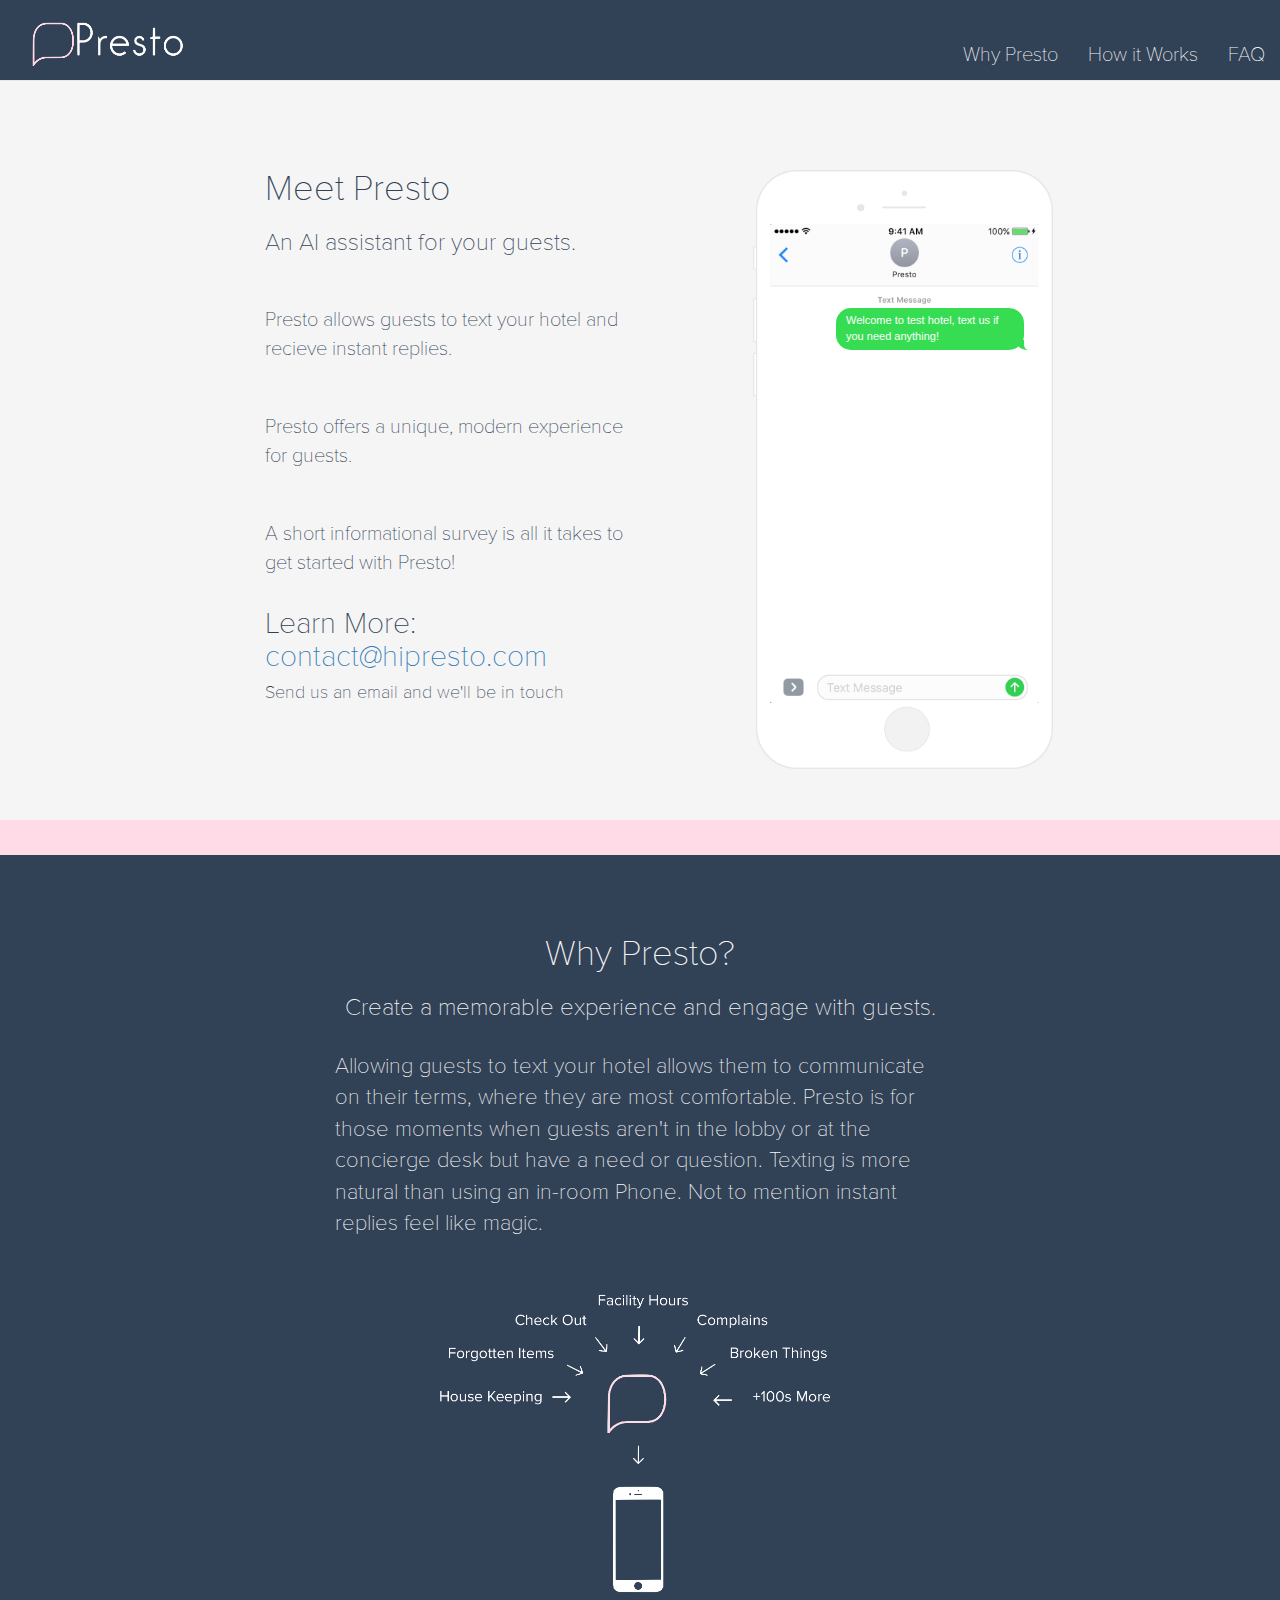
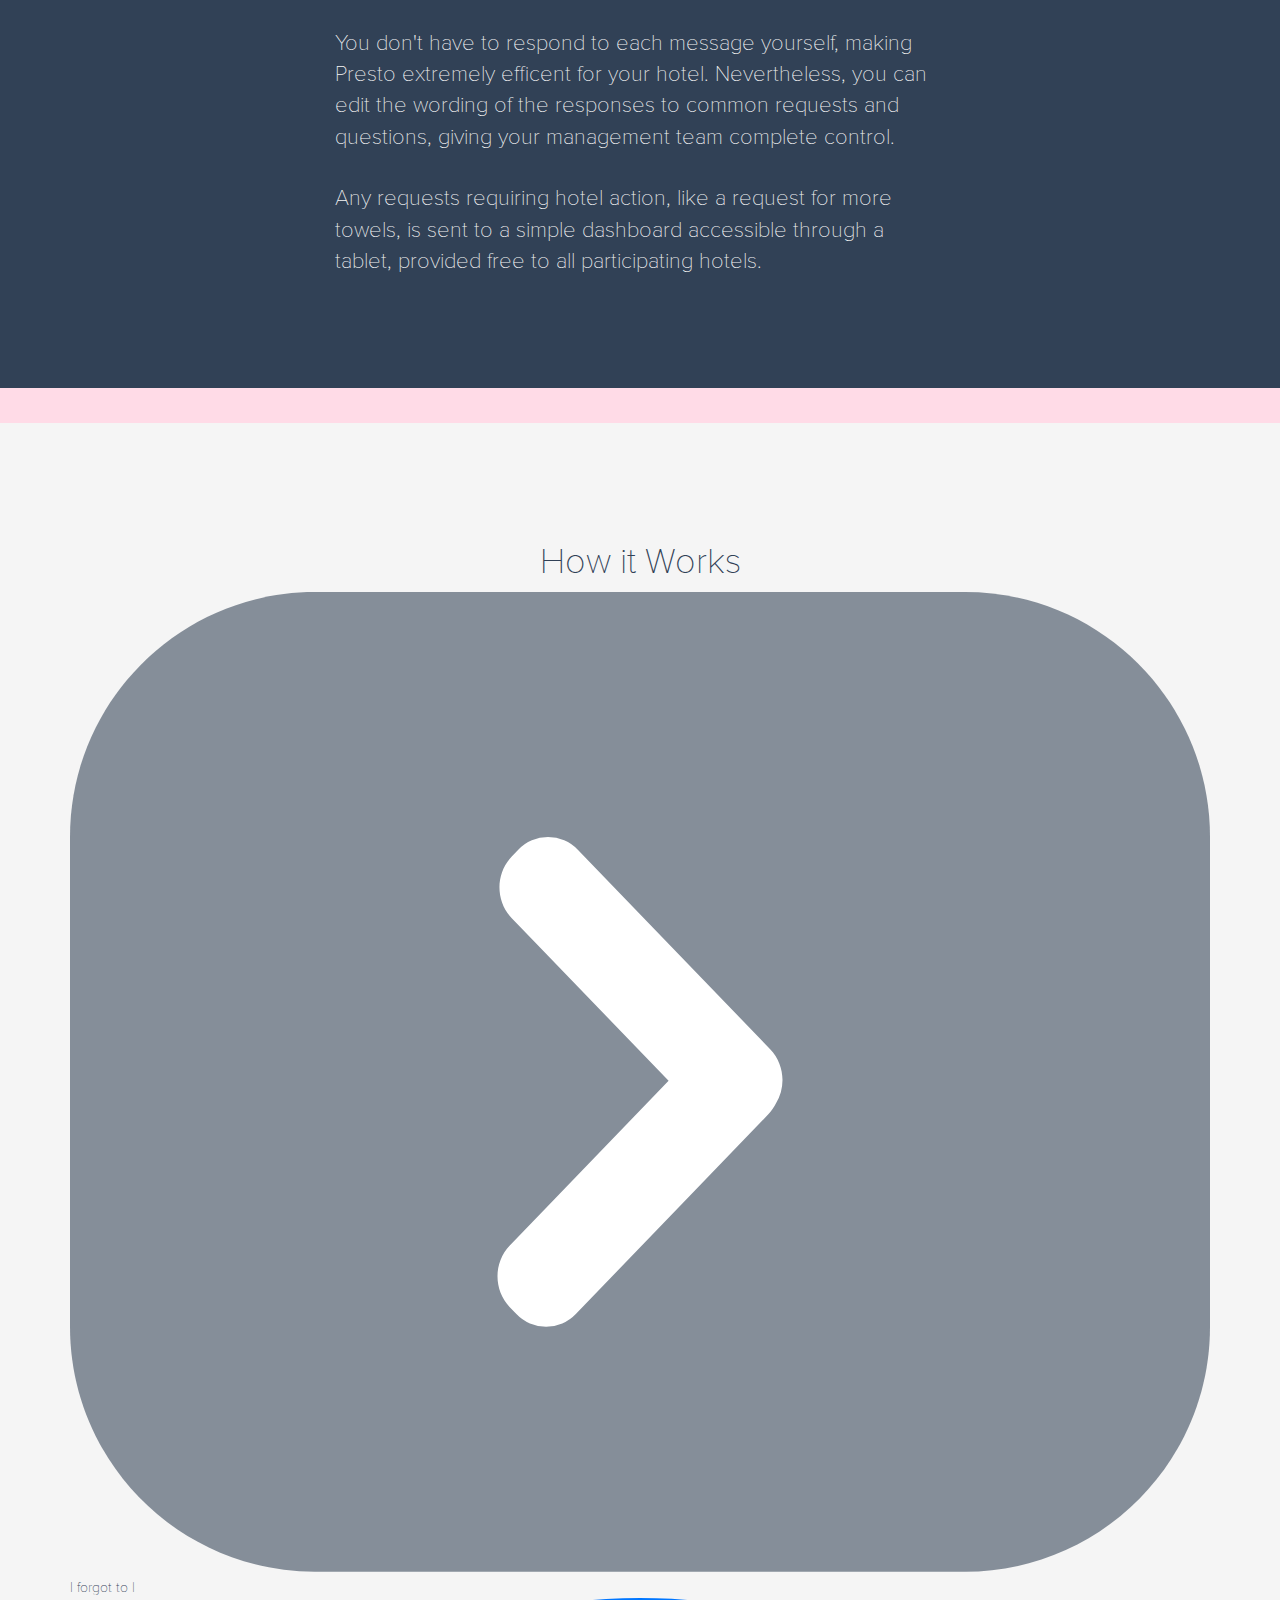
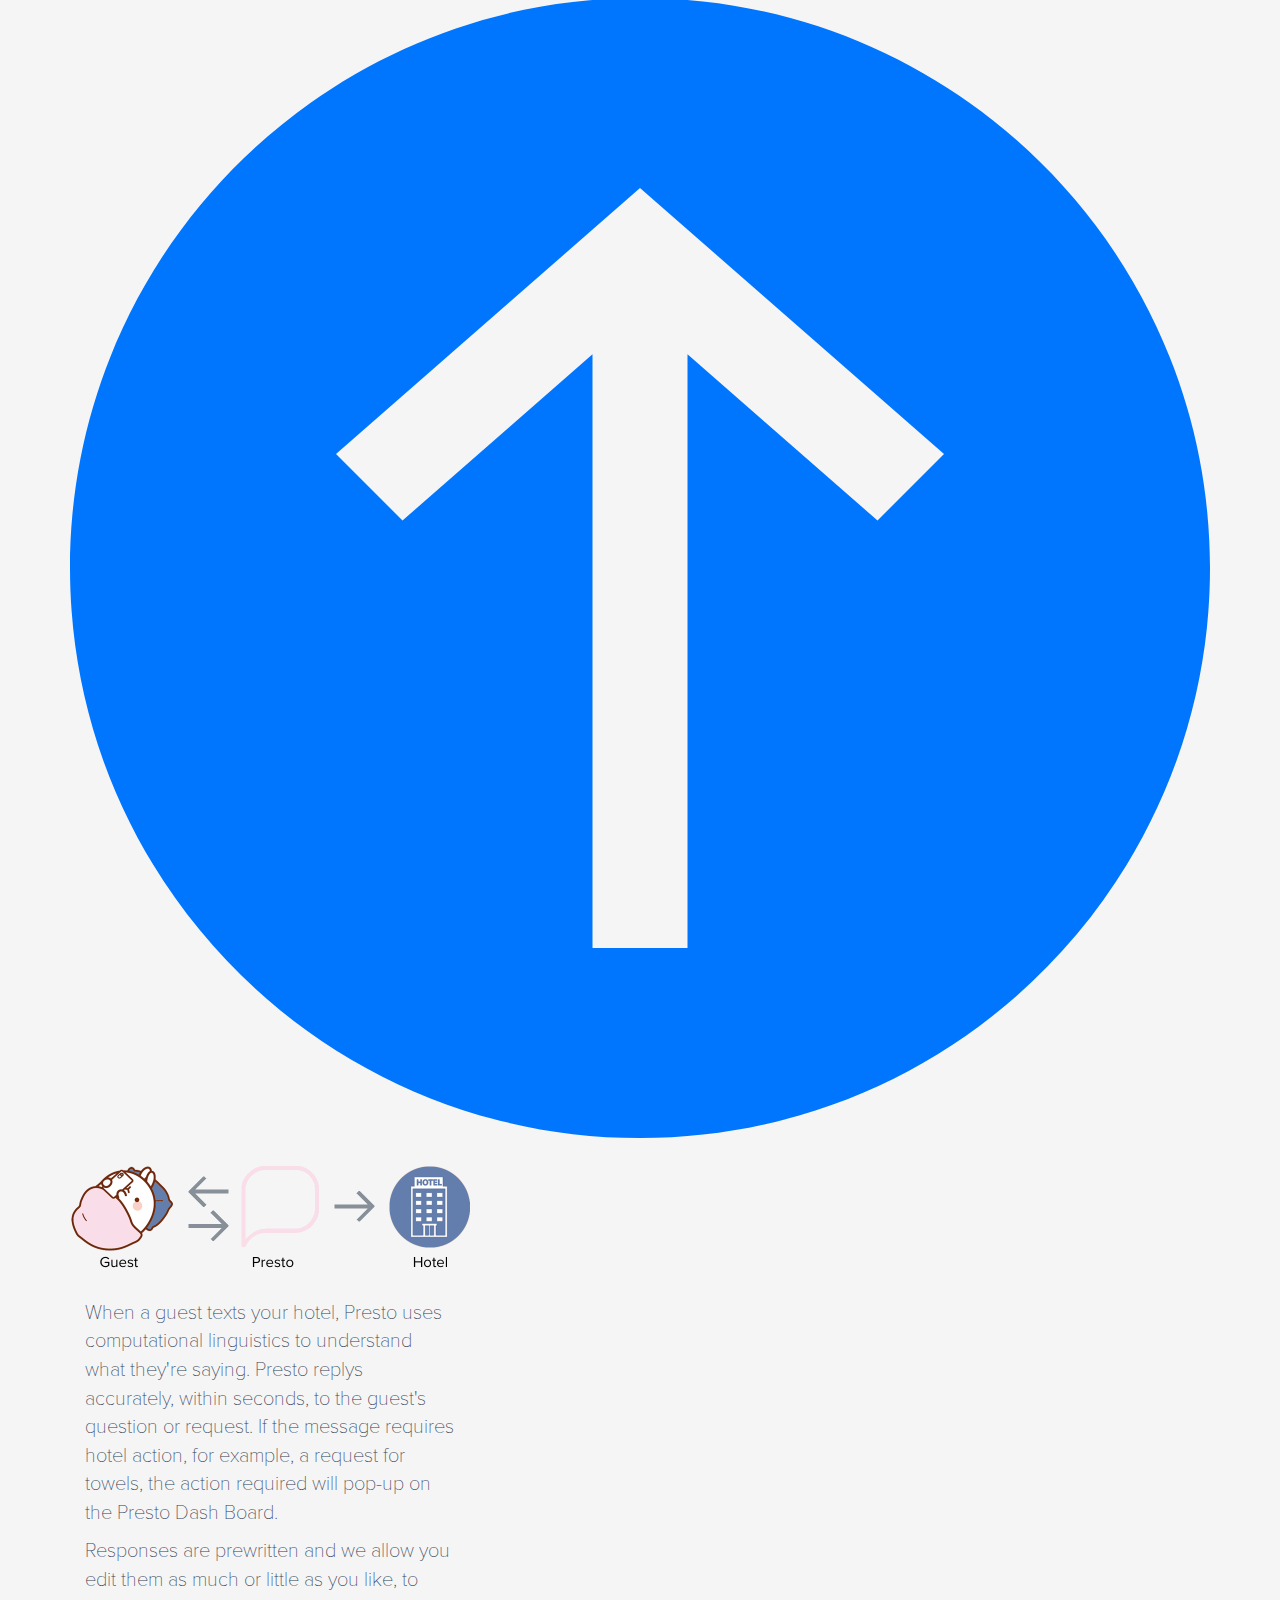
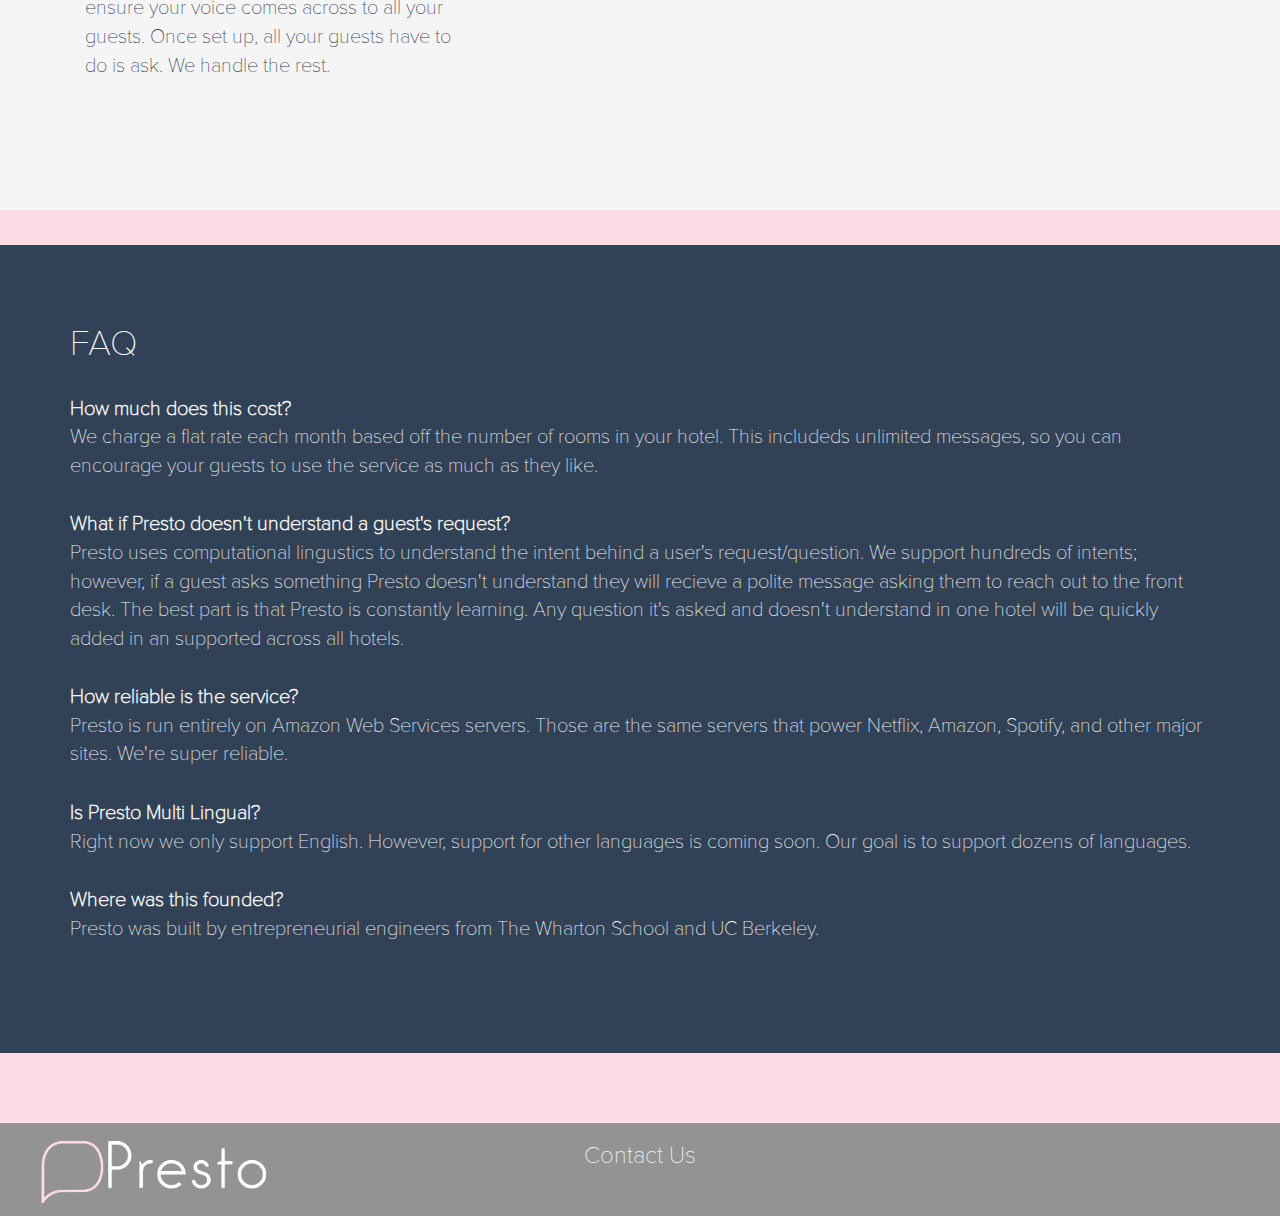
==== index.html @ 7dccd1d1 "fixed typo" ====
<!DOCTYPE html>
<html lang="en">

  <head>
    <meta charset="utf-8">
    <meta http-equiv="X-UA-Compatible" content="IE=edge">
    <meta name="viewport" content="width=device-width, initial-scale=1">
    <title>Presto</title>

    <link rel="stylesheet" href="https://maxcdn.bootstrapcdn.com/bootstrap/3.3.5/css/bootstrap.min.css">
    <link rel="stylesheet" href="https://maxcdn.bootstrapcdn.com/font-awesome/4.4.0/css/font-awesome.min.css">
    <link rel="stylesheet" href="css/style.css" media="screen">
  </head>

  <body>
    <header>
      <nav class="navbar navbar-default navbar-fixed-top">
        <div class="container-fluid">
          <div class="navbar-header">4
            <button type="button" class="navbar-toggle collapsed" data-toggle="collapse" data-target="#bs-example-navbar-collapse-1" aria-expanded="false">
              <span class="sr-only">Toggle navigation</span>
              <span class="icon-bar"></span>
              <span class="icon-bar"></span>
              <span class="icon-bar"></span>
            </button>
            <a class="navbar-brand" href="/">
              <img src="img/logo-light.png" alt="Presto" class="img img-responsive" />
            </a>
          </div>

          <div class="collapse navbar-collapse" id="bs-example-navbar-collapse-1">
            <ul class="nav navbar-nav navbar-right">
              <ul class="nav navbar-nav">
                <li><a href="#whyPresto">Why Presto</a></li>
                <li><a href="#howItWorks">How it Works</a></li>
                <li><a href="#faq">FAQ</a></li>
              <!-- <li><a href="/about.html">About</a></li> -->
              </ul>
            </ul>
          </div>
        </div>
      </nav>
    </header>

    <br><br><br>
    <!-- <! front page> -->
    <div class="container border-padded">
      <div class="row">
        <div class="col-md-3 col-md-push-7 imessage-phone">
          <center>
            <img src="img/blank_iphone.png" class="img text-overlay">
            <div class="imessages">
              <!-- <p class="imessage you">Hi, welcome to the hotel, text us if you need anything?</p> -->
              <p class="imessage me">Welcome to test hotel, text us if you need anything!</p>
              <p class="imessage you">Can I get 2 extra towels sent to room 225</p>
              <p class="imessage me">Sure! We'll have 2 fresh towels on their way to room 225 shortly.</p>
              <p class="imessage you">Awesome, thanks so much.</p>
              <p class="imessage me">Of course, let's us know if there is anything else we can help with during your stay.</p>
            </div>
          </center>
        </div>

        <div class="col-md-5 col-md-pull-1">
          <div class="row">
            <div class="col-sm-12">
              <h1 style="margin-top: 10px;">Meet Presto</h1>
              <h3>An AI assistant for your guests.</h3>
            </div>
          </div>

          <div class="row">
            <!-- <div class="col-xs-2 icon">
              <img src="img/icns/burger.svg" class="img img-responsive">
            </div> -->
            <div class="col-xs-10">
              <p>Presto allows guests to text your hotel and recieve instant replies.</p>
            </div>
          </div>
          <div class="row">
            <!-- <div class="col-xs-2 icon">
              <img src="img/icns/wash.svg" class="img img-responsive">
            </div> -->
            <div class="col-xs-10">
              <p>Presto offers a unique, modern experience for guests.</p>
            </div>
          </div>
          <div class="row">
            <!-- <div class="col-xs-2 icon">
              <img src="img/icns/box.svg" class="img img-responsive">
            </div> -->
            <div class="col-xs-10">
              <p>A short informational survey is all it takes to get started with Presto!</p>
            </div>
          </div>
          <!-- <div class="row">
            <div class="col-xs-2 icon">
              <img src="img/icns/phone.svg" class="img img-responsive">
            </div>
            <div class="col-xs-10">
              <p>Use any phone that can send and receive SMS messages</p>
            </div>
          </div> -->

          <h2>Learn More:<br> <a href="mailto:contact@hipresto.com">contact@hipresto.com</a></h2>
          <h4>Send us an email and we'll be in touch</h4>

        </div>
        <div class="col-md-2"></div>
      </div>
    </div>

    <!-- <! why presto> -->
    <div class="container-fluid background-blue border-pink border-padded">
      <a name="whyPresto"></a>
      <div class="row row-tall">
      	<center>
        <div class="col-md-6 col-md-push-3">

          <center>
            <h1>Why Presto?</h1>
            <h3>Create a memorable experience and engage with guests.</h3>
          </center>
          <p class="content-large">
            Allowing guests to text your hotel allows them to communicate on their terms,
            where they are most comfortable. Presto is for those moments when guests
            aren't in the lobby or at the concierge desk but have a need or question.
            Texting is more natural than using an in-room Phone. Not to mention
            instant replies feel like magic.
          </p>
          <img src="img/graphicc.png" class="img img-responsive graphicc">
          <p class="content-large">
            You don't have to respond to each message yourself, making Presto extremely
            efficent for your hotel. Nevertheless, you can edit the wording of the
            responses to common requests and questions, giving your management team
            complete control.
          </p>
          <p class="content-large">
            Any requests requiring hotel action, like a request for more towels,
            is sent to a simple dashboard accessible through a tablet, provided free
            to all participating hotels.
          </p>
        </div>
        </center>
      </div>
    </div>

    <!-- <! how it works> -->
    <div class="container-fluid border-padded">
      <a name="howItWorks"></a>
      <div class="row">

        <div class="container">
            <div class="row">
              <div class="col-xs-12">
                <!--<h3 class="text-center">Guests text the hotel</h3>-->
                 <h1 class="text-center">How it Works</h1>
                <div class="presto-typed">

  <div class="typed-flexcontainer">
    <svg class="media" viewBox="0 0 128 110" xmlns="http://www.w3.org/2000/svg" fill-rule="evenodd" clip-rule="evenodd" stroke-linejoin="round" stroke-miterlimit="1.414">
      <path d="M128 27.5C128 12.322 115.678 0 100.5 0h-73C12.322 0 0 12.322 0 27.5v55C0 97.678 12.322 110 27.5 110h73c15.178 0 27.5-12.322 27.5-27.5v-55z" fill="#858e99"></path>
      <path d="M67.21 54.886L49.603 36.624c-1.845-1.913-1.845-5.021 0-6.935l.727-.754a4.612 4.612 0 0 1 6.686 0l21.6 22.404c1.598 1.657 1.812 4.209.643 6.106-.217.434-.5.84-.851 1.204L56.794 81.068a4.602 4.602 0 0 1-6.672 0l-.741-.769c-1.841-1.91-1.841-5.011 0-6.92L67.21 54.886z" fill="#fff"></path>
      </svg>
    <div class="bubble">
      <div class="type-wrap">
        <div id="typed-strings">
          <p>I forgot to pack my toothbrush, have any extras?</p>
          <p>What is the minimum age for your hot tub?</p>
          <p>This is awkward but I clogged my toilet.</p>
          <p>Where is the ice machine?</p>
          <p>Some people are being really loud in the hallway.</p>
          <p>Can I get some more towels?</p>
          <p>Do you know how late the bar is open?</p>
          <p>Where is the pool?</p>
          <p>How far away is the airport?</p>
          <p>Can you ask housekeeping to leave chocolates?</p>
          <p>I'm out of toilet paper.</p>
          <p>Are there newspapers avalible in the AM?</p>
          </div>
        <span id="typed"></span>
        </div>
      <svg class="send" xmlns="http://www.w3.org/2000/svg" viewBox="0 0 24 24">
        <path d="M11 7.5L7 11 5.6 9.6 12 4l6.4 5.6L17 11l-4-3.5V20h-2zM0 12c0 6.627 5.373 12 12 12s12-5.373 12-12S18.627 0 12 0 0 5.373 0 12z" fill="#0076ff" fill-rule="evenodd"></path>
        </svg>
      </div>

  </div>
<div class="placeholder-img">
<img src = "img/placeholder.png" alt = "placeholder image" style="width: 400px; max-width: 100%;"/>
</div>

<div class="col-md-3 content-small">

          <!--<h1>How it Works</h1>-->
          <p>
            When a guest texts your hotel, Presto uses computational linguistics
            to understand what they're saying. Presto replys accurately, within seconds,
             to the guest's question or request. If the message requires hotel action,
             for example, a request for towels, the action required will pop-up
             on the Presto Dash Board.
          </p>
          <p>
            Responses are prewritten and we allow you edit them as much or little
            as you like, to ensure your voice comes across to all your guests.
            Once set up, all your guests have to do is ask. We handle the rest.
          </p>
        </div>
        </div>
        <script defer src="./typed/typed.min.js" type="text/javascript"></script>
        <script>
          document.addEventListener('DOMContentLoaded', function () {
            new Typed("#typed", {
              stringsElement: document.getElementById('typed-strings'),
              typeSpeed: 50,
              backDelay: 1000,
              fadeOut: true,
              loop: true,
              contentType: 'html',
            });
          });
        </script>



      </div>
    </div>
</div>
</div>
</div>

    <!-- <! faq>   -->
    <div class="container-fluid background-blue border-pink border-padded">

      <a name="faq"></a>
      <div class="row">
        <div class="col-sm-12">
          <div class="container">
          <h1>FAQ</h1>
          <p class="faq-content">
            <b>How much does this cost?</b> <br>
            We charge a flat rate each month based off the number of rooms in your
            hotel. This includeds unlimited messages, so you can encourage your
            guests to use the service as much as they like.
          </p>
          <p class="faq-content">
            <b>What if Presto doesn't understand a guest's request?</b> <br>
            Presto uses computational lingustics to understand the intent behind
            a user's request/question. We support hundreds of intents; however, if
            a guest asks something Presto doesn't understand they will recieve a polite message
            asking them to reach out to the front desk. The best part is that Presto is
            constantly learning. Any question it's asked and doesn't understand in one hotel
             will be quickly added in an supported across all hotels.
          </p>

          <p class="faq-content">
            <b>How reliable is the service?</b> <br>
            Presto is run entirely on Amazon Web Services servers. Those are the same
            servers that power Netflix, Amazon, Spotify, and other major sites. We're super
            reliable.
          </p>

          <p class="faq-content">
            <b>Is Presto Multi Lingual?</b> <br>
            Right now we only support English. However, support for other languages
            is coming soon. Our goal is to support dozens of languages.
          </p>

          <p class="faq-content">
            <b>Where was this founded?</b> <br>
            Presto was built by entrepreneurial engineers from The Wharton School
            and UC Berkeley. 
          </p>
        </div>
        </div>
      </div>
    </div>

    <footer>
      <div class="container-fluid">
        <div class="col-sm-4">
          <img src="img/logo-light.png" alt="Presto" class="img" />
        </div>
        <div class="col-sm-4">
          <center>
            <h3><a href="mailto:contact@hipresto.com">Contact Us</a></h3>
            <!-- <h3><a href="/about.html">About</a></h3> -->
          </center>
        </div>
        <div class="col-sm-4">

        </div>
      </div>
    </footer>

    <script src="https://ajax.googleapis.com/ajax/libs/jquery/1.11.3/jquery.min.js"></script>
    <script src="https://maxcdn.bootstrapcdn.com/bootstrap/3.3.5/js/bootstrap.min.js"></script>
    <script src="js/script.js" charset="utf-8"></script>
  </body>
<script>
  (function(i,s,o,g,r,a,m){i['GoogleAnalyticsObject']=r;i[r]=i[r]||function(){
  (i[r].q=i[r].q||[]).push(arguments)},i[r].l=1*new Date();a=s.createElement(o),
  m=s.getElementsByTagName(o)[0];a.async=1;a.src=g;m.parentNode.insertBefore(a,m)
  })(window,document,'script','https://www.google-analytics.com/analytics.js','ga');

  ga('create', 'UA-86665139-1', 'auto');
  ga('send', 'pageview');

</script>
</html>
---- css/style.css ----
@font-face {
    font-family: 'proxima-nova';
    src: url('../font/proximanova-thin.otf') format('opentype');
    font-weight: normal;
    font-style: normal;
    /*font-family: 'elegant-lux';
    src: url('../font/elegantluxpro-mager.woff2') format('woff2'),
         url('../font/elegantluxpro-mager.woff') format('woff'),
         url('../font/elegantluxpro-mager.ttf') format('truetype');
    font-weight: normal;
    font-style: normal;*/
}

body {
  font-family: 'proxima-nova', Georgia, sans-serif;
  background-color: #f5f5f5;
  color: #314156;
}

p {
  font-size: 20px;
}

footer {
  border-top: 35px solid #ffdbe7;
  background-color: #939393;
  color: #f5f5f5;
}

footer a {
  color: #f5f5f5;
}

footer img {
  max-width: 250px;
}

nav {
  font-size: 20px;

}

.navbar-brand {
  padding: 20px;
}

.navbar-brand>img {
  padding: 5px;
  position: relative;
  bottom: 45px;
  width: 177px;
  height: 75px;
}

.row {
  margin-top: 40px;
  margin-bottom: 20px;
}

.row-tall {
  min-height: 90vh;
}

.navbar {
  background-color: #314156;
  padding-top: 30px;
}

.navbar-default .navbar-nav>li>a {
  color: #f5f5f5;
}

.navbar-default .navbar-nav>li>a:hover {
  color: #939393;
}

.border-pink {
  border-top: 35px solid #ffdbe7;
  border-bottom: 35px solid #ffdbe7;
}

.border-padded {
	padding-bottom: 80px;
	padding-top: 20px;
}

.background-blue {
  background-color: #314156;
  color: #f5f5f5;
}


/*IPHONE ANIMATION*/
.gray {
  color: #AAAAAA;
}

.figure-iphone {
  height: 500px;
}
@media (min-width: 30em) {
  .figure-iphone {
    height: 600px;
  }
}

.imessage-phone {
  height: 600px;
  padding-top: 50px;
}

.text-overlay {
  position: relative;
  top: 0;
  width: 300px;
  margin-bottom: -465px;
}

.imessages {
  font-family: -apple-system, BlinkMacSystemFont, "Segoe UI", Roboto, Helvetica, Arial, sans-serif;
  width: 250px;
  text-align: left;
  margin-left: 25px;
}

@media screen and (max-width: 991px) {
  .imessages {
    margin-left: 0;
  }
  .imessage-phone {
    margin-top: -70px;
  }
}

/*@media (min-width: 30em) {
  .list-imessages {
    height: 448px;
    margin: 73px auto;
    max-width: 255px;
  }
}*/

.imessage {
  text-align: left;
  border-radius: 15px;
  padding: 5px;
  padding-left: 10px;
  padding-right: 10px;
  margin: 4px;
  clear: both;
  font-size: 11px;
  max-width: 75%;
  opacity: 0;
  position: relative;
  -webkit-transform: translateY(40px);
  -moz-transform: translateY(40px);
  -ms-transform: translateY(40px);
  -o-transform: translateY(40px);
  transform: translateY(40px);
  -webkit-transition: all .4s ease-out;
  -moz-transition: all .4s ease-out;
  -ms-transition: all .4s ease-out;
  -o-transition: all .4s ease-out;
  transition: all .4s ease-out;
}

.imessage.visible {
  opacity: 1;
  -webkit-transform: translateY(0px);
  transform: translateY(0px);
}

.imessage.you {
  background: #e5e5ea;
  float: left;
}

.imessage.you:after {
  border-bottom-right-radius: 1em 0.5em;
  border-right: 6px solid #e5e5ea;
  bottom: 0;
  content: '';
  height: 10px;
  left: -6px;
  opacity: 1;
  position: absolute;
  width: 12px;
}
.imessage.me {
  background: #36DD53;
  color: #fff;
  float: right;
}
.imessage.me:after {
  border-bottom-left-radius: 1em 0.5em;
  border-left: 6px solid #36DD53;
  bottom: 0;
  content: '';
  height: 10px;
  right: -6px;
  position: absolute;
  width: 12px;
}

.imessage-indicator path {
  fill: #e5e5ea;
  fill-rule: evenodd;
}

.screenshot-overlay {
  width: 320px;
  height: auto;
  position: absolute;
  right: 119px;
  top: 70px;
}

.icon {
  padding-right: 0;
  width: 50px;
}

.btn-primary {
  background-color: #314156;
  border-color: #415166;
  margin-left: 10px
}

.btn-primary:hover {
  background-color: #213146;
  border-color: #415166;
  margin-left: 10px
}
.content-large {
    margin-top: 30px;
    width: 100%;
    font-size: 22px;
    text-align: left;
}

.content-small {
    margin-top: 30px;
    width: 400px;
	font-size: 22px;
	text-align: left;
}

.screenshot {
	width: 85%;
	max-width: 350px;
    padding-top: 10px;
}

.graphicc {
	width: 400px;
}

.btn-primary:disabled {
  background-color: #415166;
  border-color: #415166;
  margin-left: 10px
}


#checkout-form .row {
  margin-top: 0;
}


.faq-content {
    padding-top: 20px;
}

.form-label {
	padding-right: 0px;
	padding-left: 5px;
}
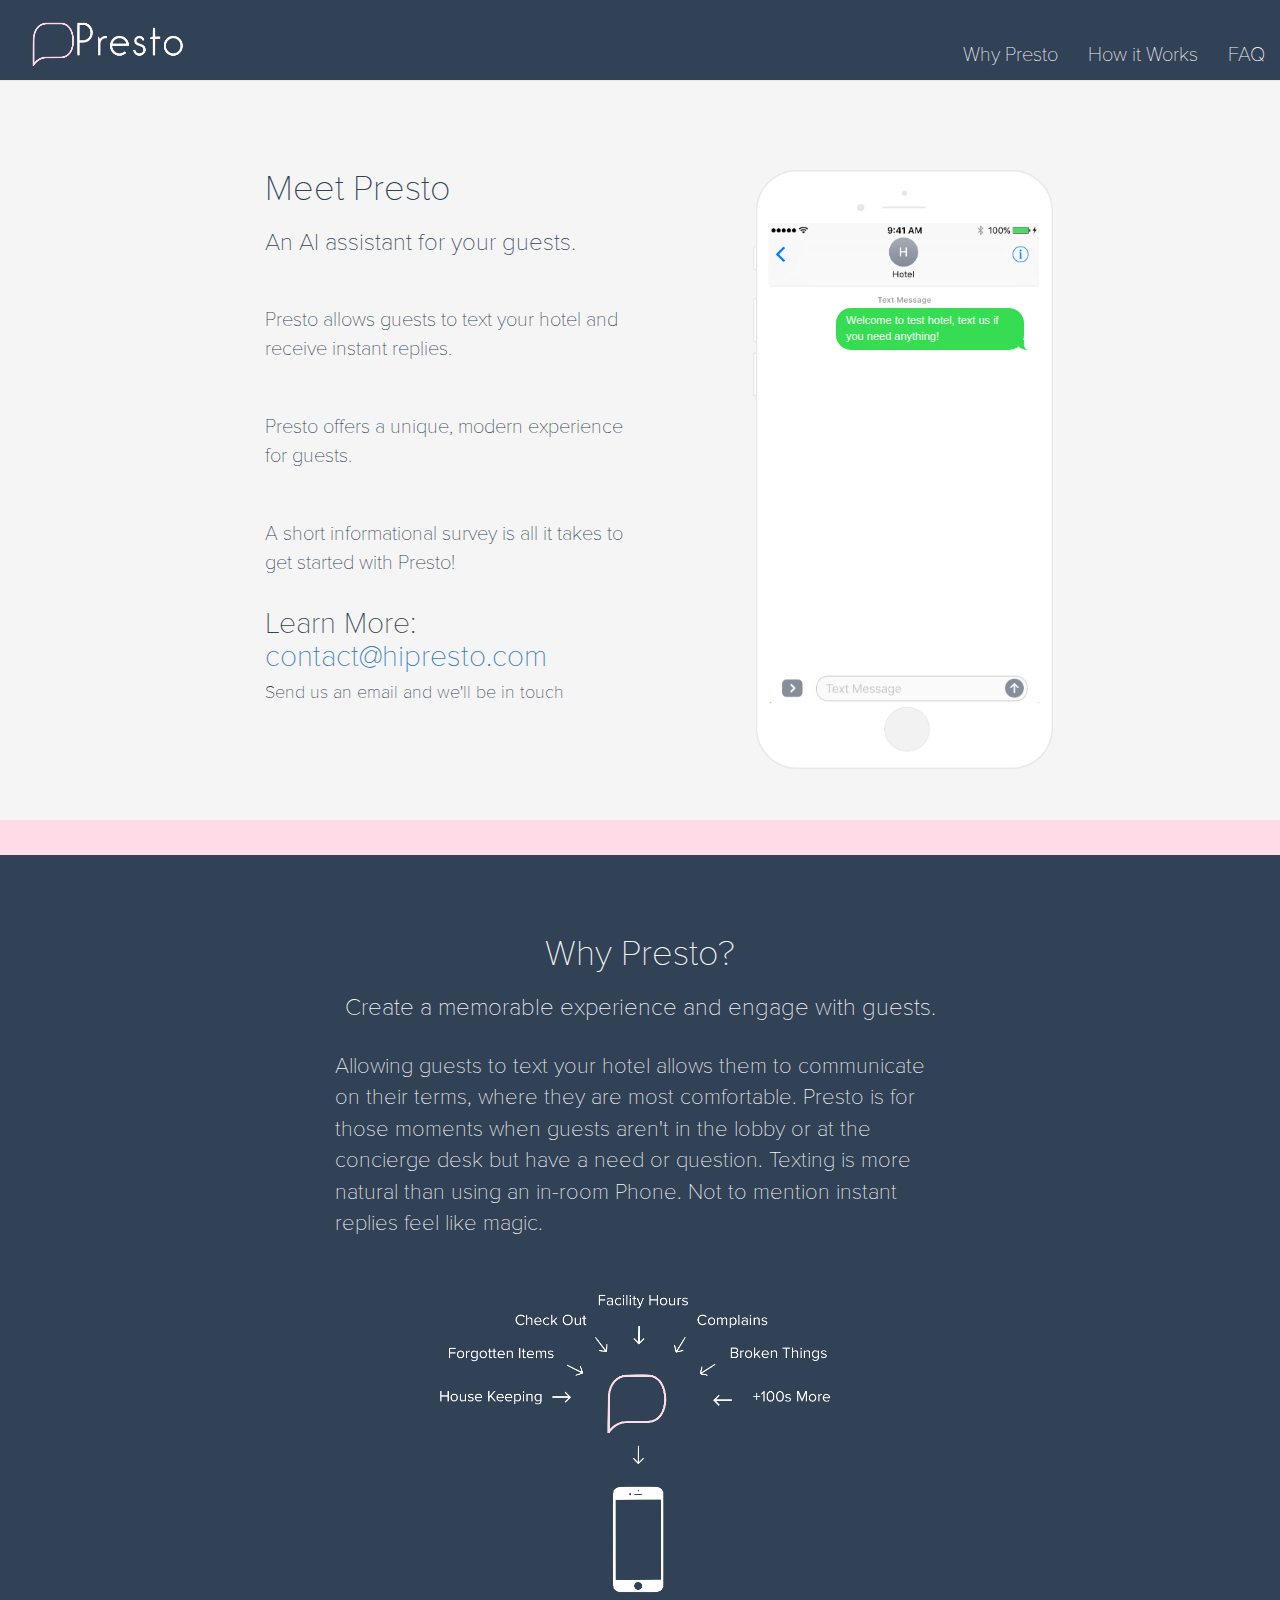
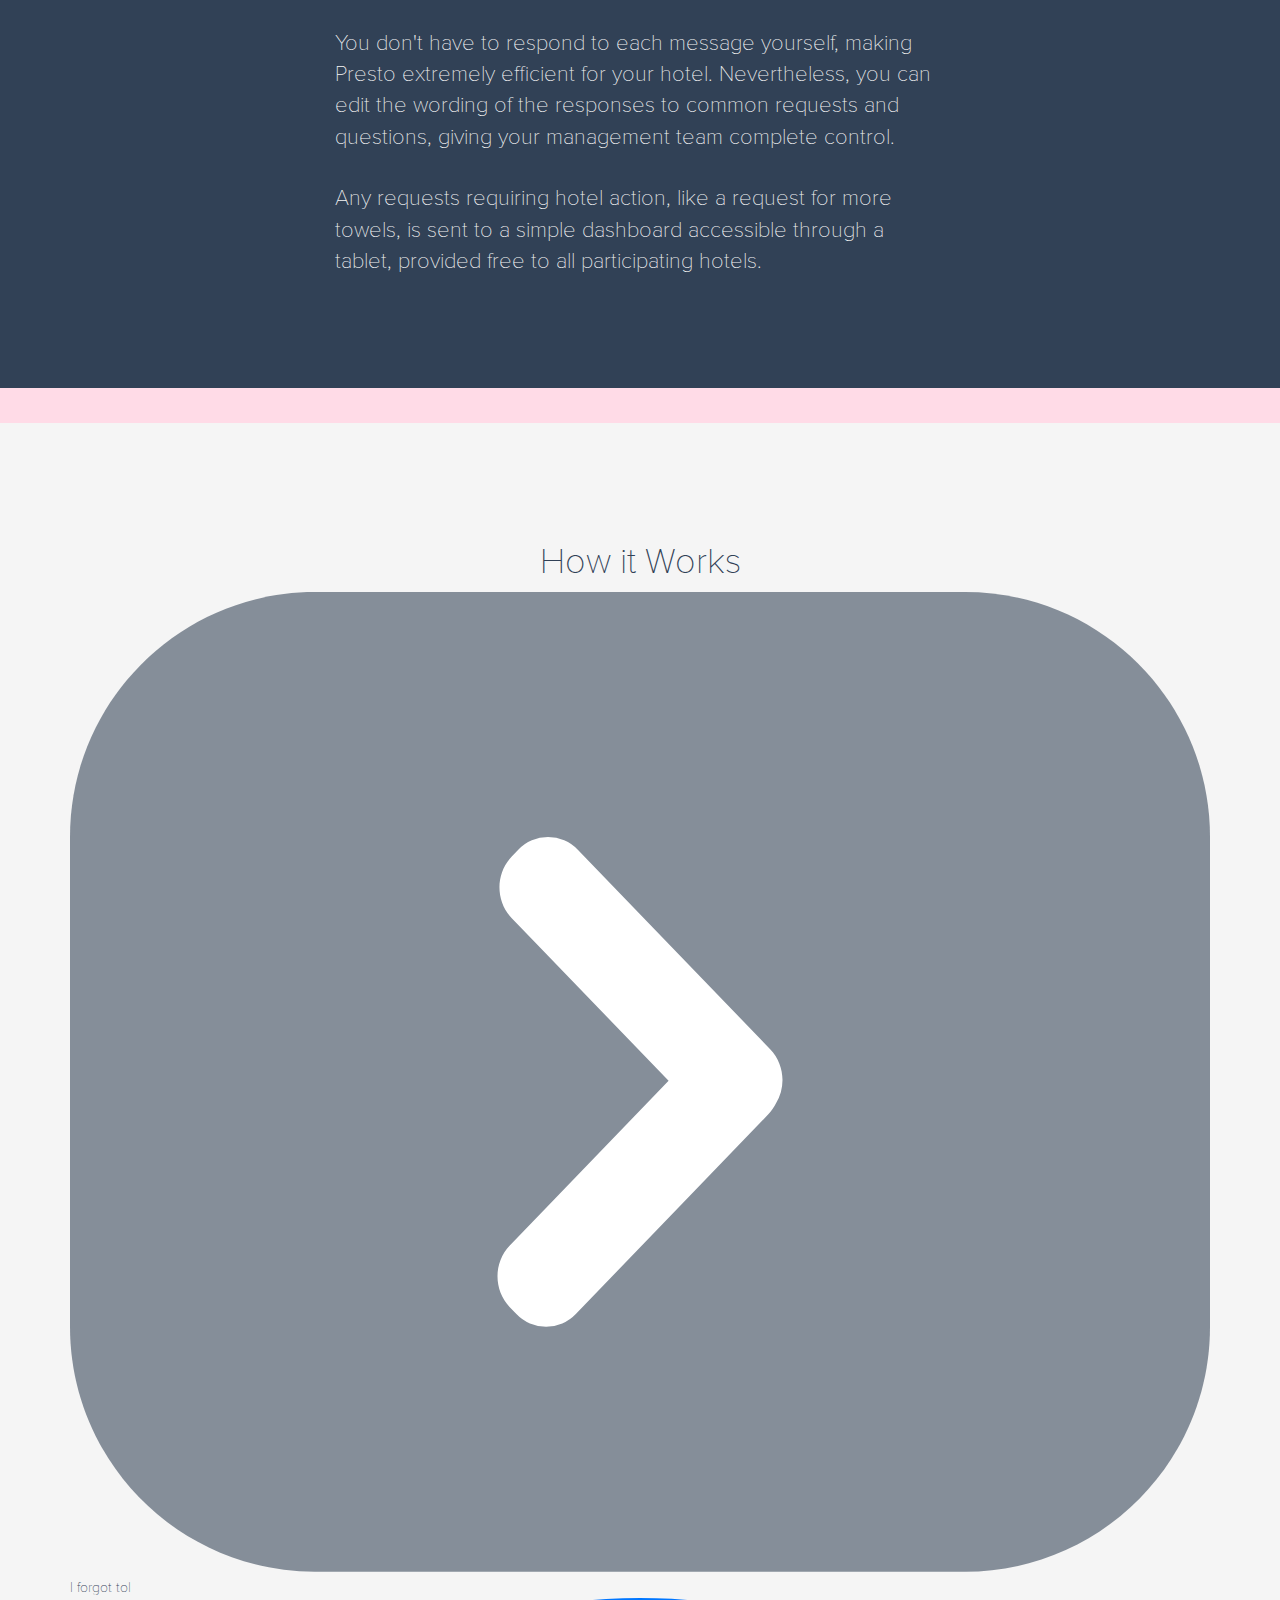
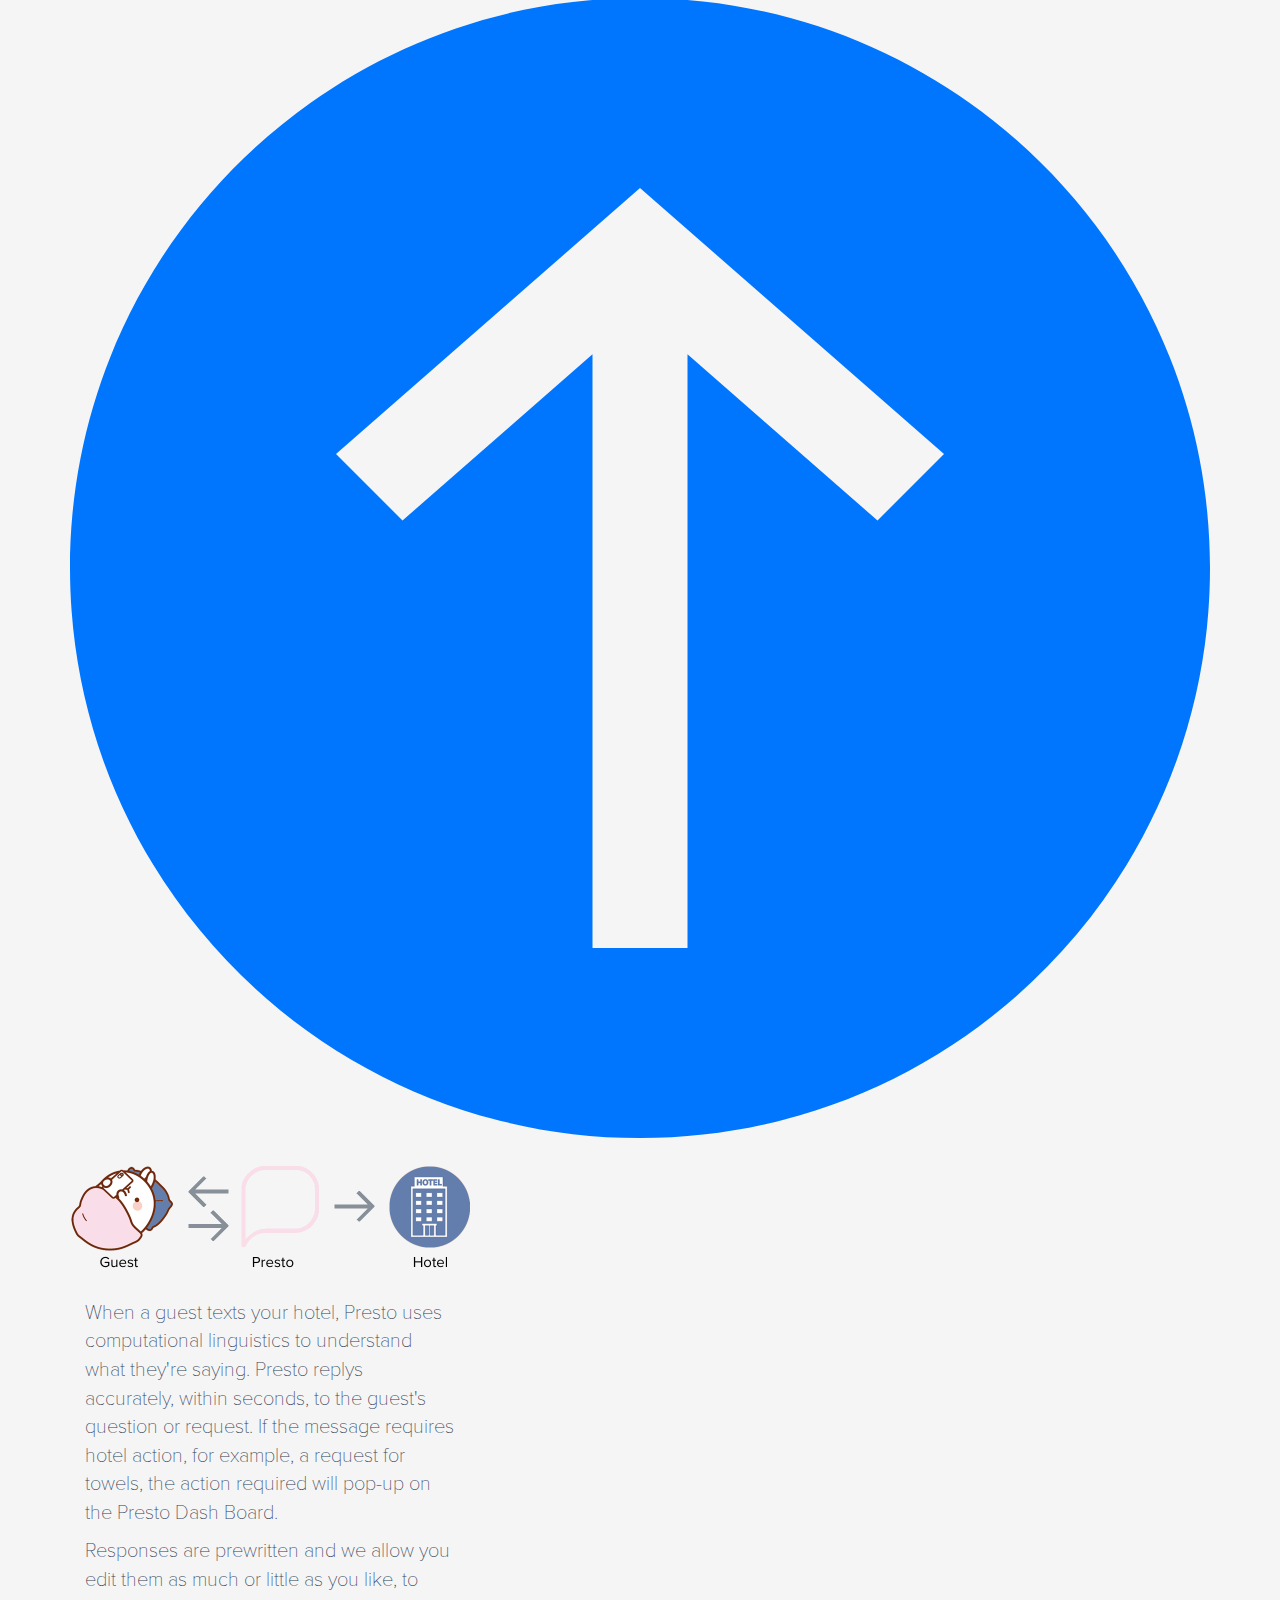
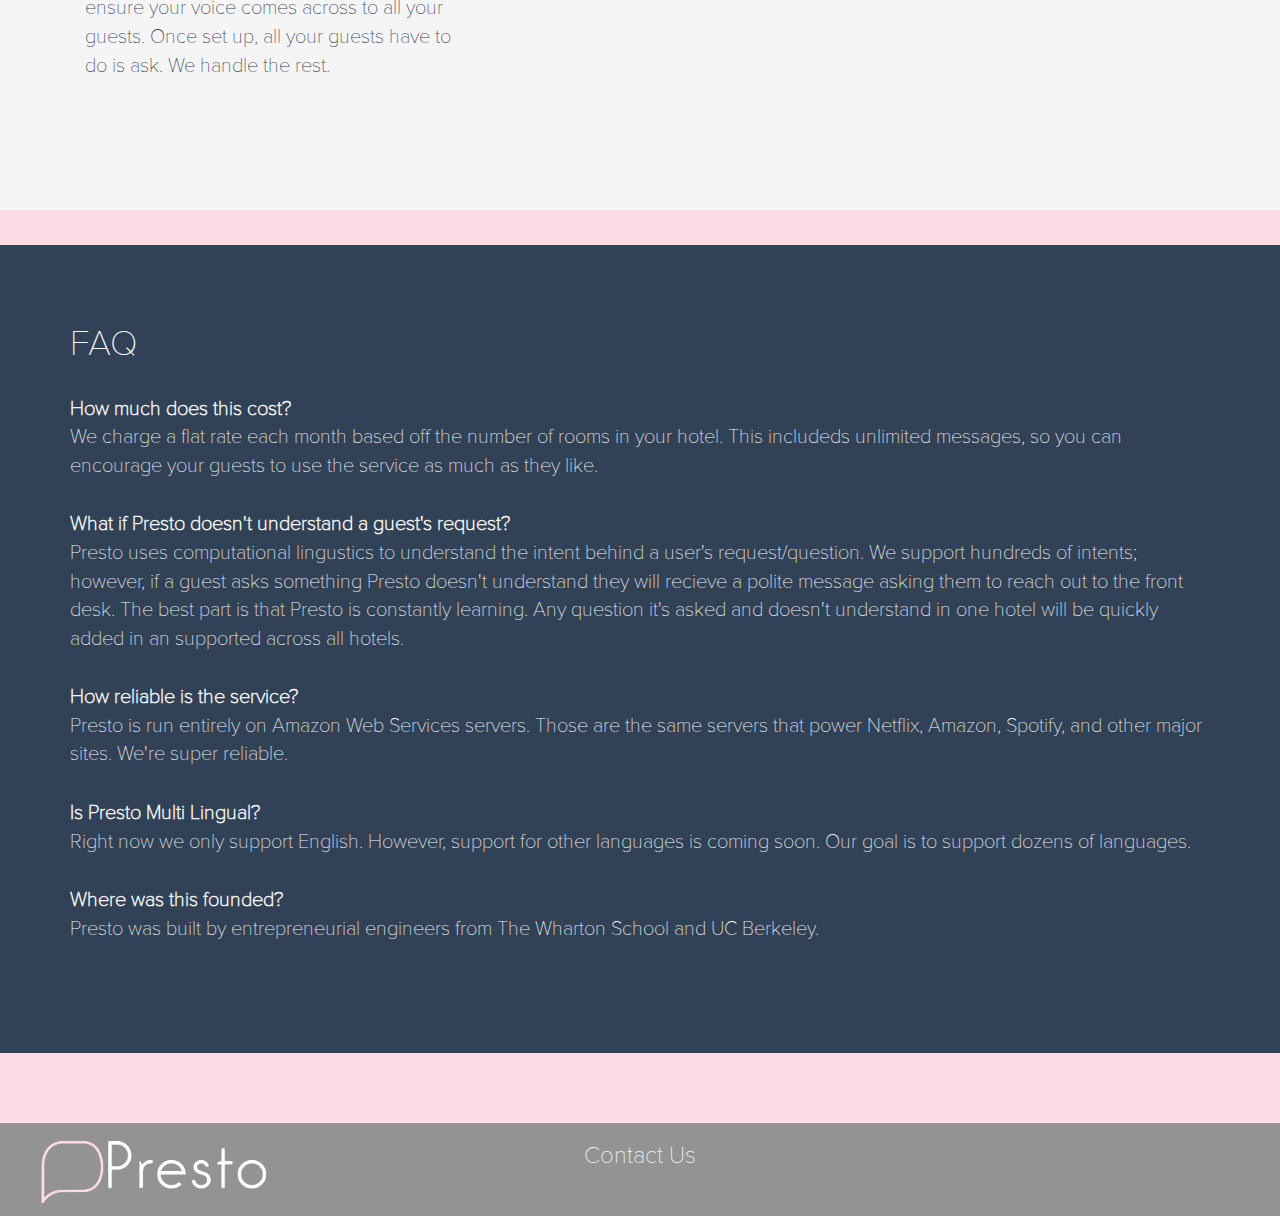
==== commit fcebcdf2: "changed phone graphic and tweaked copy" ====
--- a/index.html
+++ b/index.html
@@ -55,7 +55,7 @@
               <p class="imessage you">Can I get 2 extra towels sent to room 225</p>
               <p class="imessage me">Sure! We'll have 2 fresh towels on their way to room 225 shortly.</p>
               <p class="imessage you">Awesome, thanks so much.</p>
-              <p class="imessage me">Of course, let's us know if there is anything else we can help with during your stay.</p>
+              <p class="imessage me">Of course, let us know if there is anything else we can help with during your stay.</p>
             </div>
           </center>
         </div>
@@ -73,7 +73,7 @@
               <img src="img/icns/burger.svg" class="img img-responsive">
             </div> -->
             <div class="col-xs-10">
-              <p>Presto allows guests to text your hotel and recieve instant replies.</p>
+              <p>Presto allows guests to text your hotel and receive instant replies.</p>
             </div>
           </div>
           <div class="row">
@@ -130,7 +130,7 @@
           <img src="img/graphicc.png" class="img img-responsive graphicc">
           <p class="content-large">
             You don't have to respond to each message yourself, making Presto extremely
-            efficent for your hotel. Nevertheless, you can edit the wording of the
+            efficient for your hotel. Nevertheless, you can edit the wording of the
             responses to common requests and questions, giving your management team
             complete control.
           </p>
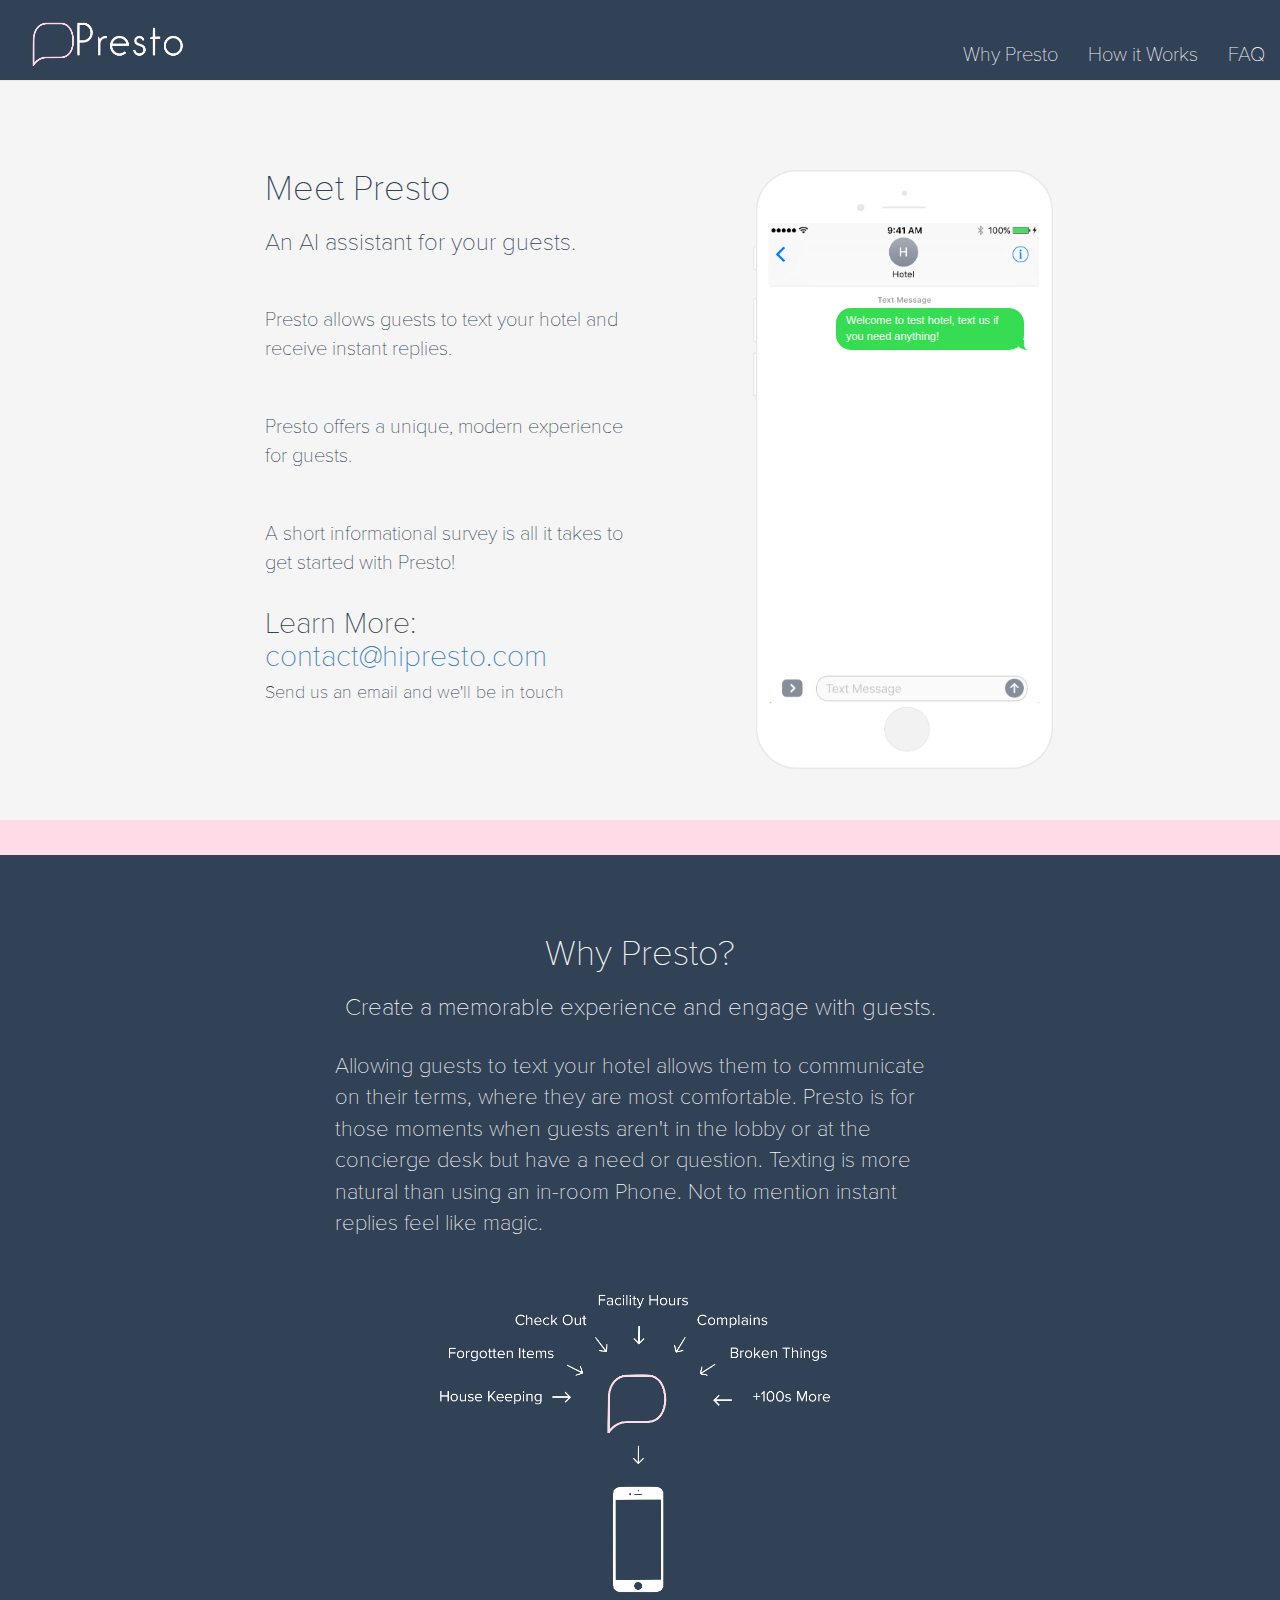
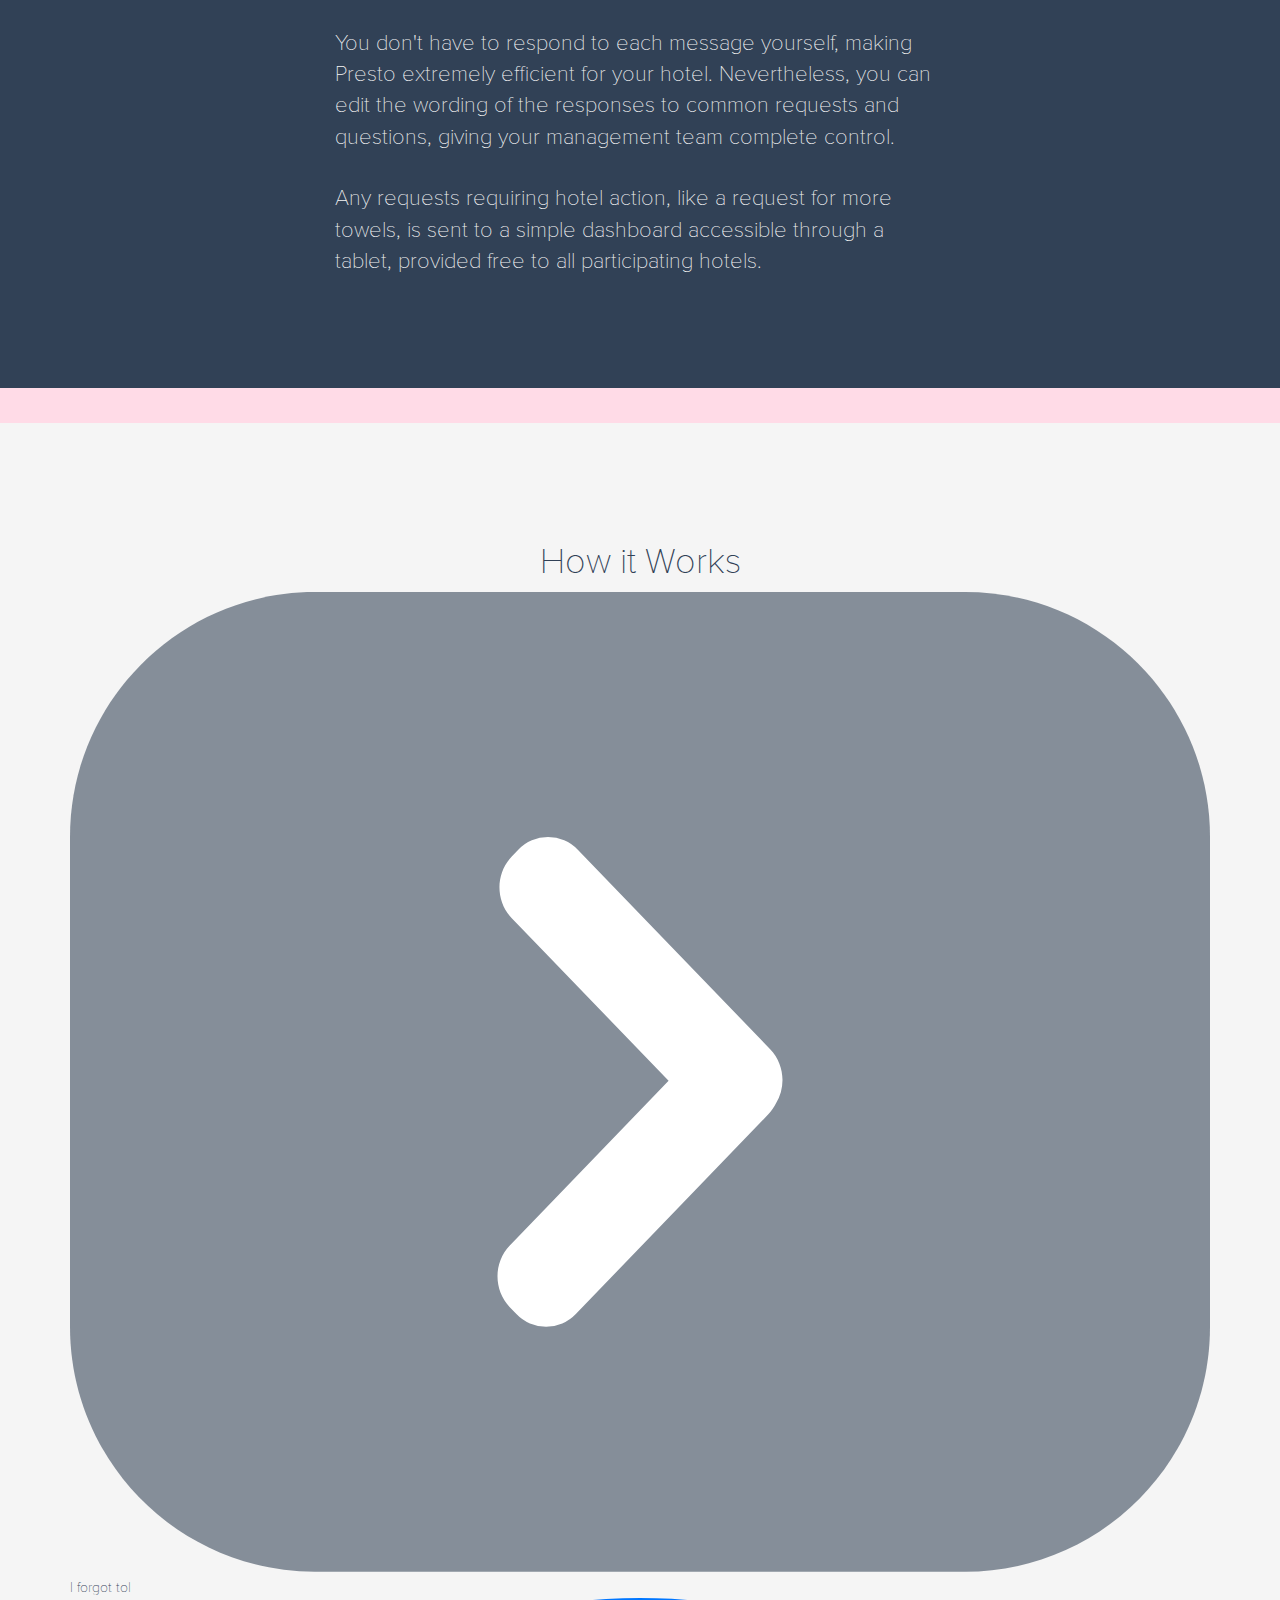
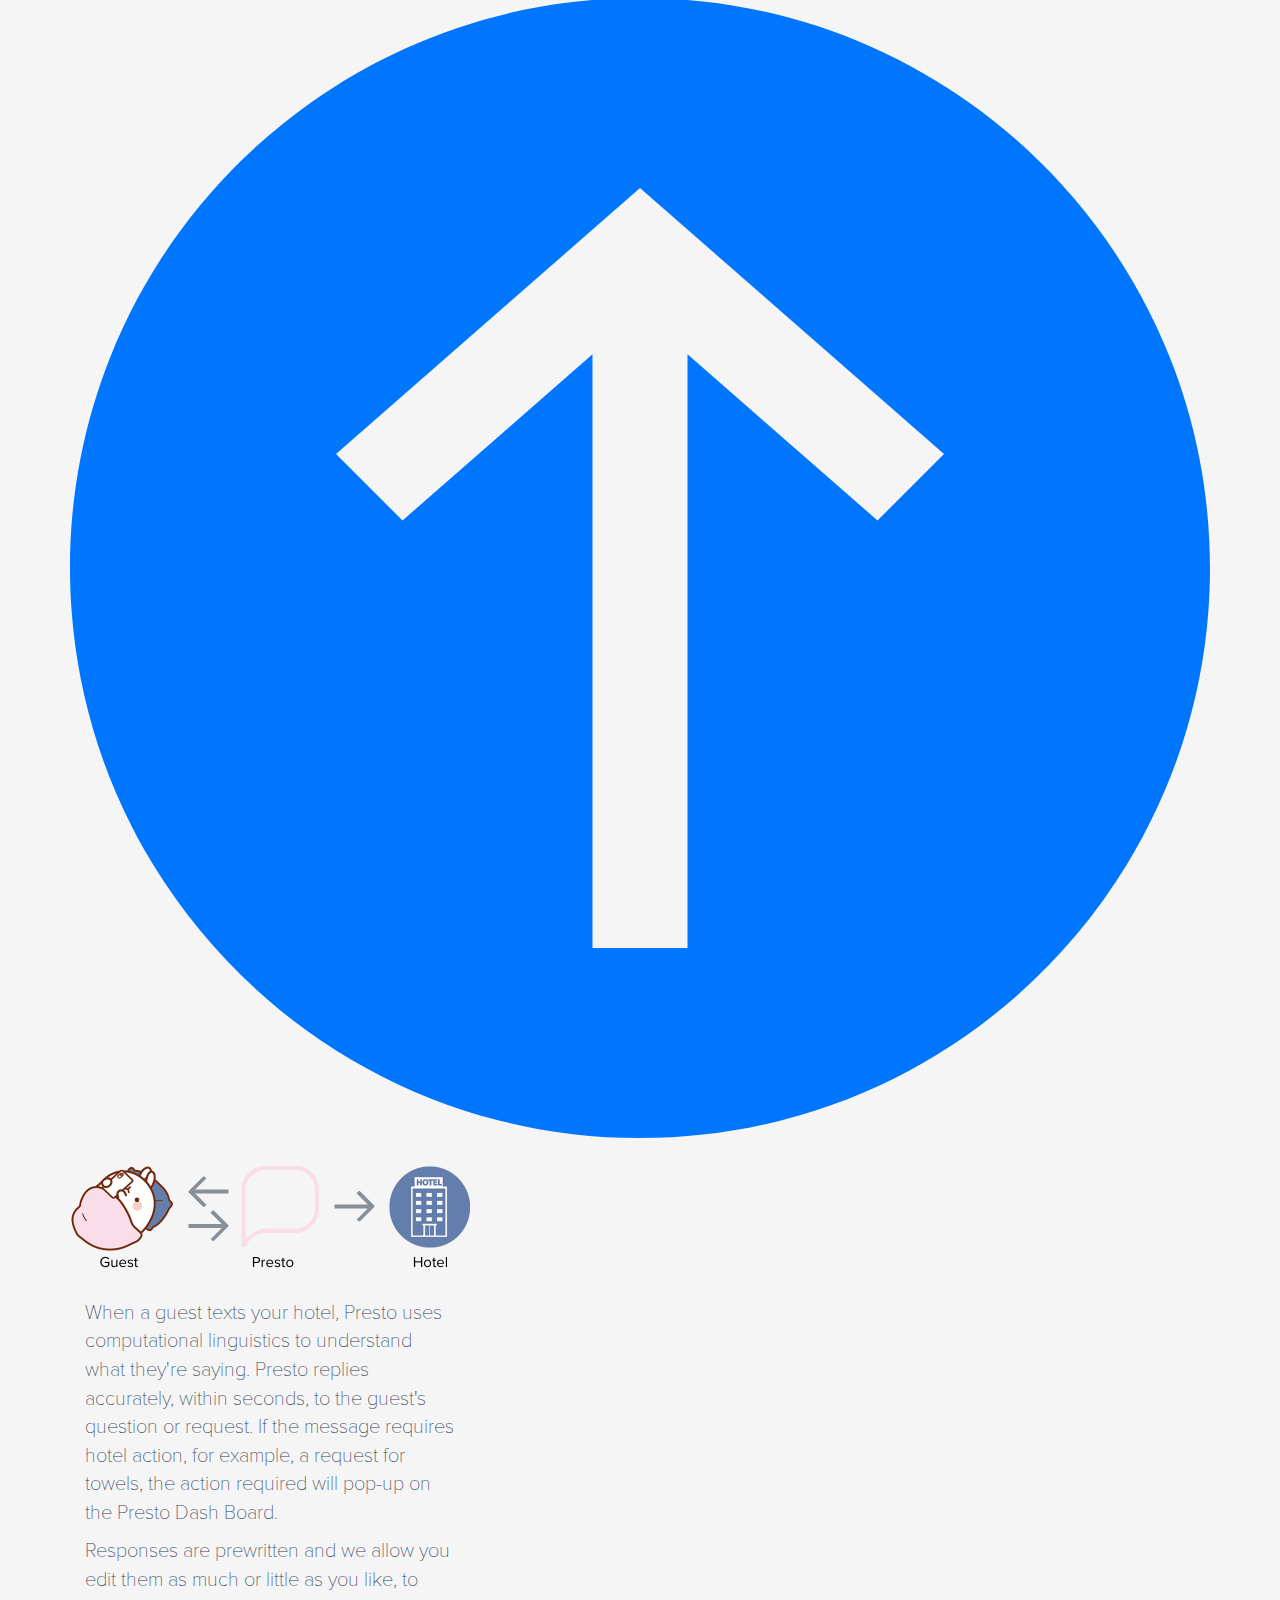
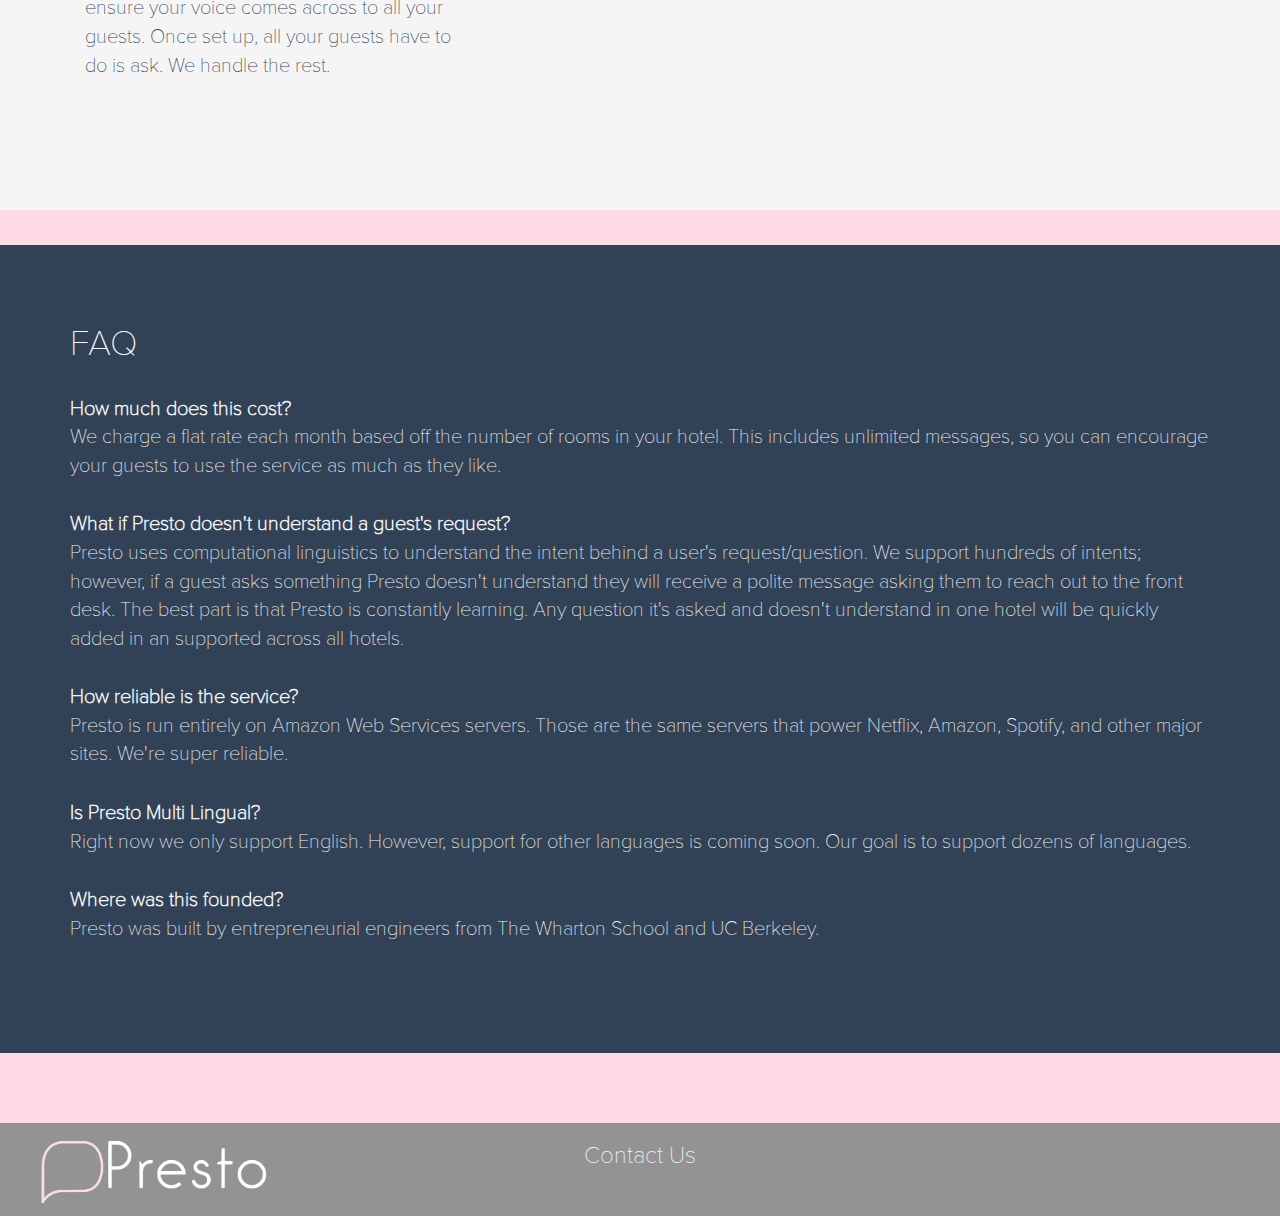
==== commit cb98fede: "changed phone graphic and tweaked copy" ====
--- a/index.html
+++ b/index.html
@@ -175,7 +175,7 @@
           <p>How far away is the airport?</p>
           <p>Can you ask housekeeping to leave chocolates?</p>
           <p>I'm out of toilet paper.</p>
-          <p>Are there newspapers avalible in the AM?</p>
+          <p>Are there newspapers available in the AM?</p>
           </div>
         <span id="typed"></span>
         </div>
@@ -194,7 +194,7 @@
           <!--<h1>How it Works</h1>-->
           <p>
             When a guest texts your hotel, Presto uses computational linguistics
-            to understand what they're saying. Presto replys accurately, within seconds,
+            to understand what they're saying. Presto replies accurately, within seconds,
              to the guest's question or request. If the message requires hotel action,
              for example, a request for towels, the action required will pop-up
              on the Presto Dash Board.
@@ -239,14 +239,14 @@
           <p class="faq-content">
             <b>How much does this cost?</b> <br>
             We charge a flat rate each month based off the number of rooms in your
-            hotel. This includeds unlimited messages, so you can encourage your
+            hotel. This includes unlimited messages, so you can encourage your
             guests to use the service as much as they like.
           </p>
           <p class="faq-content">
             <b>What if Presto doesn't understand a guest's request?</b> <br>
-            Presto uses computational lingustics to understand the intent behind
+            Presto uses computational linguistics to understand the intent behind
             a user's request/question. We support hundreds of intents; however, if
-            a guest asks something Presto doesn't understand they will recieve a polite message
+            a guest asks something Presto doesn't understand they will receive a polite message
             asking them to reach out to the front desk. The best part is that Presto is
             constantly learning. Any question it's asked and doesn't understand in one hotel
              will be quickly added in an supported across all hotels.
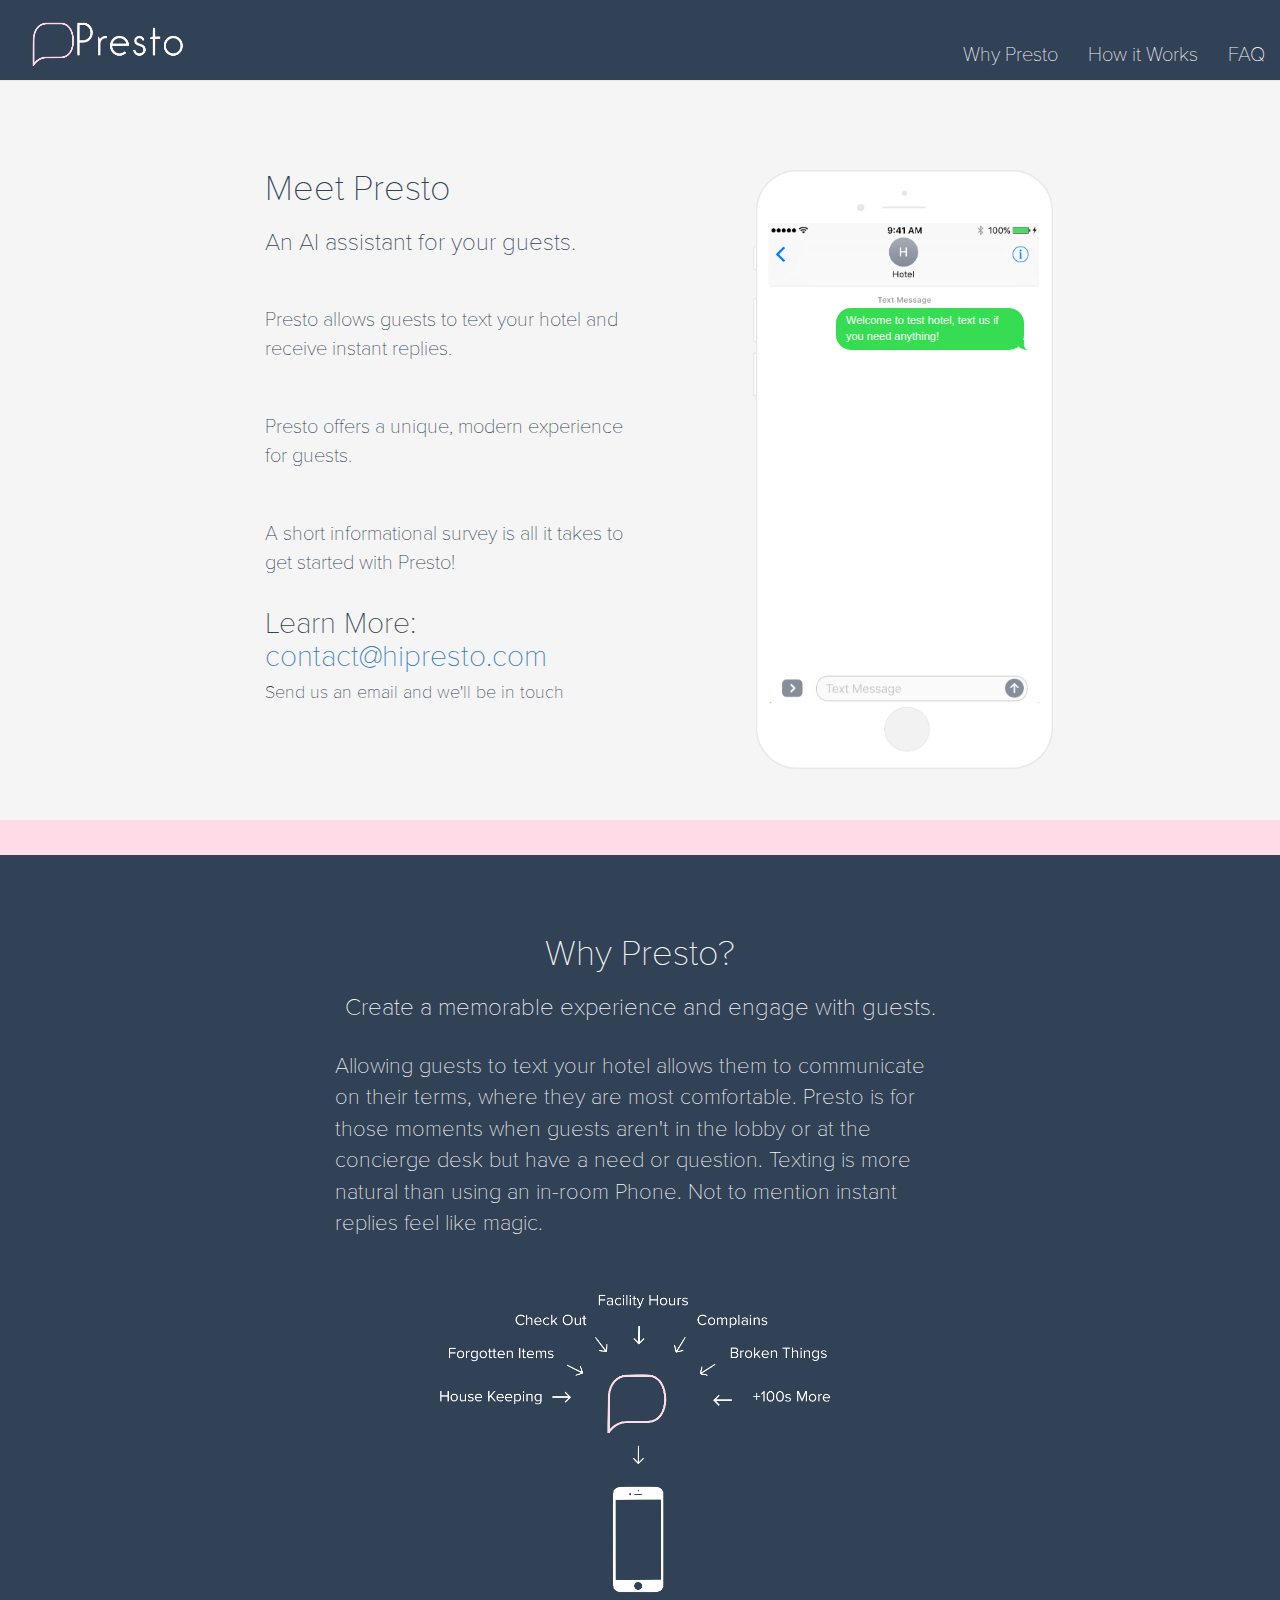
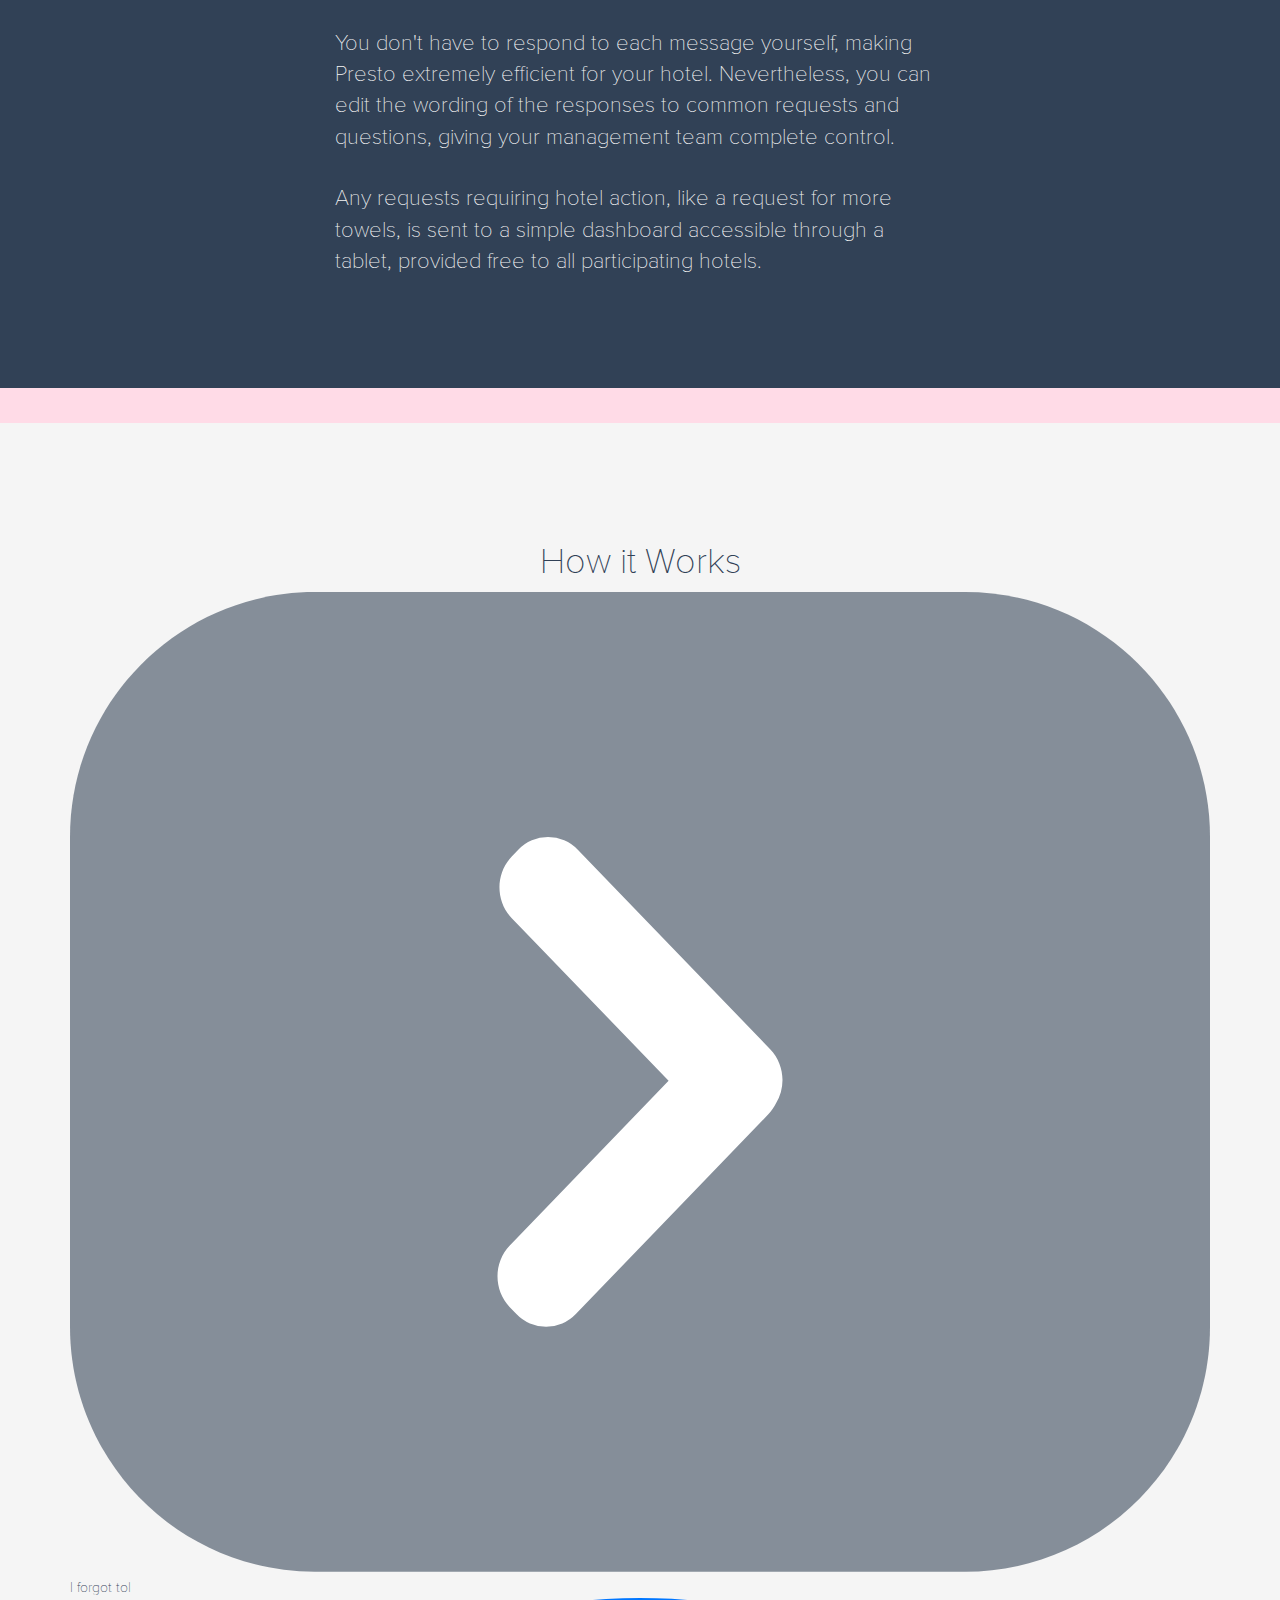
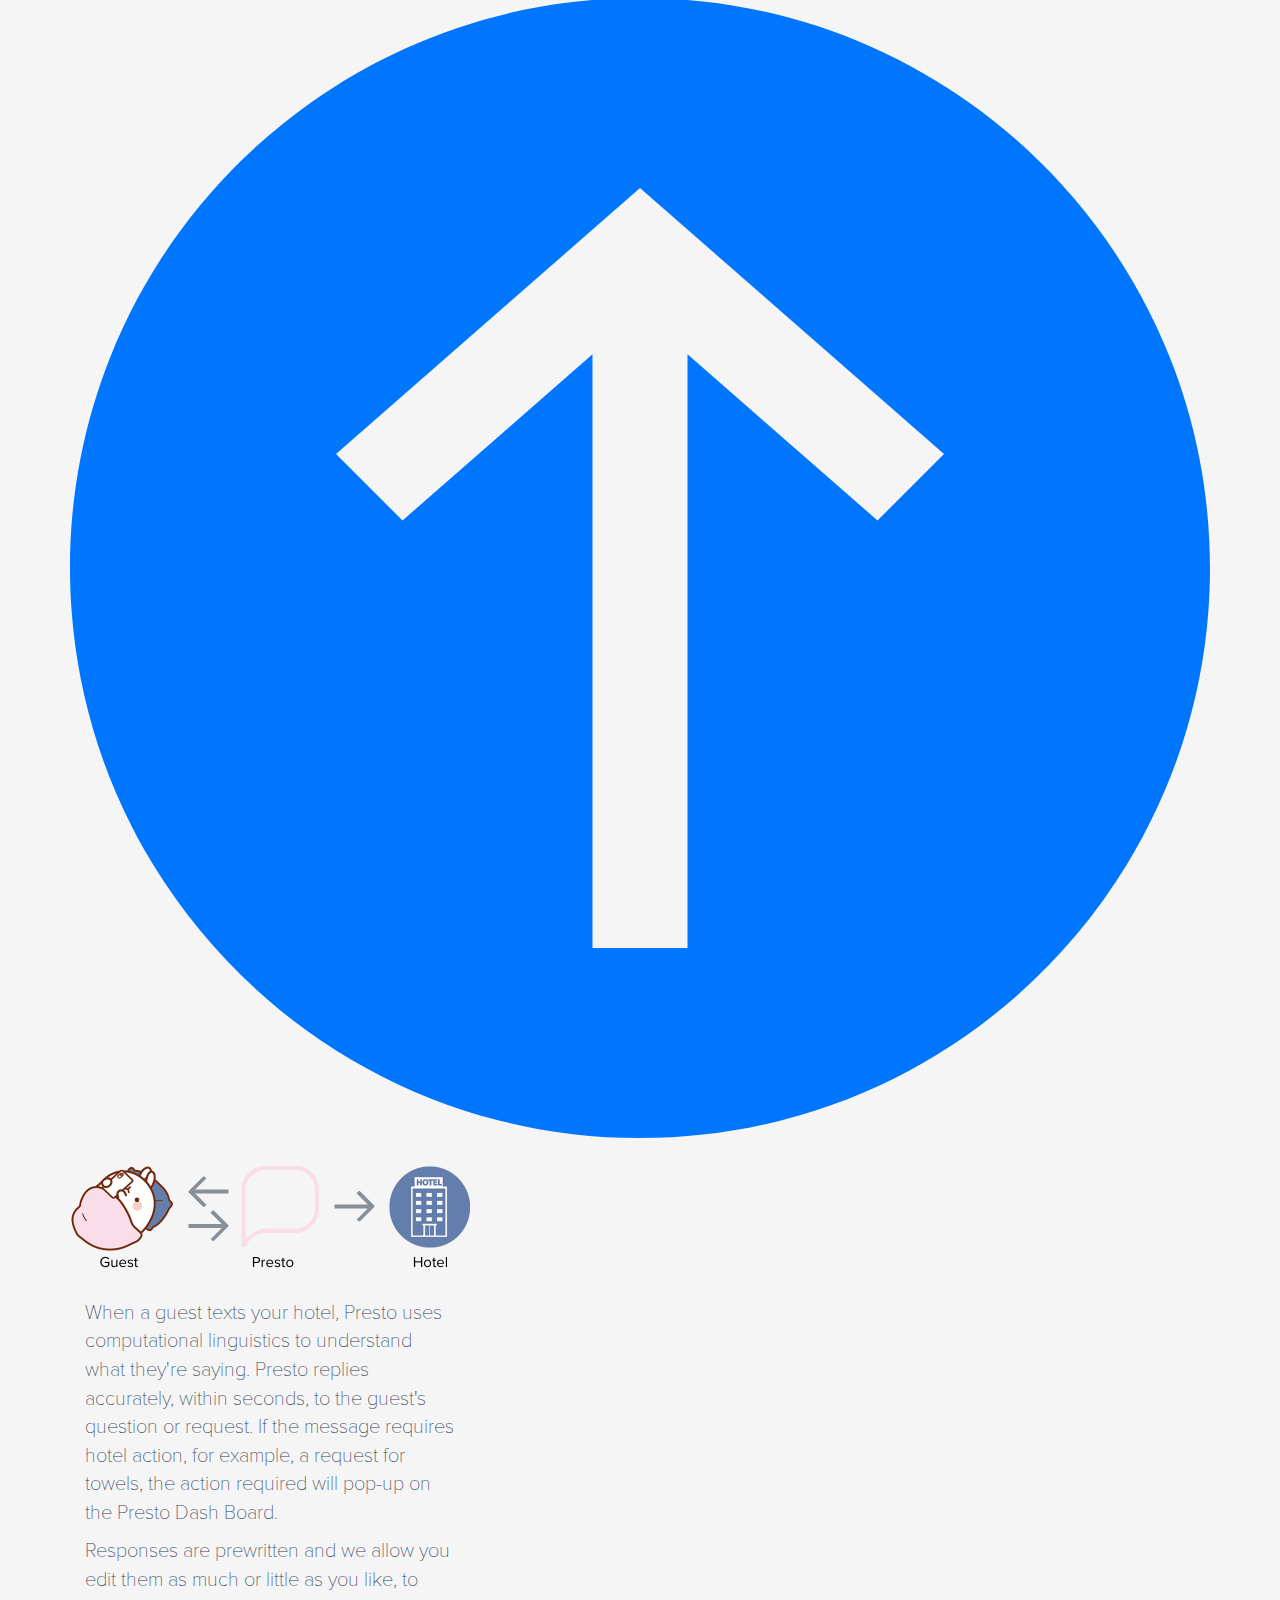
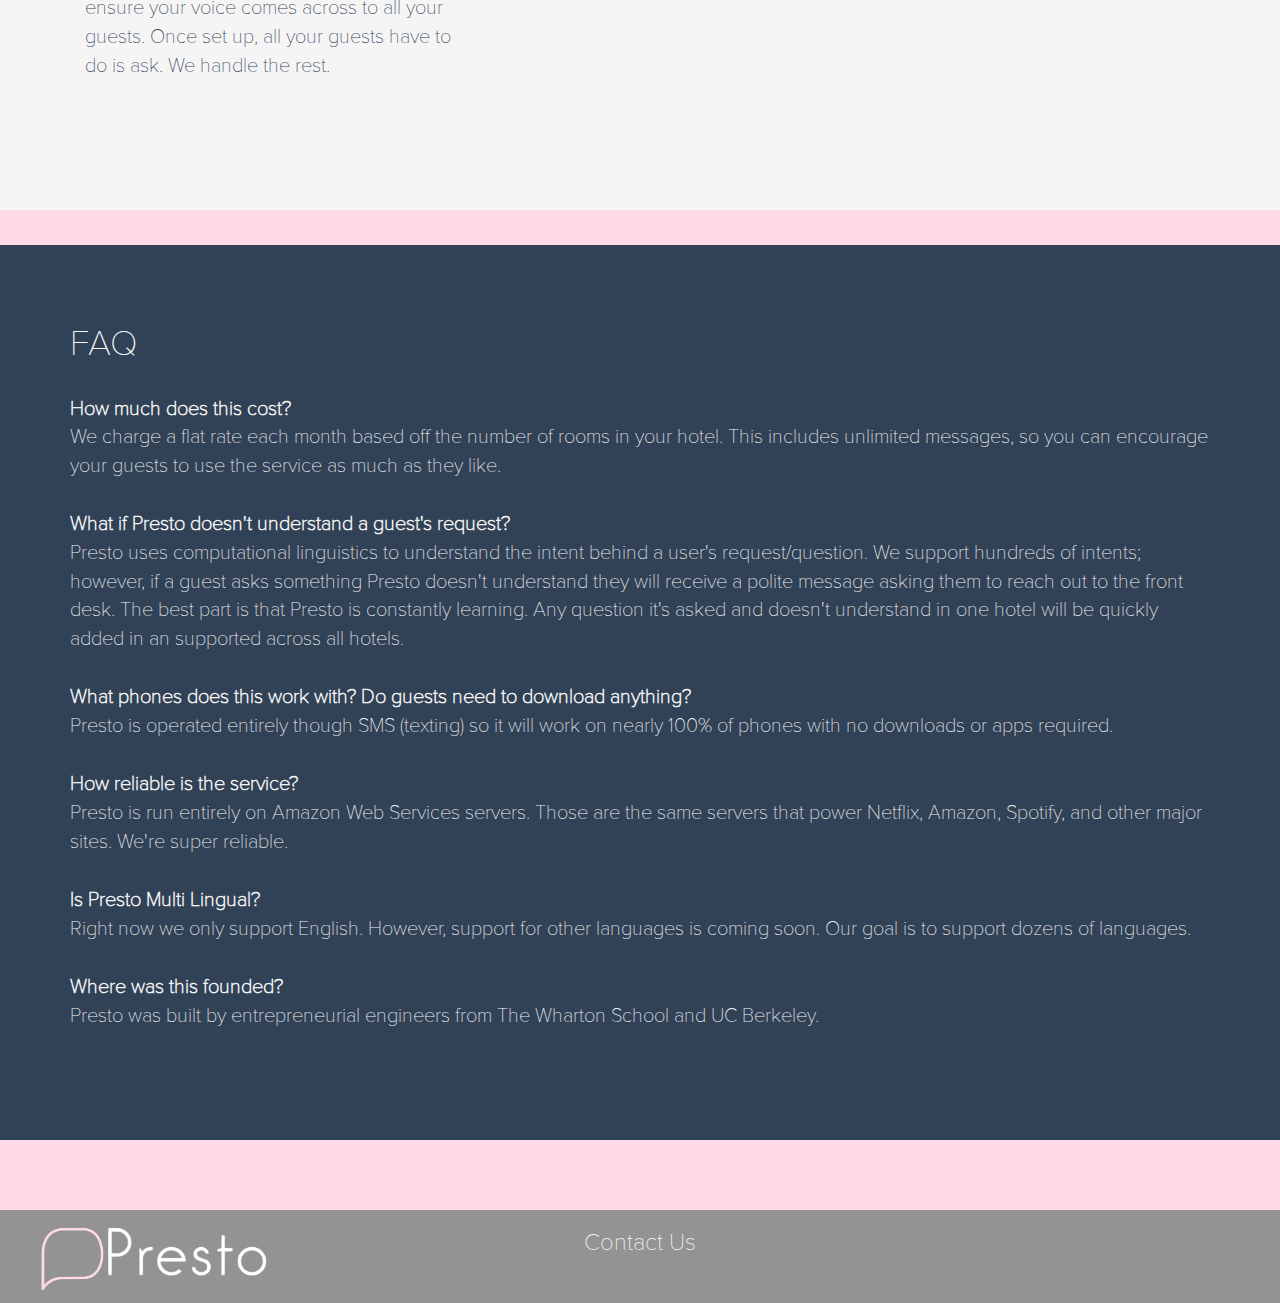
==== commit b9d1b984: "added FAQ" ====
--- a/index.html
+++ b/index.html
@@ -253,6 +253,12 @@
           </p>
 
           <p class="faq-content">
+            <b>What phones does this work with? Do guests need to download anything?</b> <br>
+            Presto is operated entirely though SMS (texting) so it will work on
+            nearly 100% of phones with no downloads or apps required.
+          </p>
+
+          <p class="faq-content">
             <b>How reliable is the service?</b> <br>
             Presto is run entirely on Amazon Web Services servers. Those are the same
             servers that power Netflix, Amazon, Spotify, and other major sites. We're super
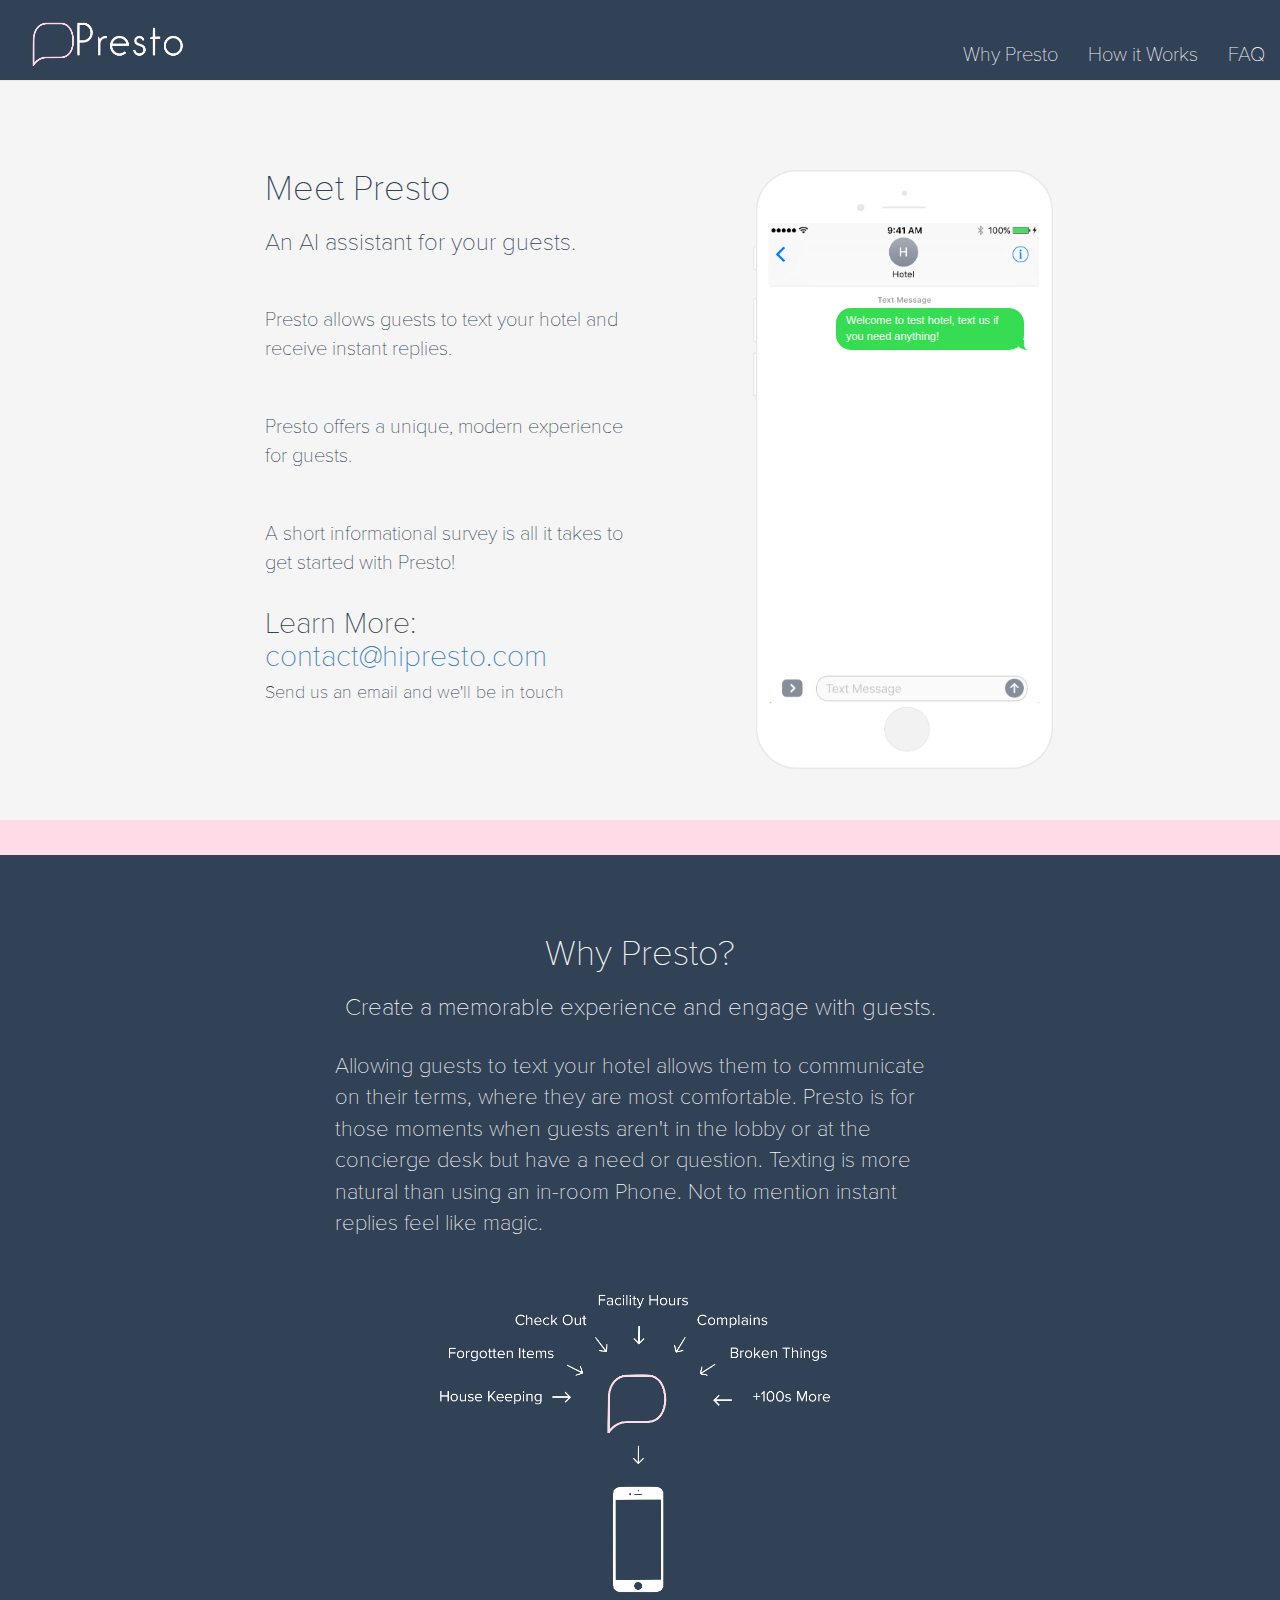
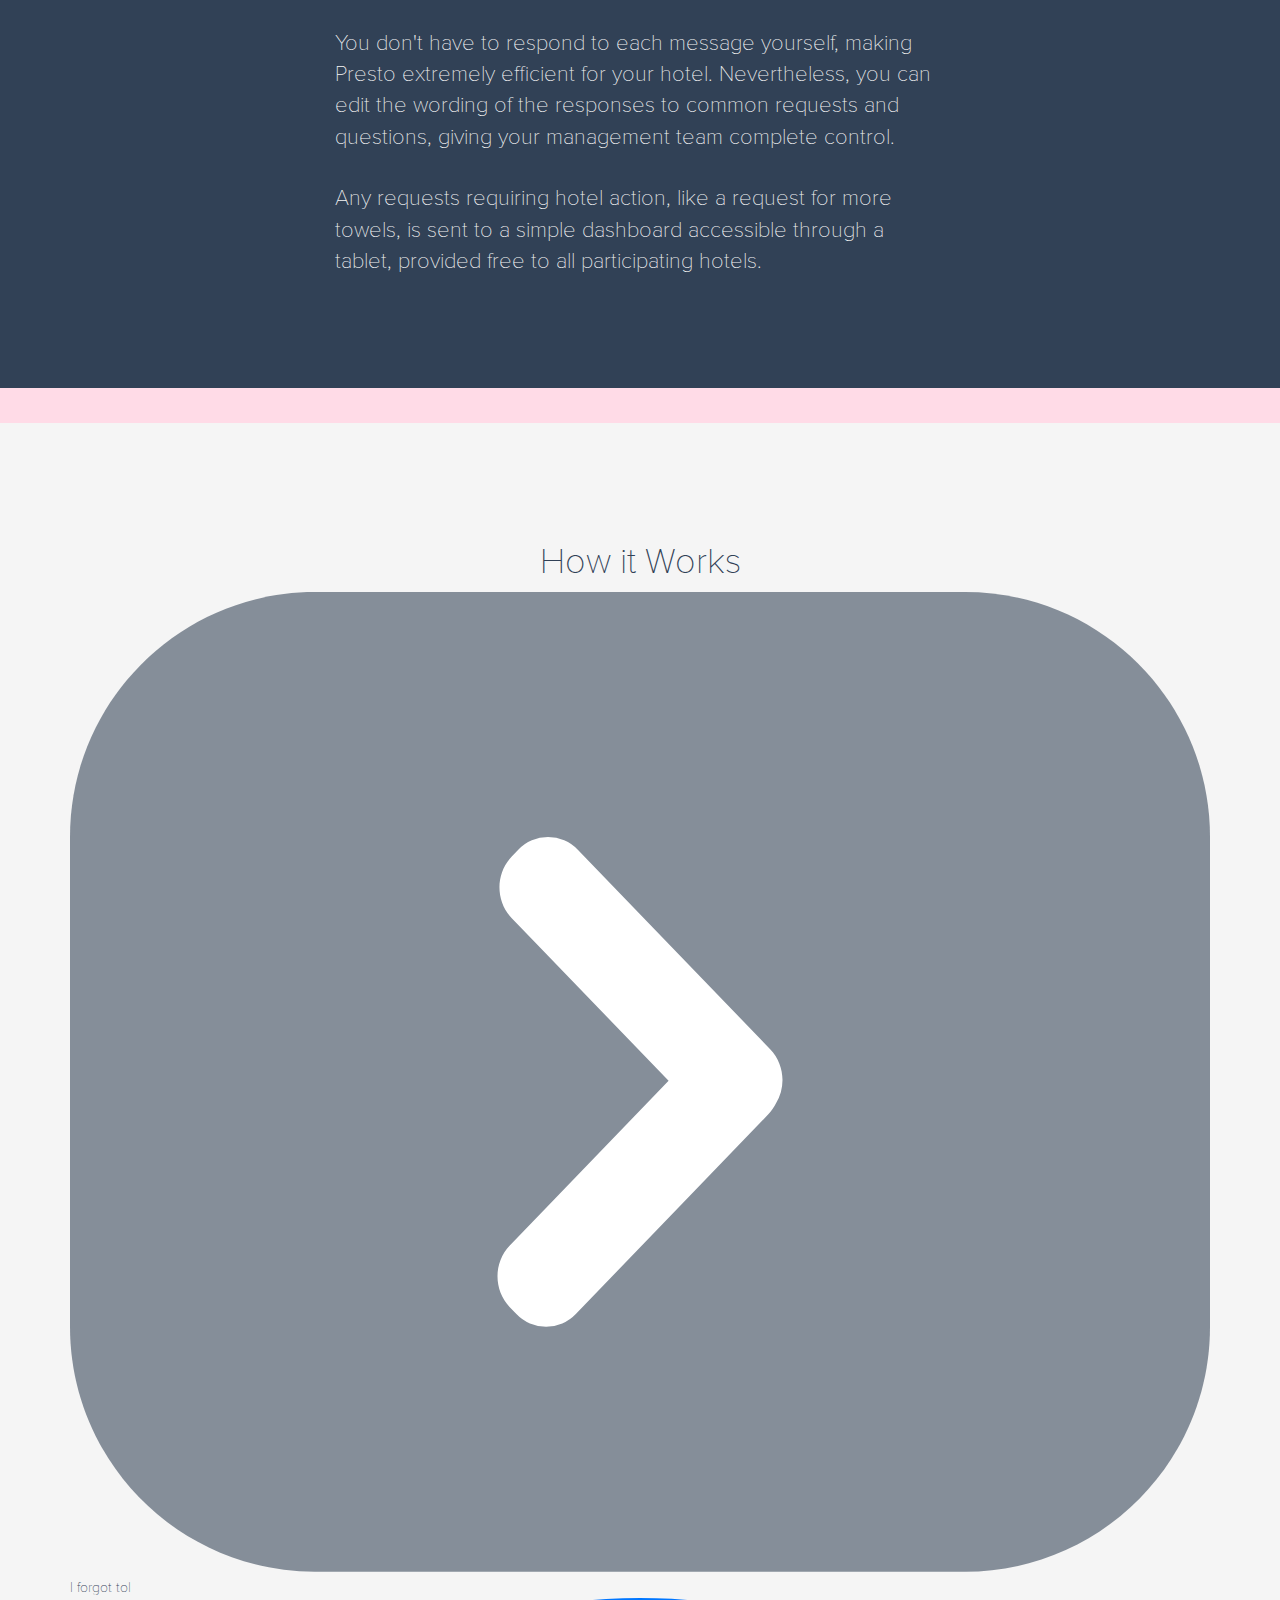
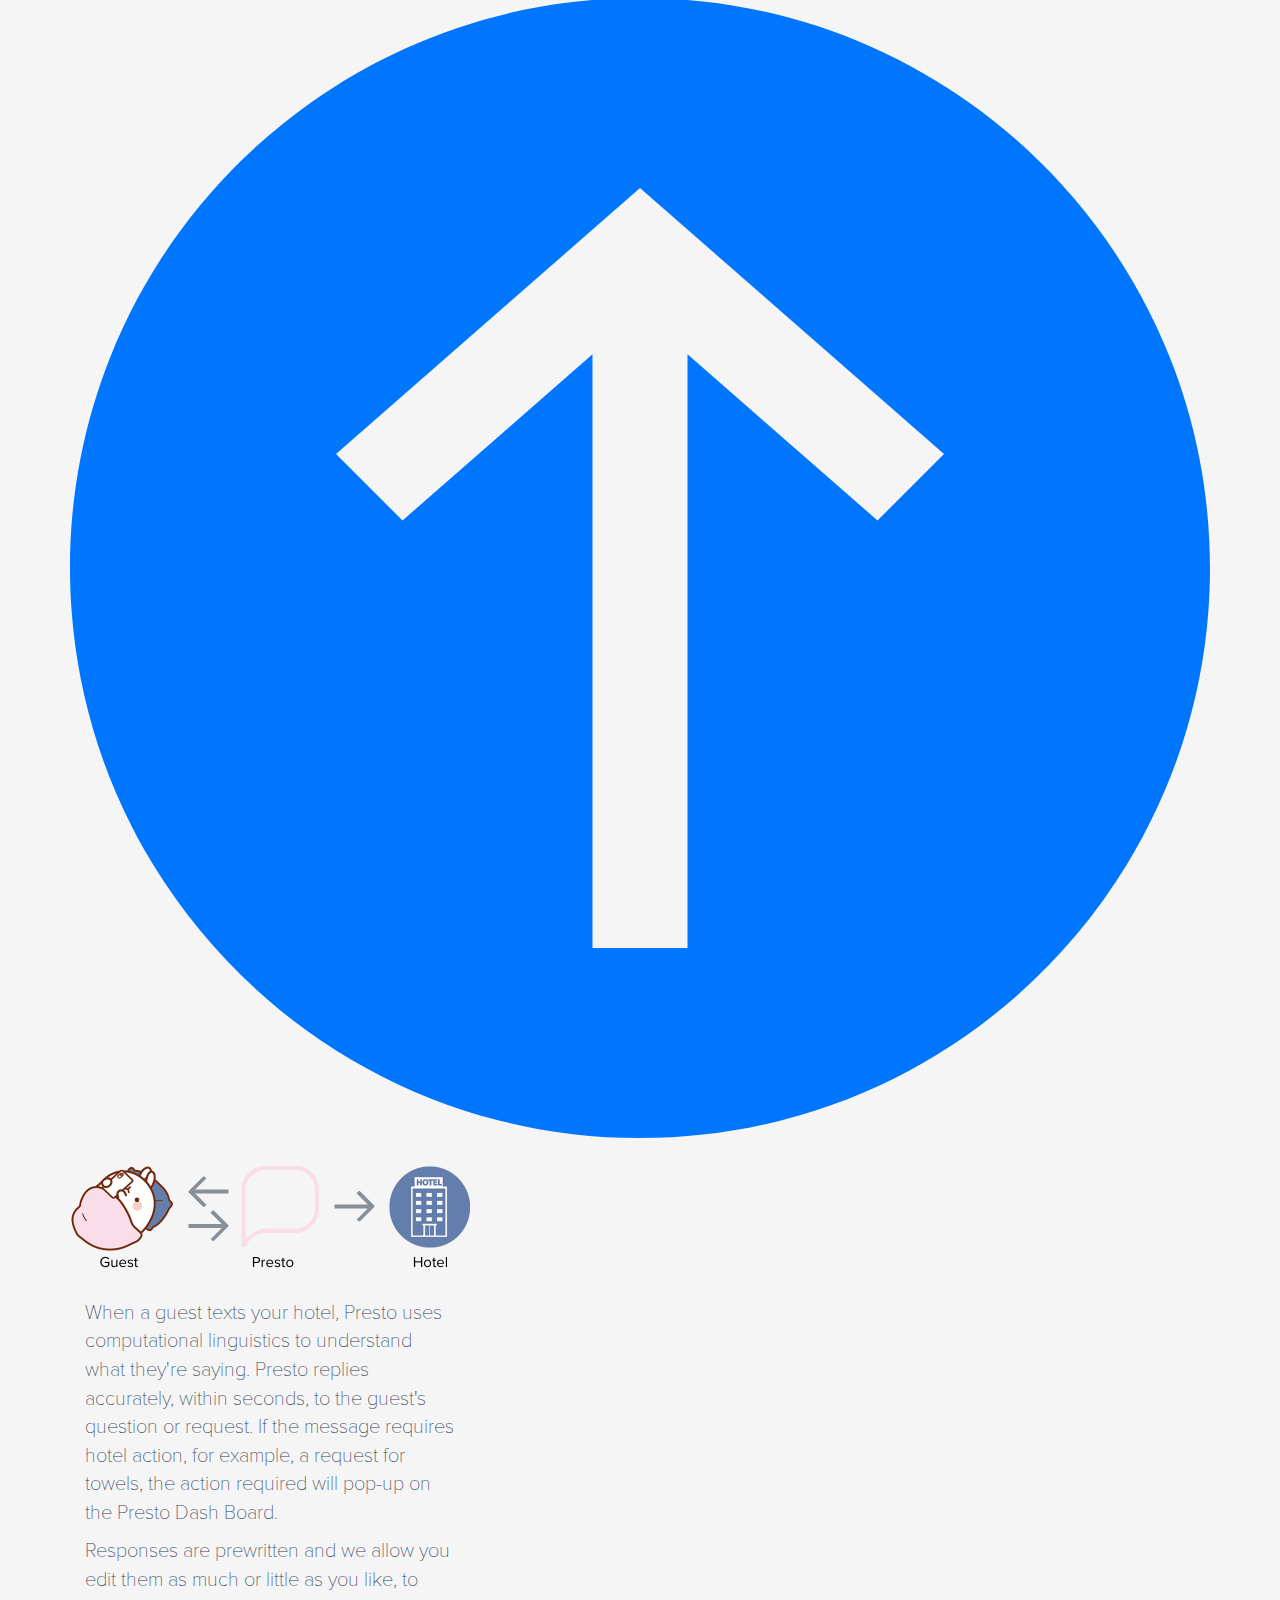
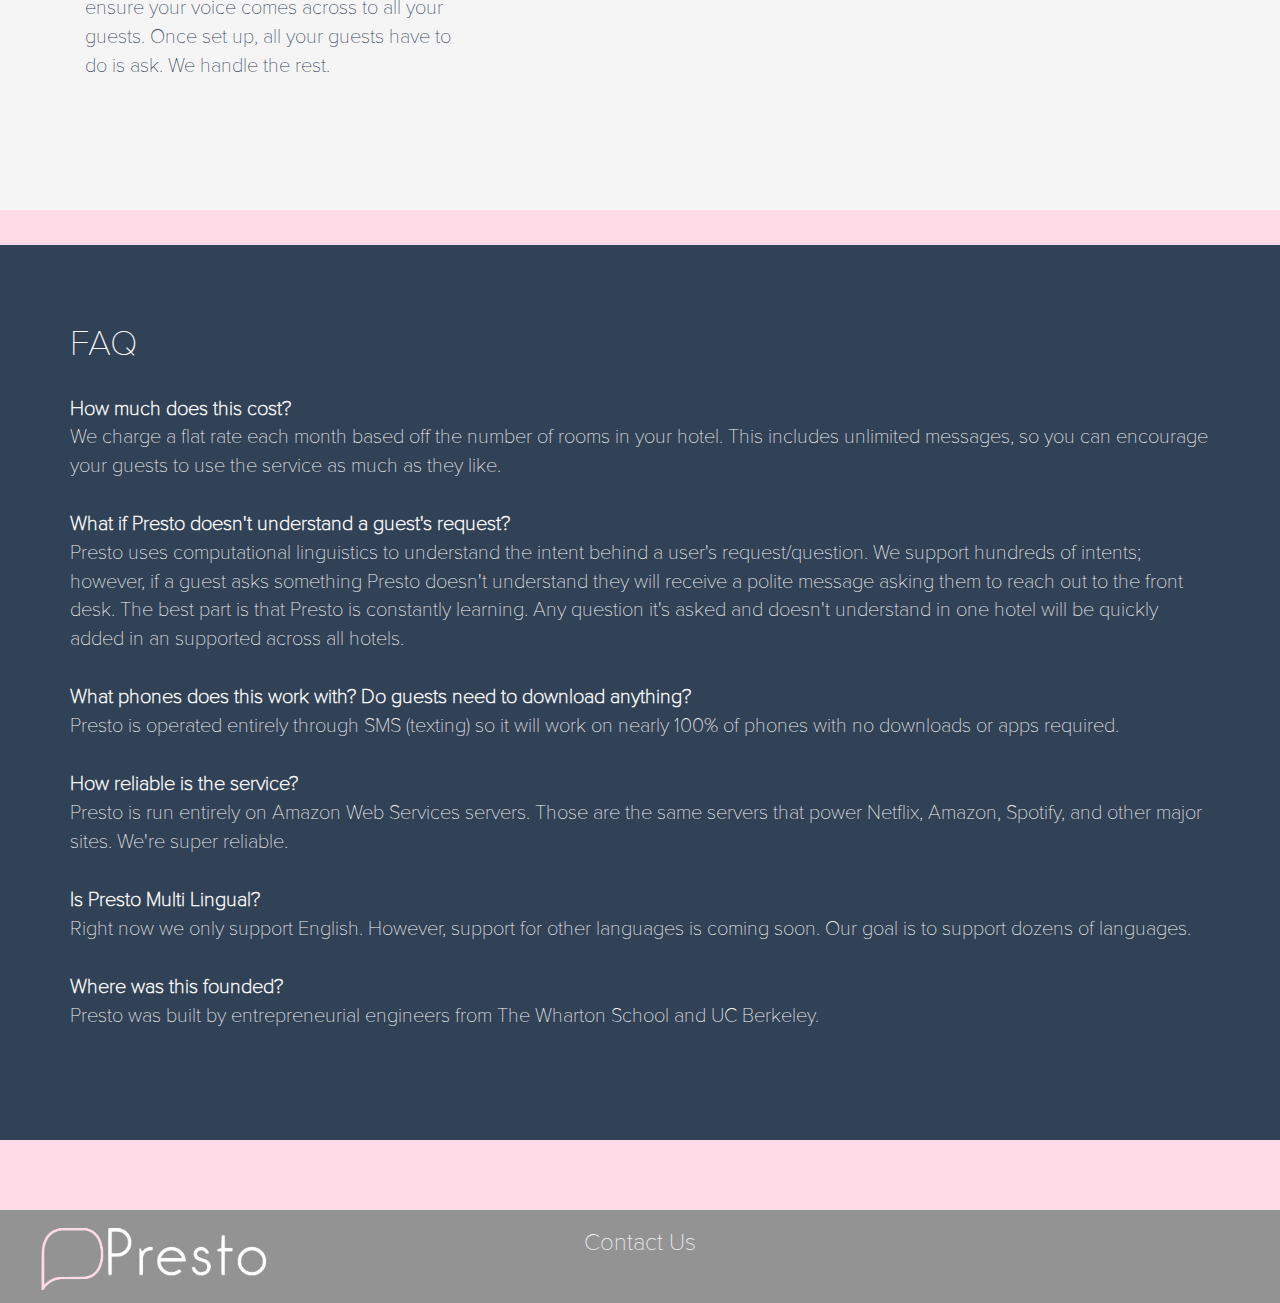
==== commit da57bcb5: "spelling" ====
--- a/index.html
+++ b/index.html
@@ -254,7 +254,7 @@
 
           <p class="faq-content">
             <b>What phones does this work with? Do guests need to download anything?</b> <br>
-            Presto is operated entirely though SMS (texting) so it will work on
+            Presto is operated entirely through SMS (texting) so it will work on
             nearly 100% of phones with no downloads or apps required.
           </p>
 
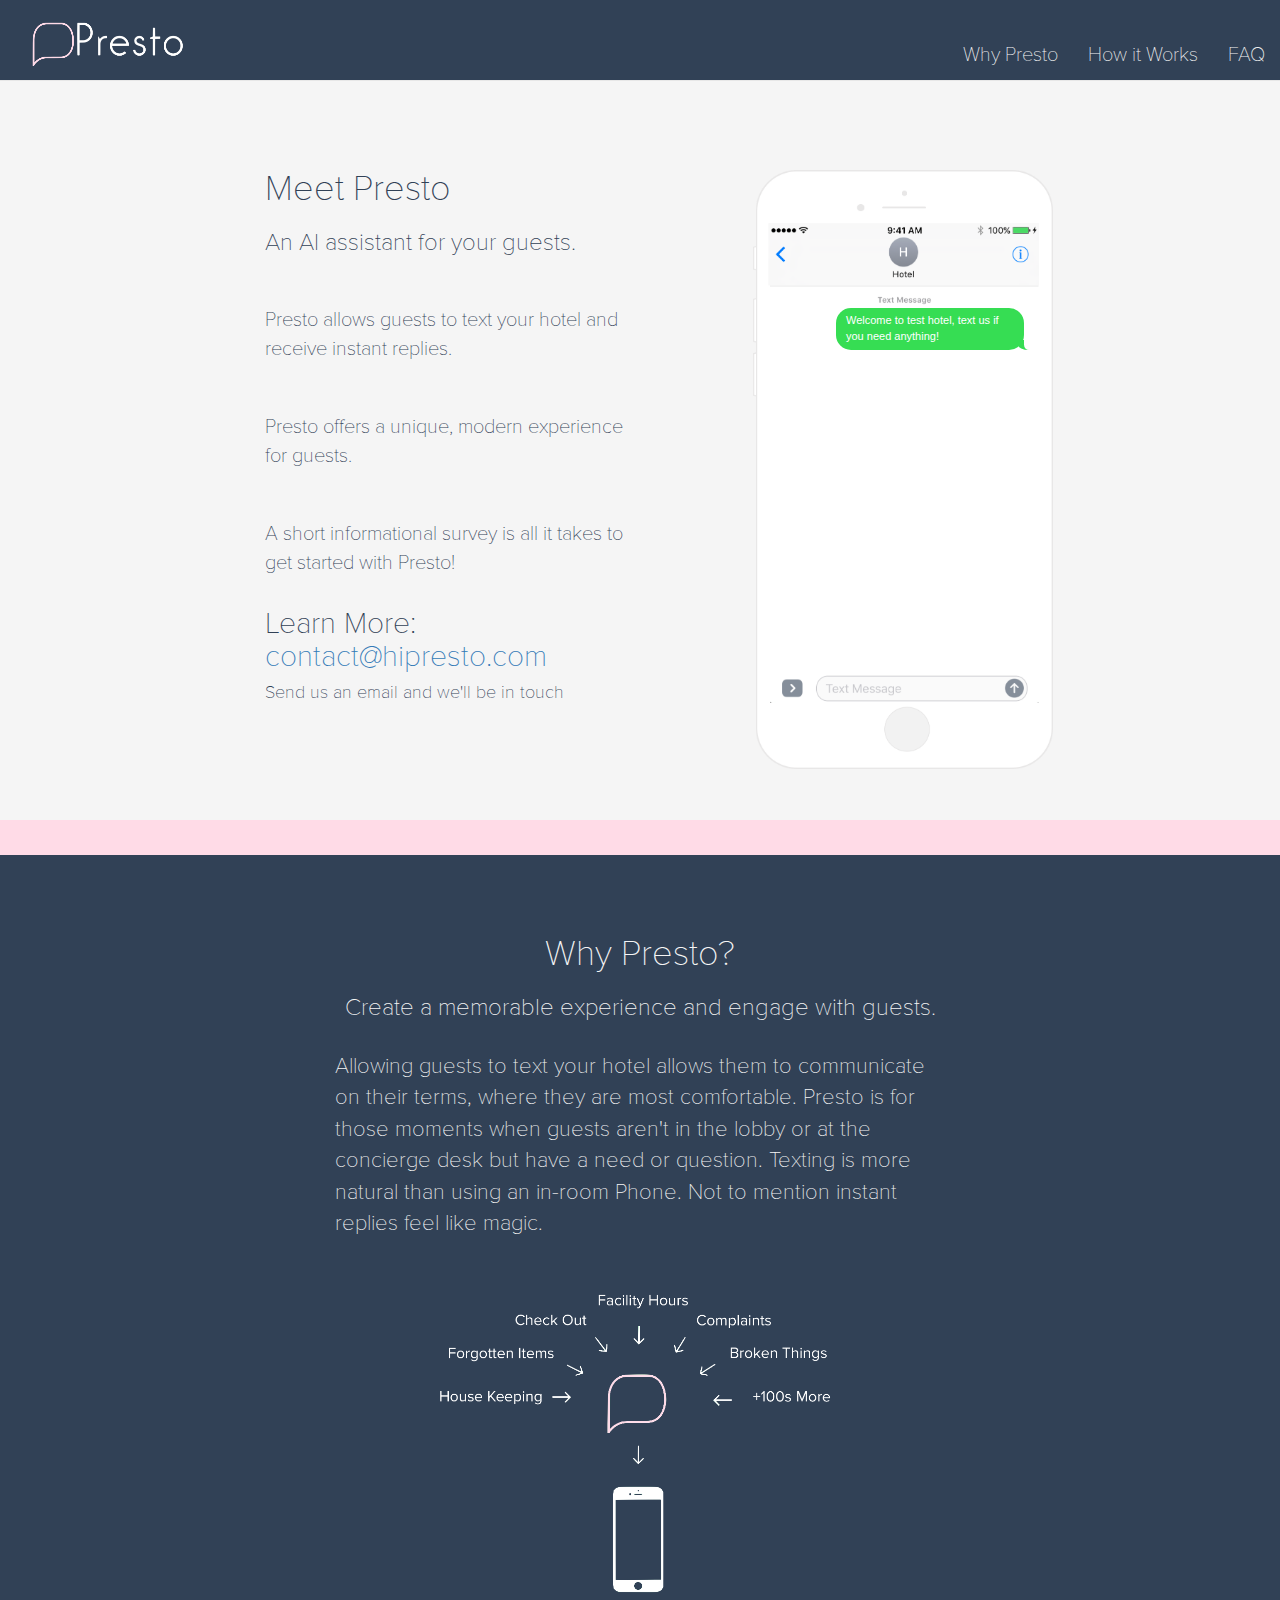
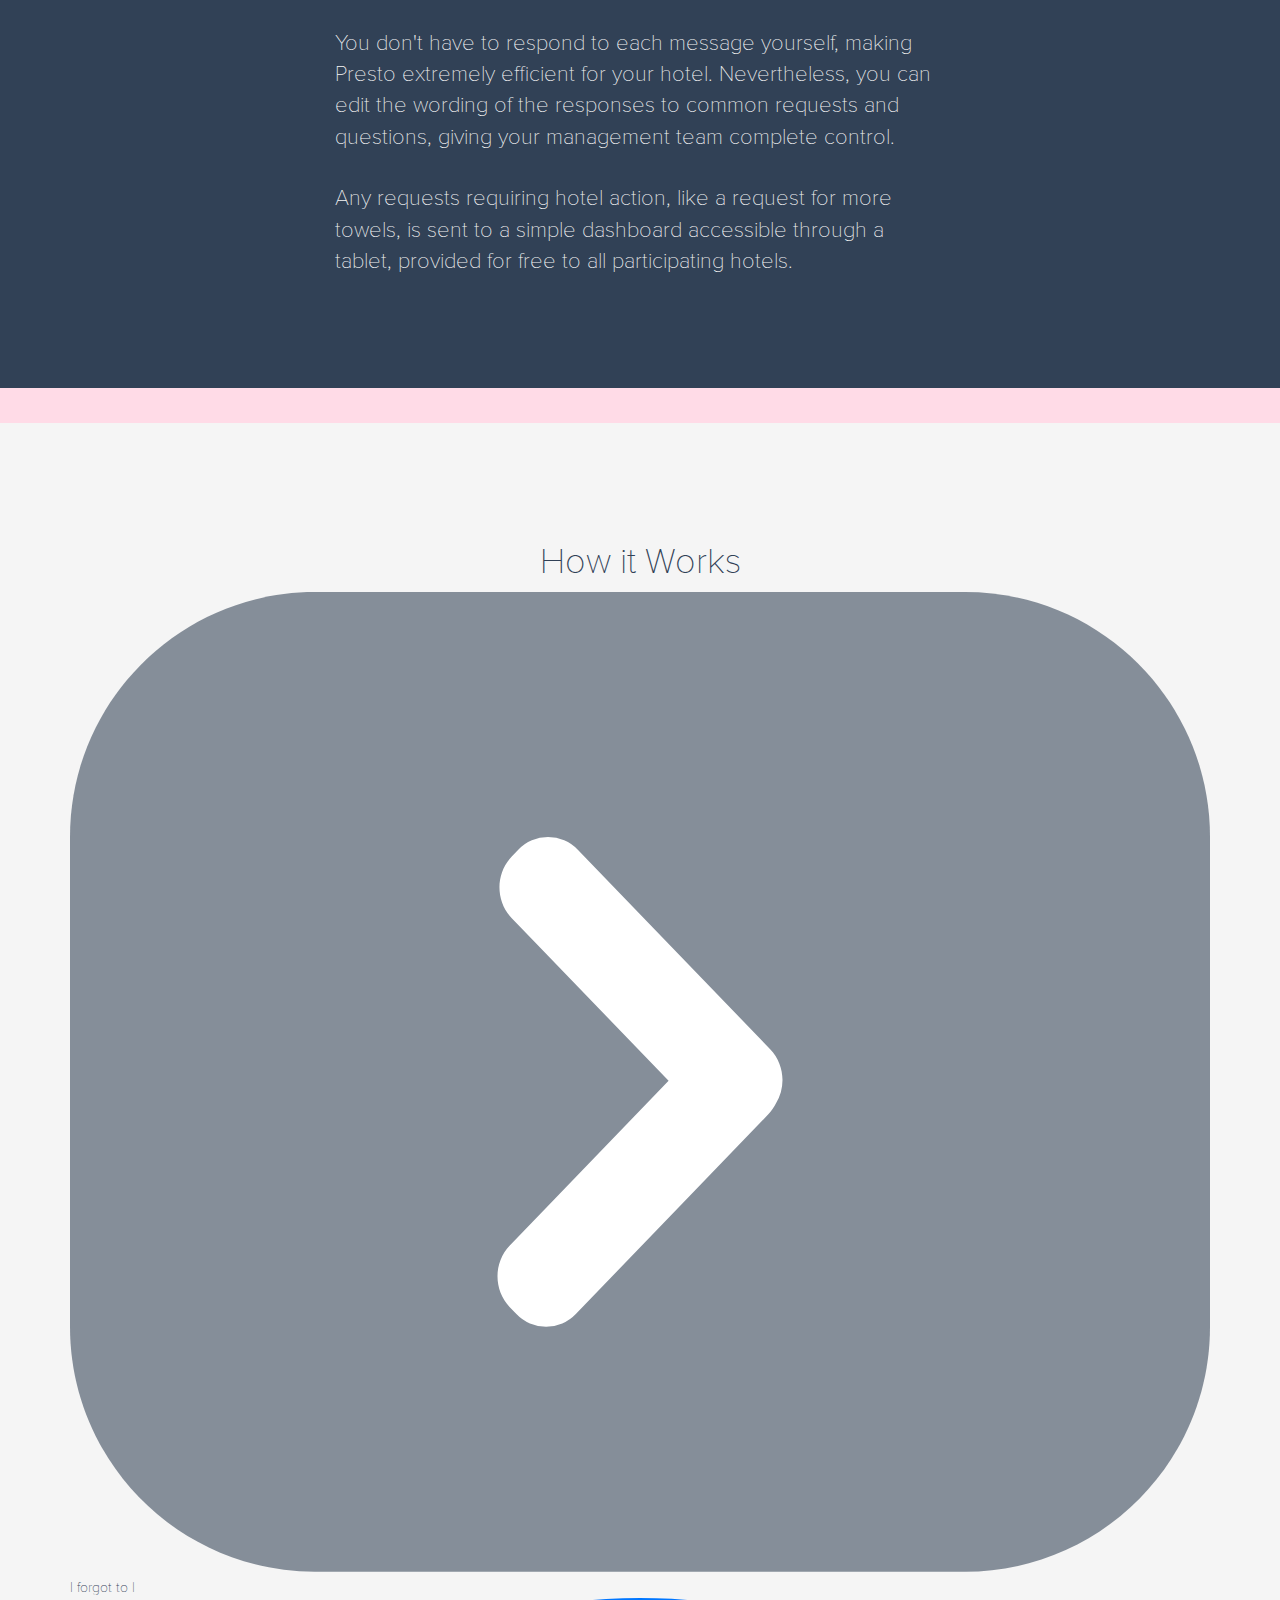
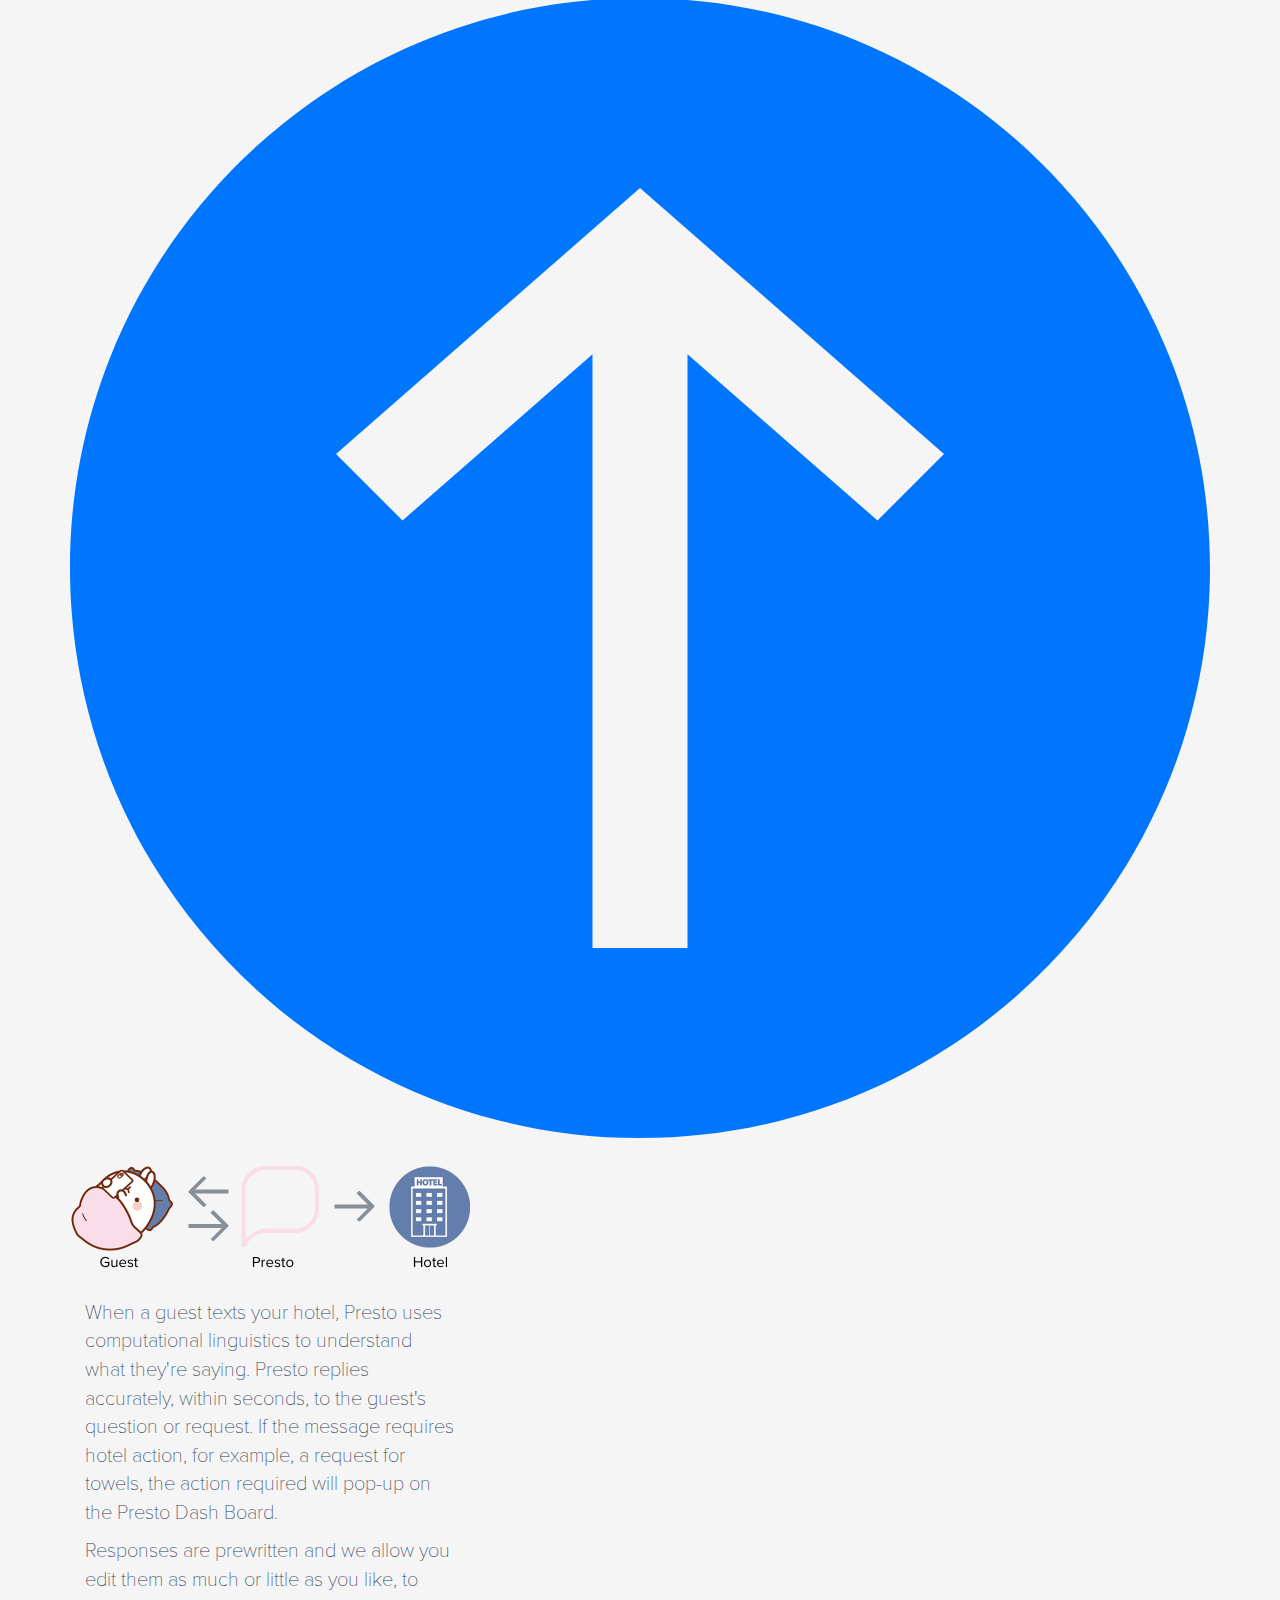
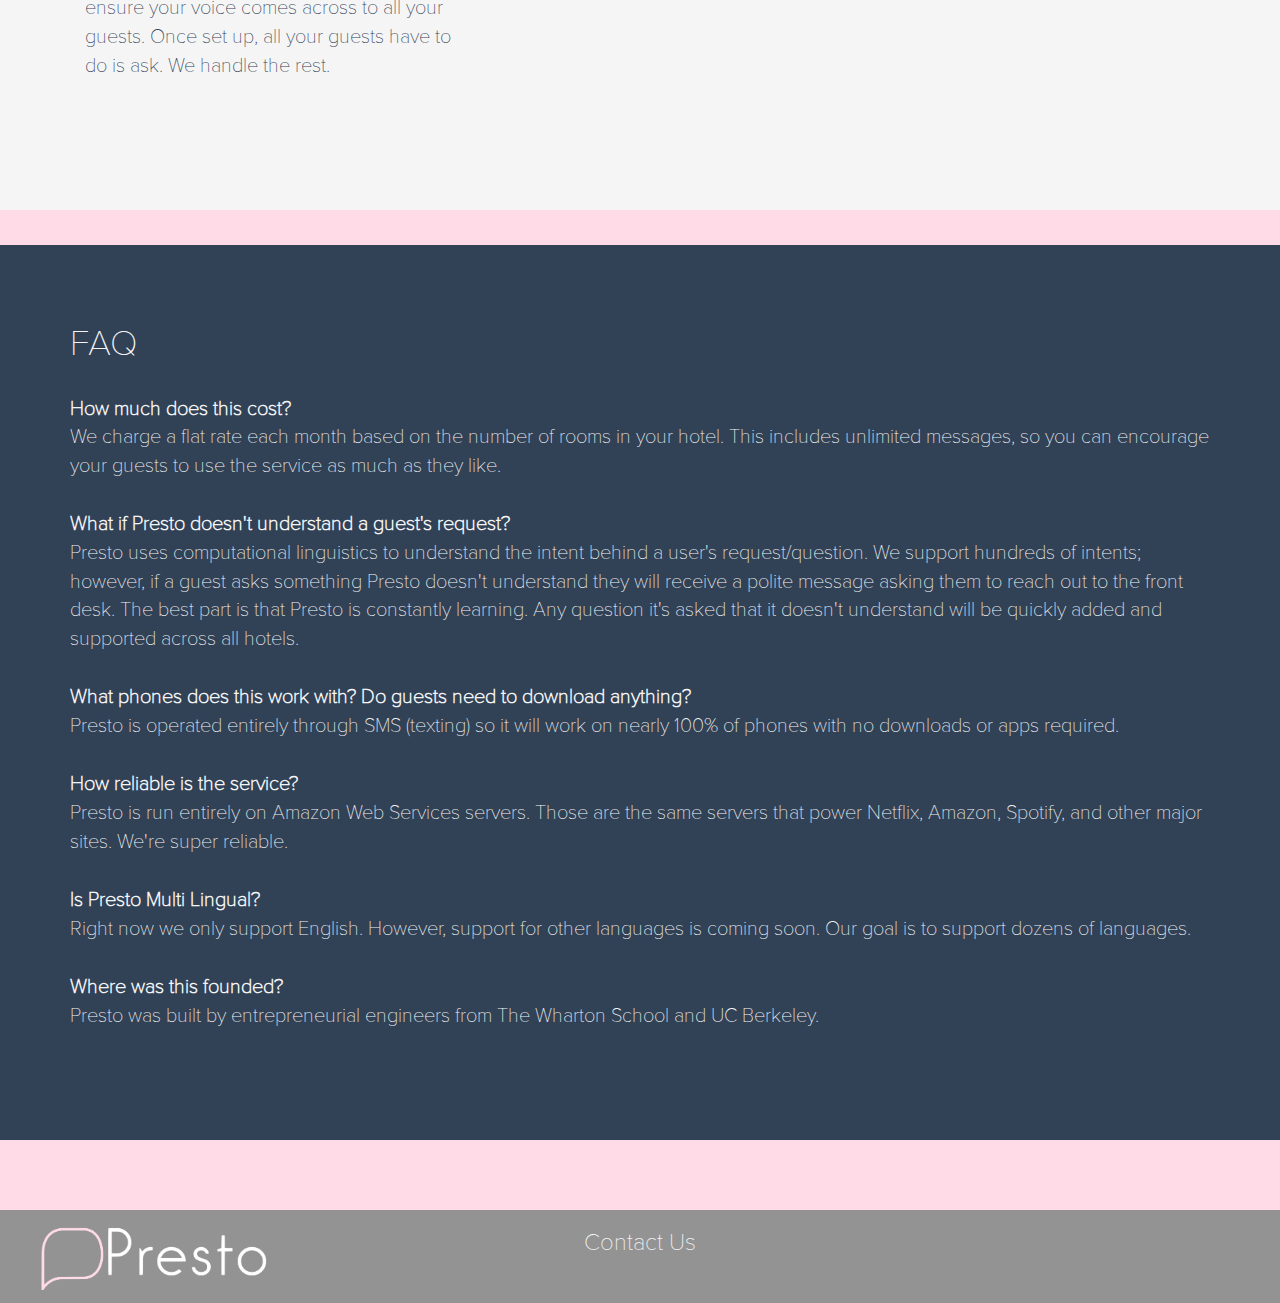
==== commit 3bbbc4e3: "minor wording tweaks" ====
--- a/index.html
+++ b/index.html
@@ -136,8 +136,8 @@
           </p>
           <p class="content-large">
             Any requests requiring hotel action, like a request for more towels,
-            is sent to a simple dashboard accessible through a tablet, provided free
-            to all participating hotels.
+            is sent to a simple dashboard accessible through a tablet, provided for
+            free to all participating hotels.
           </p>
         </div>
         </center>
@@ -238,7 +238,7 @@
           <h1>FAQ</h1>
           <p class="faq-content">
             <b>How much does this cost?</b> <br>
-            We charge a flat rate each month based off the number of rooms in your
+            We charge a flat rate each month based on the number of rooms in your
             hotel. This includes unlimited messages, so you can encourage your
             guests to use the service as much as they like.
           </p>
@@ -248,8 +248,8 @@
             a user's request/question. We support hundreds of intents; however, if
             a guest asks something Presto doesn't understand they will receive a polite message
             asking them to reach out to the front desk. The best part is that Presto is
-            constantly learning. Any question it's asked and doesn't understand in one hotel
-             will be quickly added in an supported across all hotels.
+            constantly learning. Any question it's asked that it doesn't understand
+             will be quickly added and supported across all hotels.
           </p>
 
           <p class="faq-content">
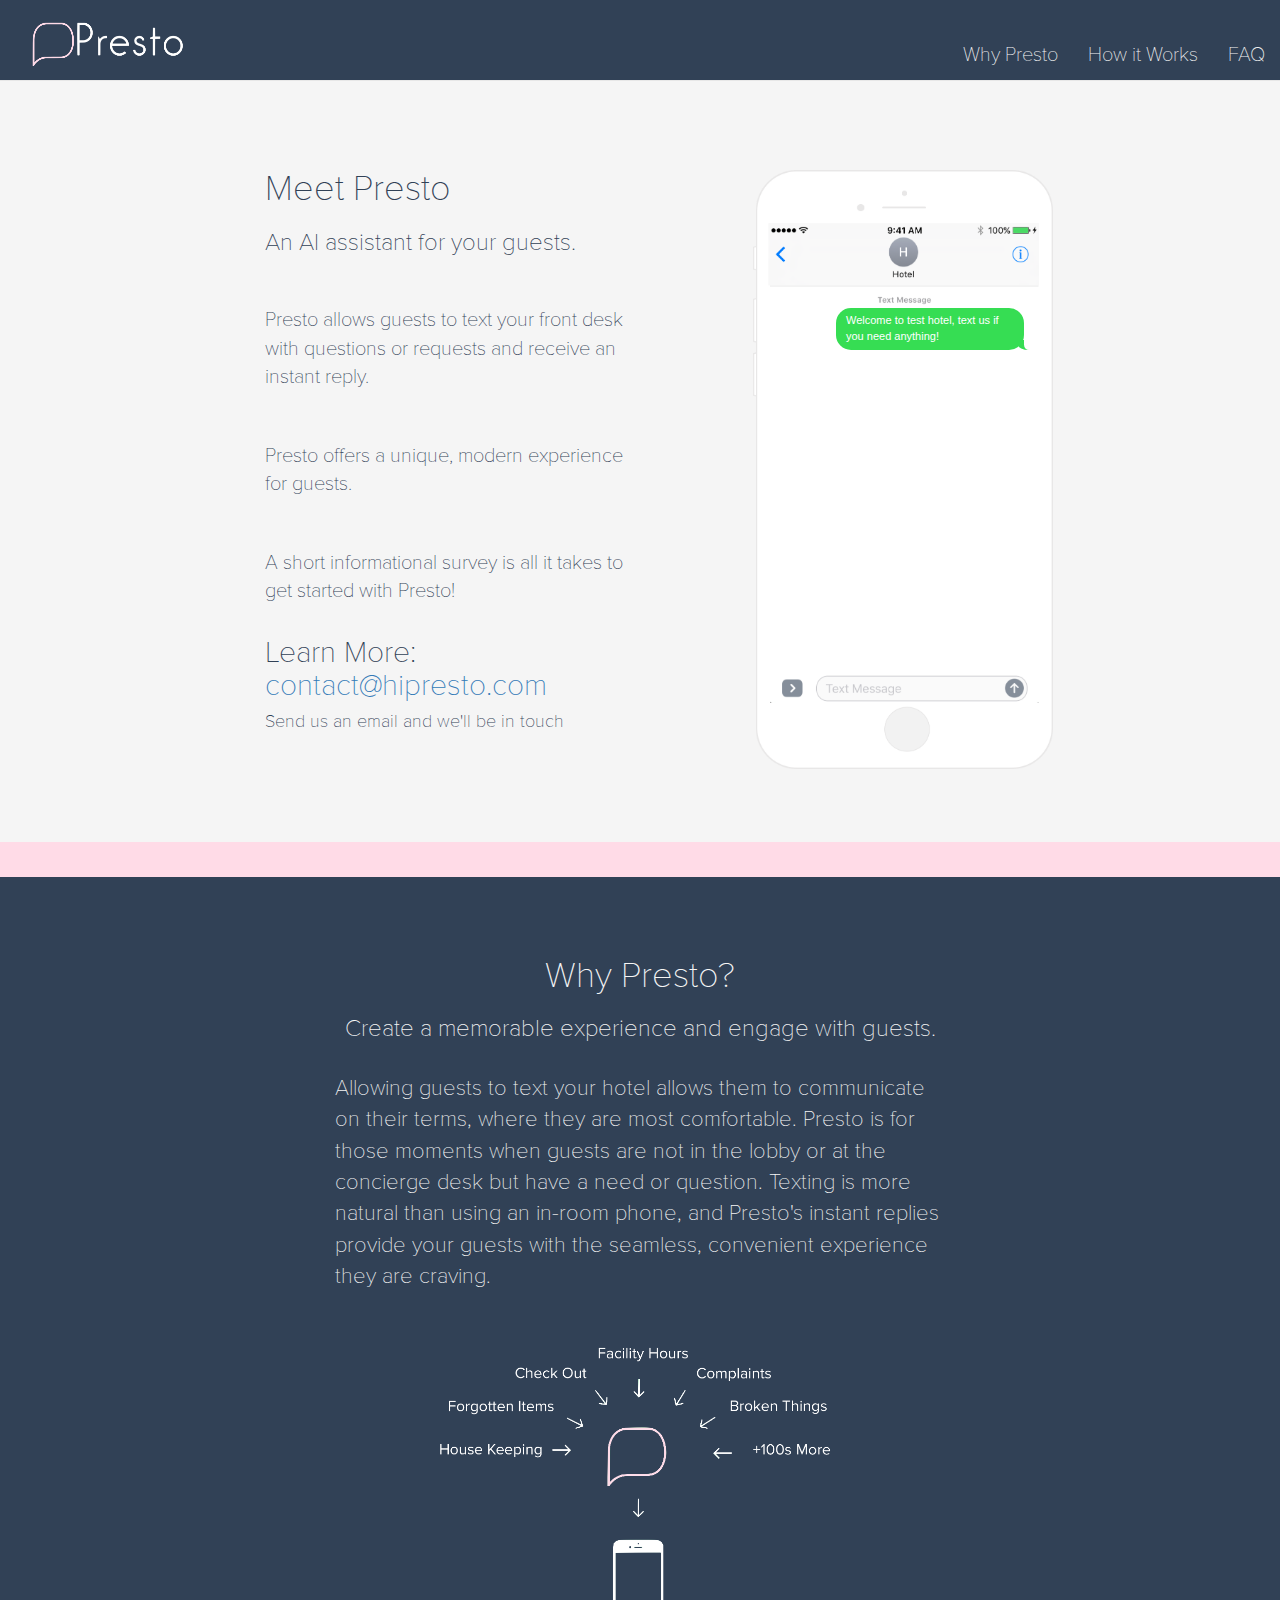
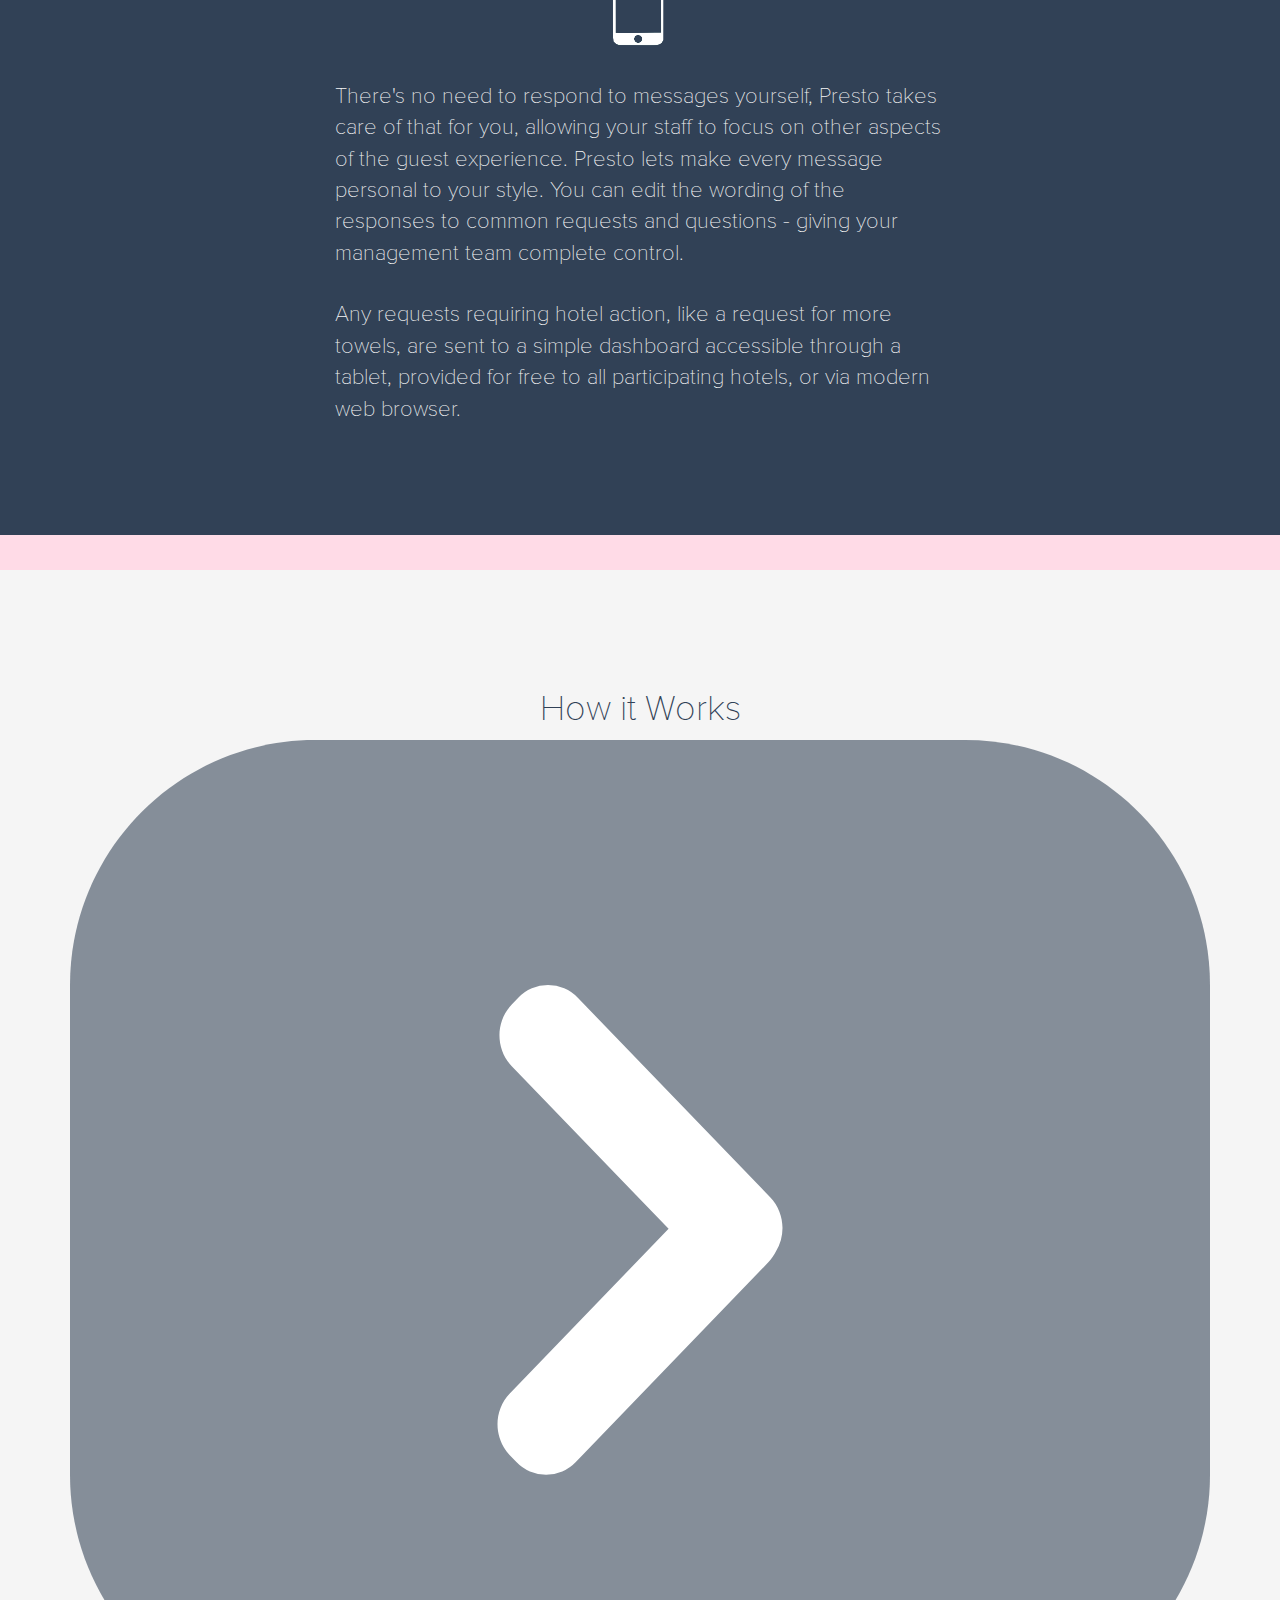
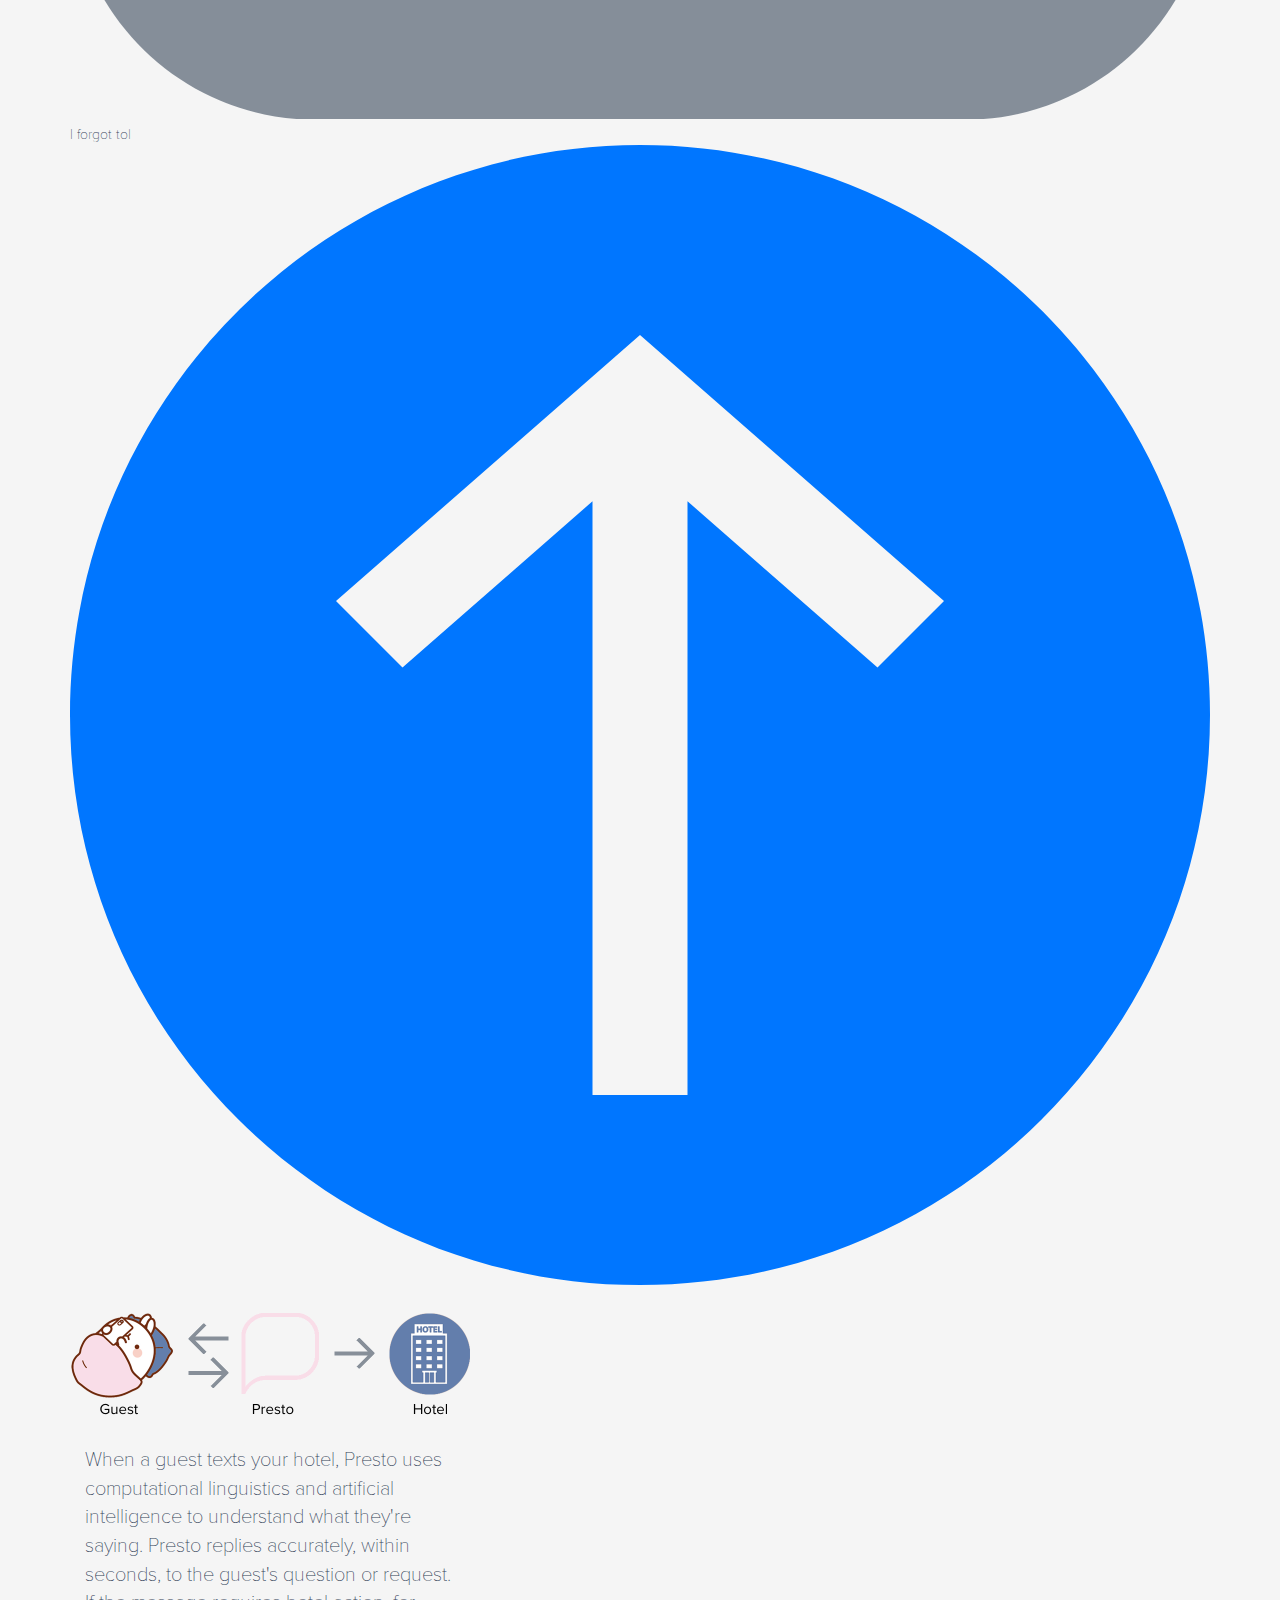
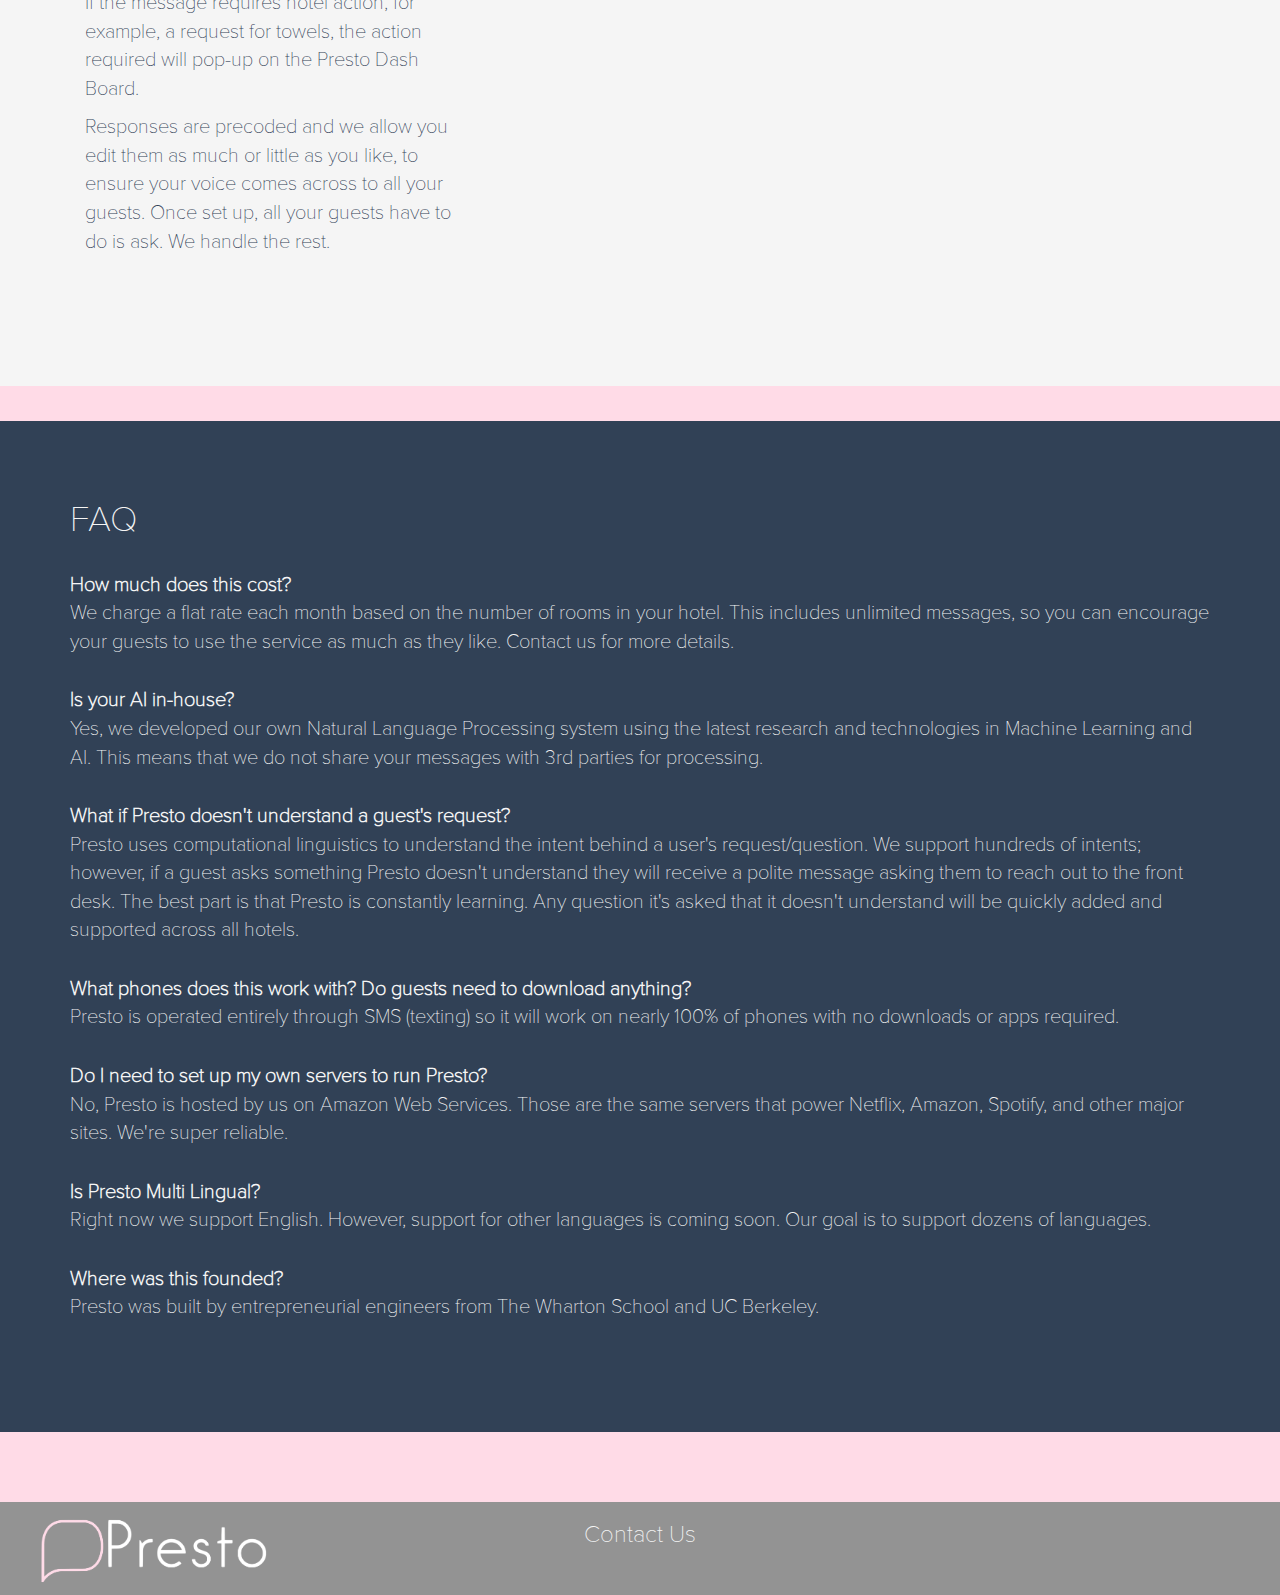
==== commit 3042f3a9: "Added FAQ and updated copy" ====
--- a/index.html
+++ b/index.html
@@ -73,7 +73,7 @@
               <img src="img/icns/burger.svg" class="img img-responsive">
             </div> -->
             <div class="col-xs-10">
-              <p>Presto allows guests to text your hotel and receive instant replies.</p>
+              <p>Presto allows guests to text your front desk with questions or requests and receive an instant reply.</p>
             </div>
           </div>
           <div class="row">
@@ -123,21 +123,22 @@
           <p class="content-large">
             Allowing guests to text your hotel allows them to communicate on their terms,
             where they are most comfortable. Presto is for those moments when guests
-            aren't in the lobby or at the concierge desk but have a need or question.
-            Texting is more natural than using an in-room Phone. Not to mention
-            instant replies feel like magic.
+            are not in the lobby or at the concierge desk but have a need or question.
+            Texting is more natural than using an in-room phone, and Presto's instant
+            replies provide your guests with the seamless, convenient experience they are craving.
           </p>
           <img src="img/graphicc.png" class="img img-responsive graphicc">
           <p class="content-large">
-            You don't have to respond to each message yourself, making Presto extremely
-            efficient for your hotel. Nevertheless, you can edit the wording of the
-            responses to common requests and questions, giving your management team
-            complete control.
+            There's no need to respond to messages yourself, Presto takes care of that for you,
+            allowing your staff to focus on other aspects of the guest experience. Presto
+            lets make every message personal to your style. You can edit the wording
+            of the responses to common requests and questions - giving your management
+            team complete control.
           </p>
           <p class="content-large">
             Any requests requiring hotel action, like a request for more towels,
-            is sent to a simple dashboard accessible through a tablet, provided for
-            free to all participating hotels.
+            are sent to a simple dashboard accessible through a tablet, provided for
+            free to all participating hotels, or via modern web browser.
           </p>
         </div>
         </center>
@@ -193,14 +194,14 @@
 
           <!--<h1>How it Works</h1>-->
           <p>
-            When a guest texts your hotel, Presto uses computational linguistics
+            When a guest texts your hotel, Presto uses computational linguistics and artificial intelligence
             to understand what they're saying. Presto replies accurately, within seconds,
              to the guest's question or request. If the message requires hotel action,
              for example, a request for towels, the action required will pop-up
              on the Presto Dash Board.
           </p>
           <p>
-            Responses are prewritten and we allow you edit them as much or little
+            Responses are precoded and we allow you edit them as much or little
             as you like, to ensure your voice comes across to all your guests.
             Once set up, all your guests have to do is ask. We handle the rest.
           </p>
@@ -240,7 +241,13 @@
             <b>How much does this cost?</b> <br>
             We charge a flat rate each month based on the number of rooms in your
             hotel. This includes unlimited messages, so you can encourage your
-            guests to use the service as much as they like.
+            guests to use the service as much as they like. Contact us for more details.
+          </p>
+          <p class="faq-content">
+            <b>Is your AI in-house?</b> <br>
+            Yes, we developed our own Natural Language Processing system using the
+            latest research and technologies in Machine Learning and AI. This means
+            that we do not share your messages with 3rd parties for processing.
           </p>
           <p class="faq-content">
             <b>What if Presto doesn't understand a guest's request?</b> <br>
@@ -259,15 +266,15 @@
           </p>
 
           <p class="faq-content">
-            <b>How reliable is the service?</b> <br>
-            Presto is run entirely on Amazon Web Services servers. Those are the same
+            <b>Do I need to set up my own servers to run Presto?</b> <br>
+            No, Presto is hosted by us on Amazon Web Services. Those are the same
             servers that power Netflix, Amazon, Spotify, and other major sites. We're super
             reliable.
           </p>
 
           <p class="faq-content">
             <b>Is Presto Multi Lingual?</b> <br>
-            Right now we only support English. However, support for other languages
+            Right now we support English. However, support for other languages
             is coming soon. Our goal is to support dozens of languages.
           </p>
 
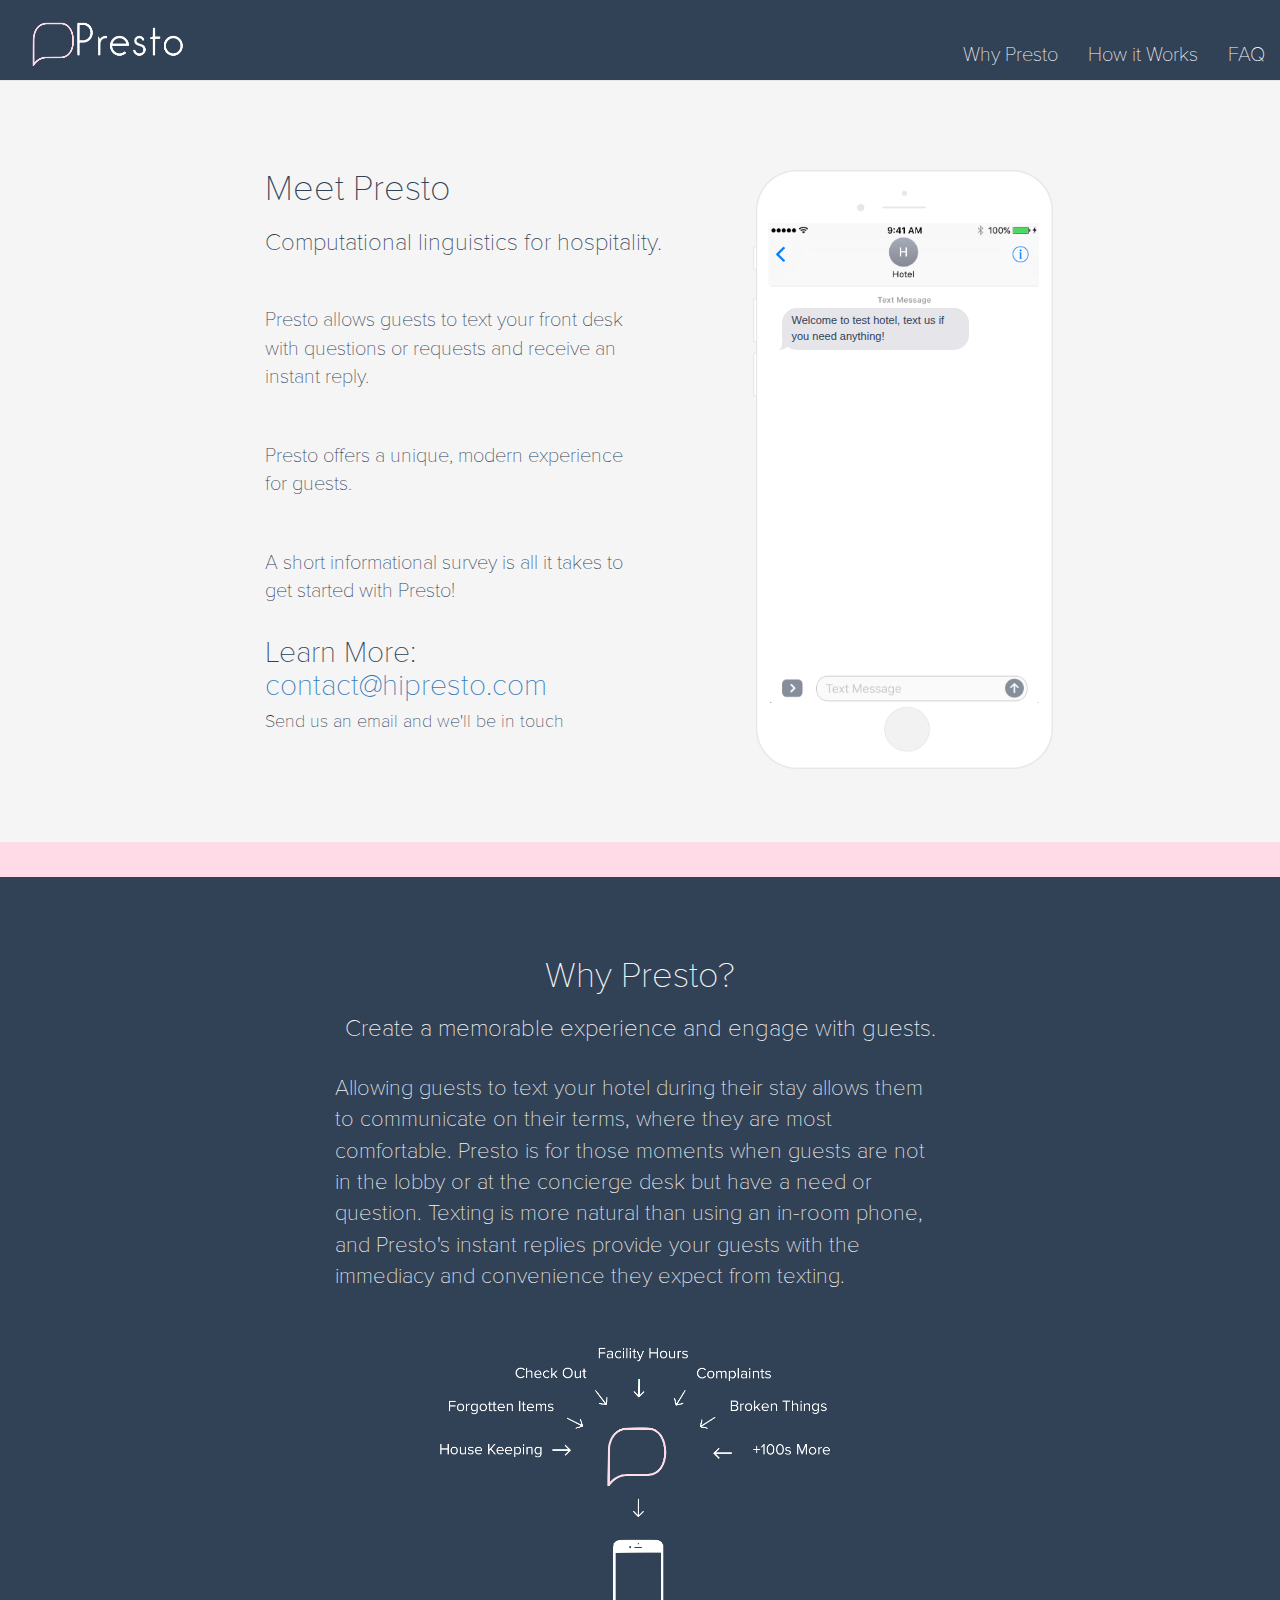
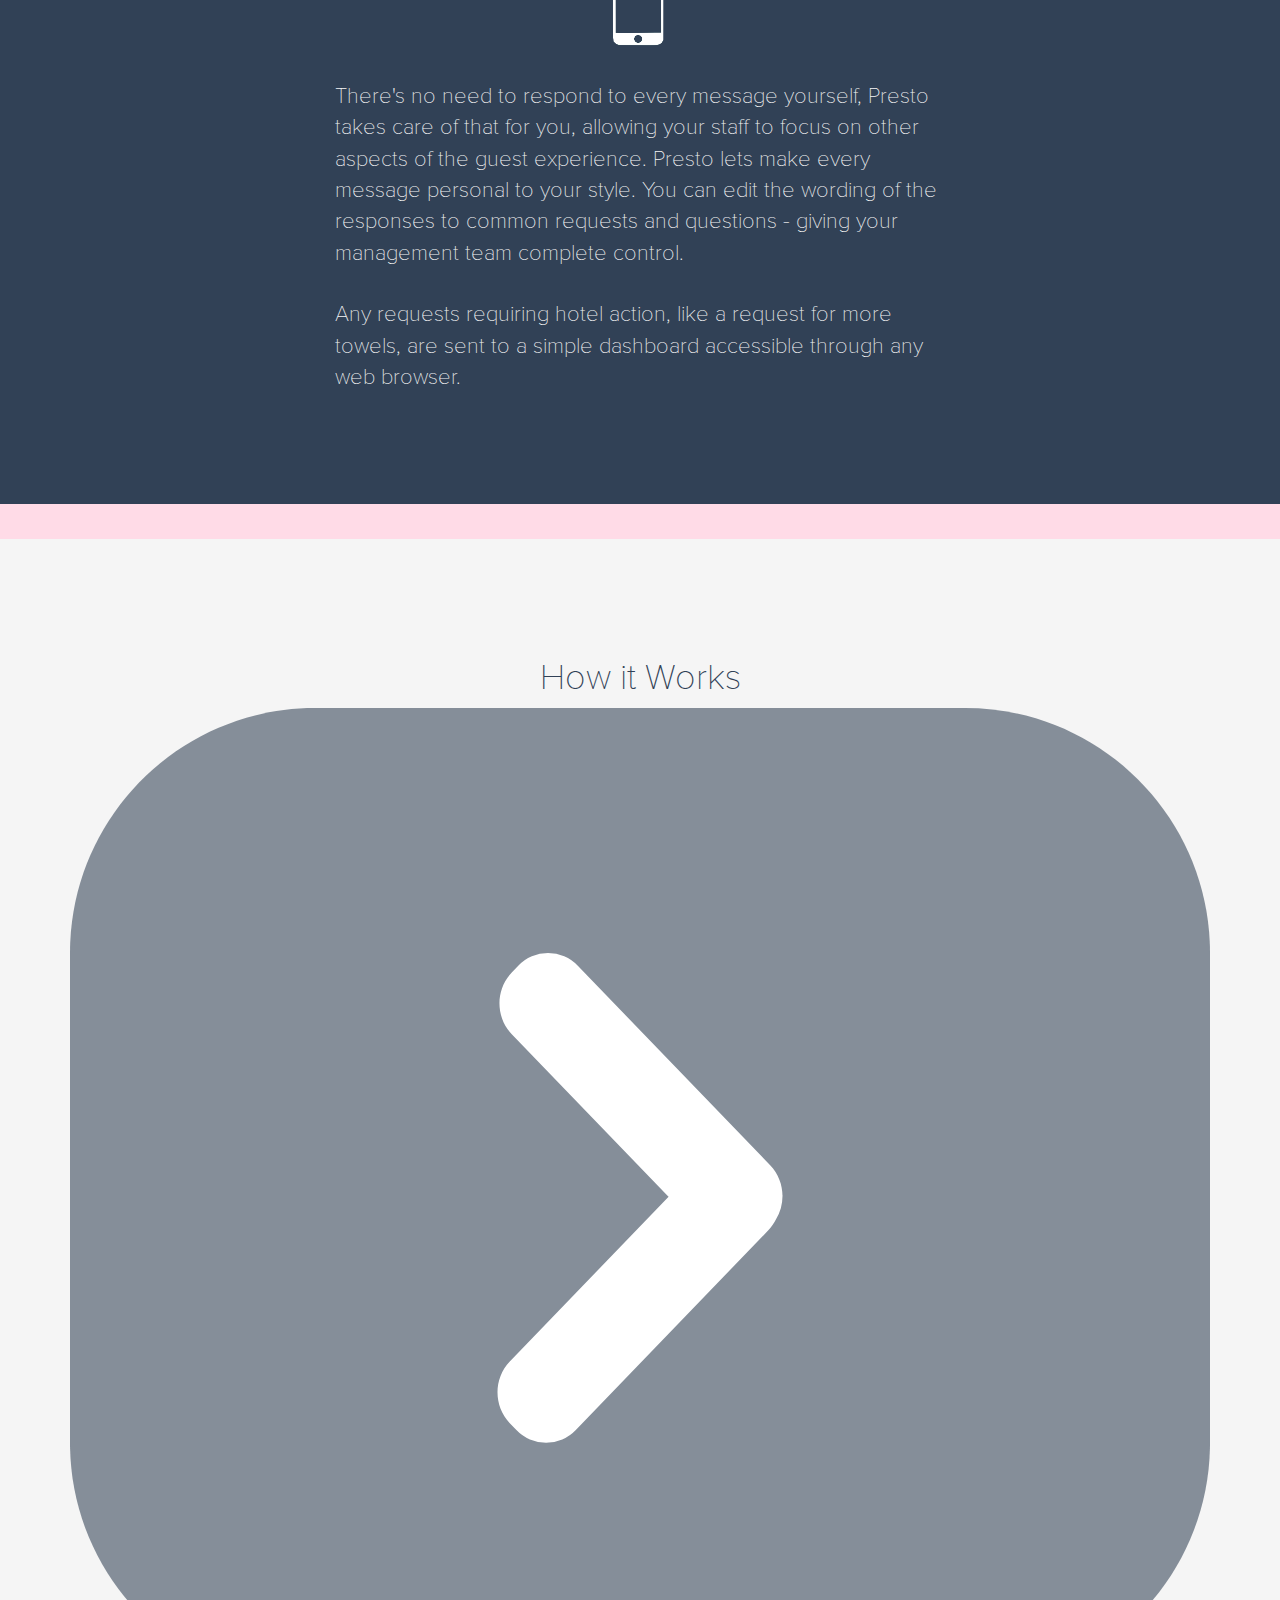
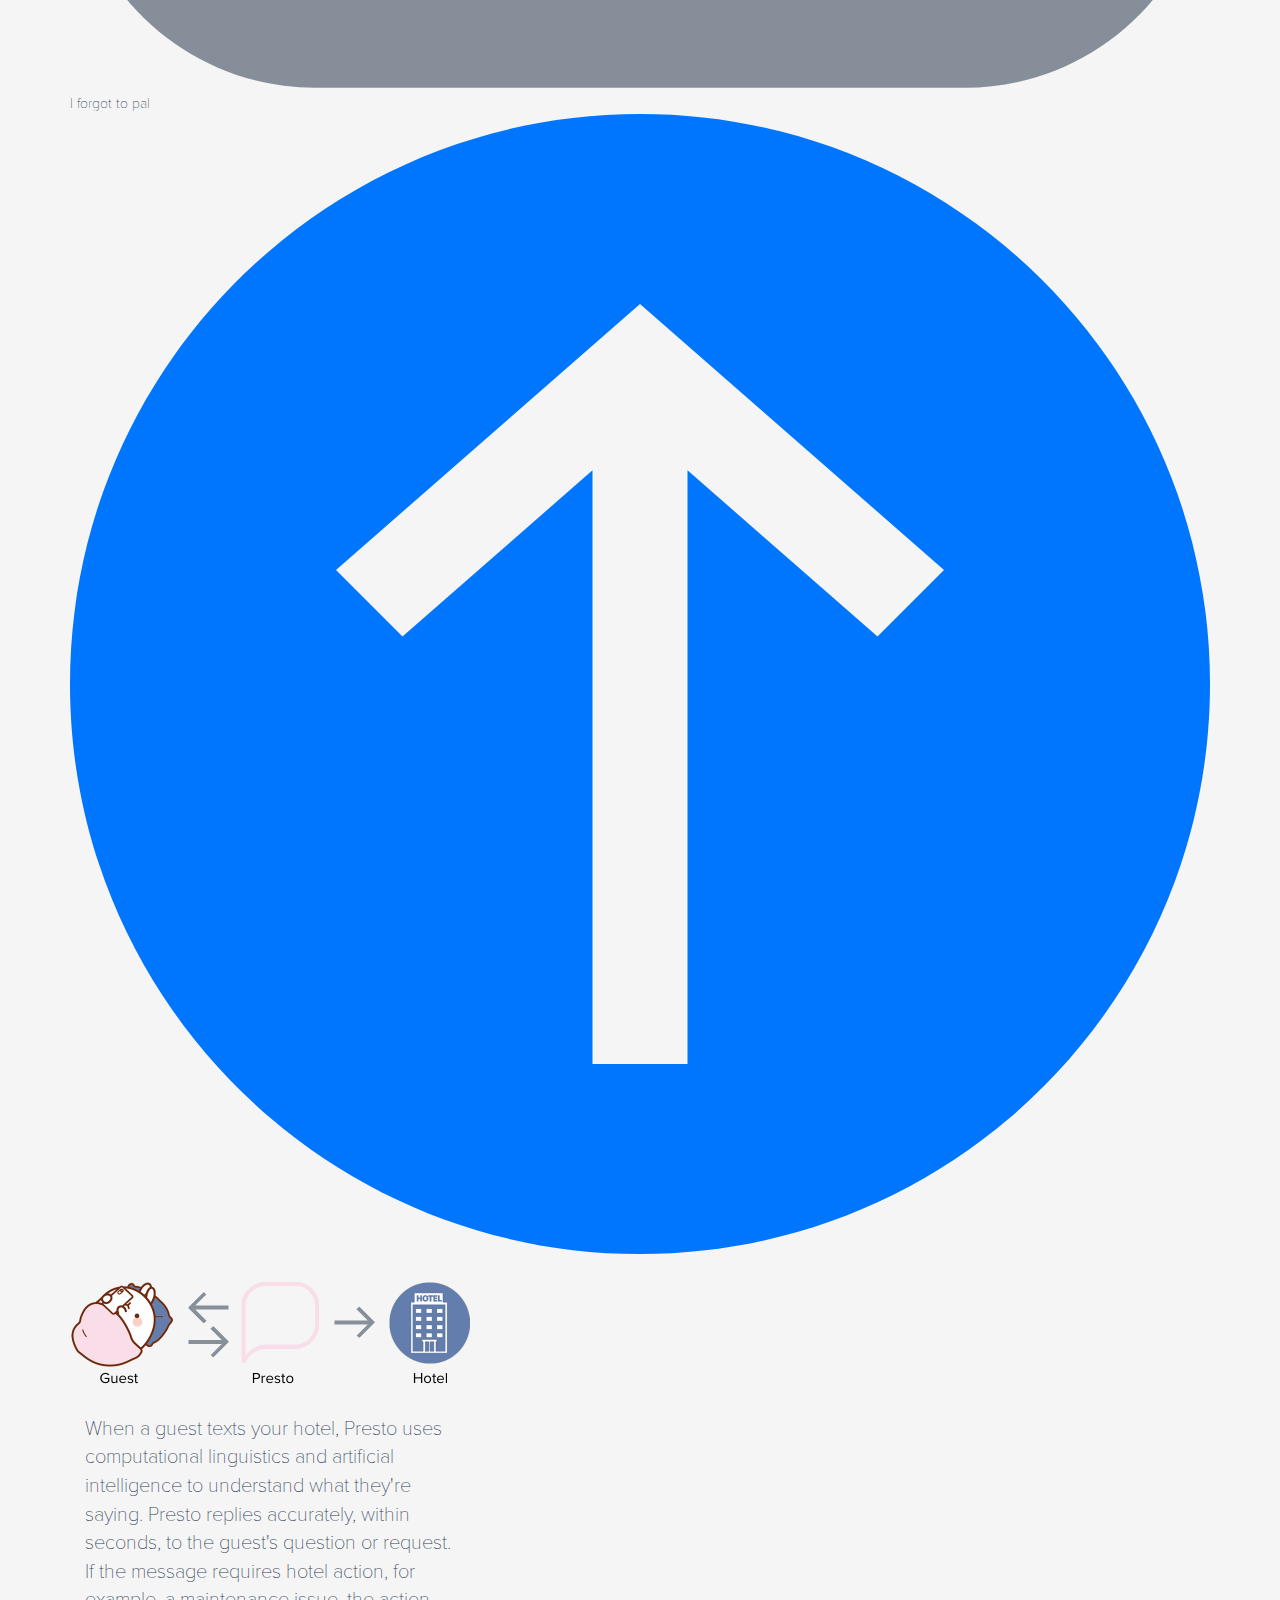
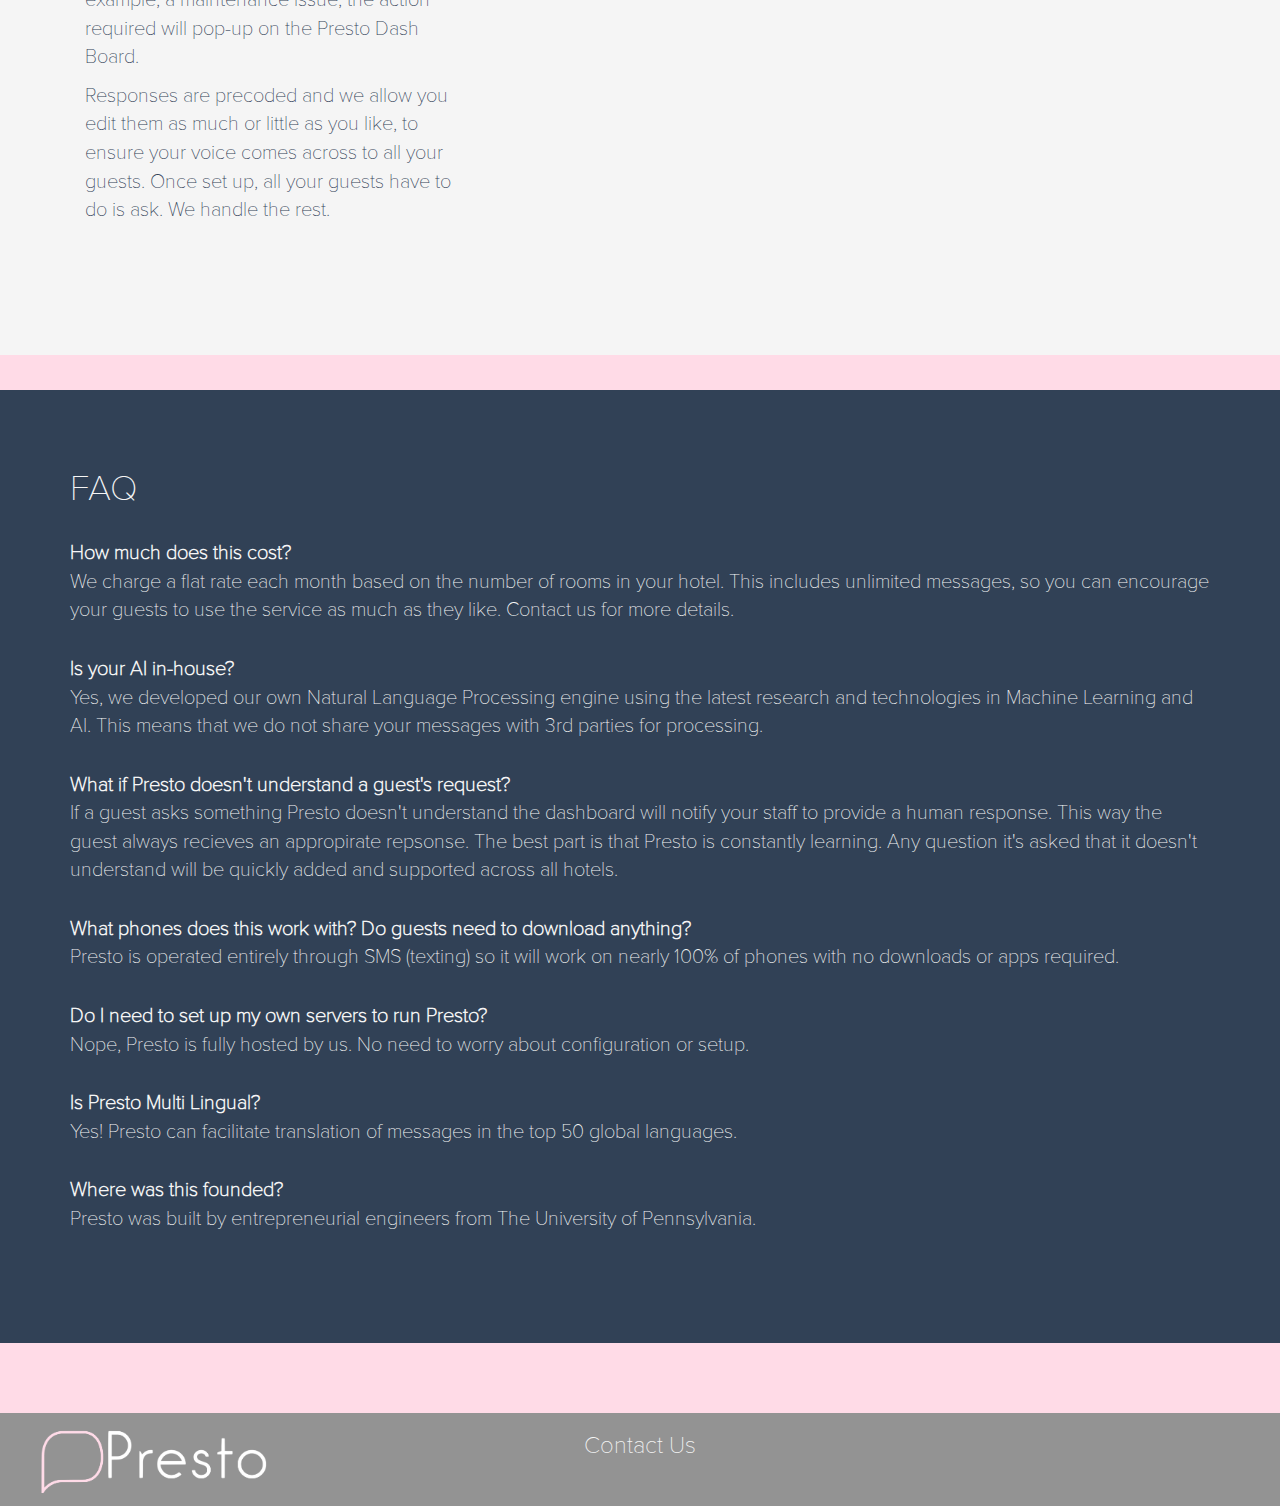
==== commit e744651a: "changed copy to add clarity" ====
--- a/index.html
+++ b/index.html
@@ -51,11 +51,11 @@
             <img src="img/blank_iphone.png" class="img text-overlay">
             <div class="imessages">
               <!-- <p class="imessage you">Hi, welcome to the hotel, text us if you need anything?</p> -->
-              <p class="imessage me">Welcome to test hotel, text us if you need anything!</p>
-              <p class="imessage you">Can I get 2 extra towels sent to room 225</p>
-              <p class="imessage me">Sure! We'll have 2 fresh towels on their way to room 225 shortly.</p>
-              <p class="imessage you">Awesome, thanks so much.</p>
-              <p class="imessage me">Of course, let us know if there is anything else we can help with during your stay.</p>
+              <p class="imessage you">Welcome to test hotel, text us if you need anything!</p>
+              <p class="imessage me">Can I get 2 extra towels sent to room 225</p>
+              <p class="imessage you">Sure! We'll have 2 fresh towels on their way to room 225 shortly.</p>
+              <p class="imessage me">Awesome, thanks so much.</p>
+              <p class="imessage you">Of course, let us know if there is anything else we can help with during your stay.</p>
             </div>
           </center>
         </div>
@@ -64,7 +64,7 @@
           <div class="row">
             <div class="col-sm-12">
               <h1 style="margin-top: 10px;">Meet Presto</h1>
-              <h3>An AI assistant for your guests.</h3>
+              <h3>Computational linguistics for hospitality.</h3>
             </div>
           </div>
 
@@ -121,15 +121,16 @@
             <h3>Create a memorable experience and engage with guests.</h3>
           </center>
           <p class="content-large">
-            Allowing guests to text your hotel allows them to communicate on their terms,
+            Allowing guests to text your hotel during their stay allows them to communicate on their terms,
             where they are most comfortable. Presto is for those moments when guests
             are not in the lobby or at the concierge desk but have a need or question.
             Texting is more natural than using an in-room phone, and Presto's instant
-            replies provide your guests with the seamless, convenient experience they are craving.
+            replies provide your guests with the immediacy and convenience they
+             expect from texting.
           </p>
           <img src="img/graphicc.png" class="img img-responsive graphicc">
           <p class="content-large">
-            There's no need to respond to messages yourself, Presto takes care of that for you,
+            There's no need to respond to every message yourself, Presto takes care of that for you,
             allowing your staff to focus on other aspects of the guest experience. Presto
             lets make every message personal to your style. You can edit the wording
             of the responses to common requests and questions - giving your management
@@ -137,8 +138,7 @@
           </p>
           <p class="content-large">
             Any requests requiring hotel action, like a request for more towels,
-            are sent to a simple dashboard accessible through a tablet, provided for
-            free to all participating hotels, or via modern web browser.
+            are sent to a simple dashboard accessible through any web browser.
           </p>
         </div>
         </center>
@@ -170,6 +170,7 @@
           <p>This is awkward but I clogged my toilet.</p>
           <p>Where is the ice machine?</p>
           <p>Some people are being really loud in the hallway.</p>
+          <p>My tv wont turn on.</p>
           <p>Can I get some more towels?</p>
           <p>Do you know how late the bar is open?</p>
           <p>Where is the pool?</p>
@@ -197,7 +198,7 @@
             When a guest texts your hotel, Presto uses computational linguistics and artificial intelligence
             to understand what they're saying. Presto replies accurately, within seconds,
              to the guest's question or request. If the message requires hotel action,
-             for example, a request for towels, the action required will pop-up
+             for example, a maintenance issue, the action required will pop-up
              on the Presto Dash Board.
           </p>
           <p>
@@ -245,18 +246,17 @@
           </p>
           <p class="faq-content">
             <b>Is your AI in-house?</b> <br>
-            Yes, we developed our own Natural Language Processing system using the
+            Yes, we developed our own Natural Language Processing engine using the
             latest research and technologies in Machine Learning and AI. This means
             that we do not share your messages with 3rd parties for processing.
           </p>
           <p class="faq-content">
             <b>What if Presto doesn't understand a guest's request?</b> <br>
-            Presto uses computational linguistics to understand the intent behind
-            a user's request/question. We support hundreds of intents; however, if
-            a guest asks something Presto doesn't understand they will receive a polite message
-            asking them to reach out to the front desk. The best part is that Presto is
-            constantly learning. Any question it's asked that it doesn't understand
-             will be quickly added and supported across all hotels.
+            If a guest asks something Presto doesn't understand the dashboard will notify your
+            staff to provide a human response. This way the guest always recieves an
+            appropirate repsonse. The best part is that Presto is constantly learning.
+            Any question it's asked that it doesn't understand will be quickly added
+            and supported across all hotels.
           </p>
 
           <p class="faq-content">
@@ -267,21 +267,19 @@
 
           <p class="faq-content">
             <b>Do I need to set up my own servers to run Presto?</b> <br>
-            No, Presto is hosted by us on Amazon Web Services. Those are the same
-            servers that power Netflix, Amazon, Spotify, and other major sites. We're super
-            reliable.
+            Nope, Presto is fully hosted by us. No need to worry about configuration
+            or setup.
           </p>
 
           <p class="faq-content">
             <b>Is Presto Multi Lingual?</b> <br>
-            Right now we support English. However, support for other languages
-            is coming soon. Our goal is to support dozens of languages.
+            Yes! Presto can facilitate translation of messages in the top 50
+            global languages.
           </p>
 
           <p class="faq-content">
             <b>Where was this founded?</b> <br>
-            Presto was built by entrepreneurial engineers from The Wharton School
-            and UC Berkeley. 
+            Presto was built by entrepreneurial engineers from The University of Pennsylvania. 
           </p>
         </div>
         </div>
